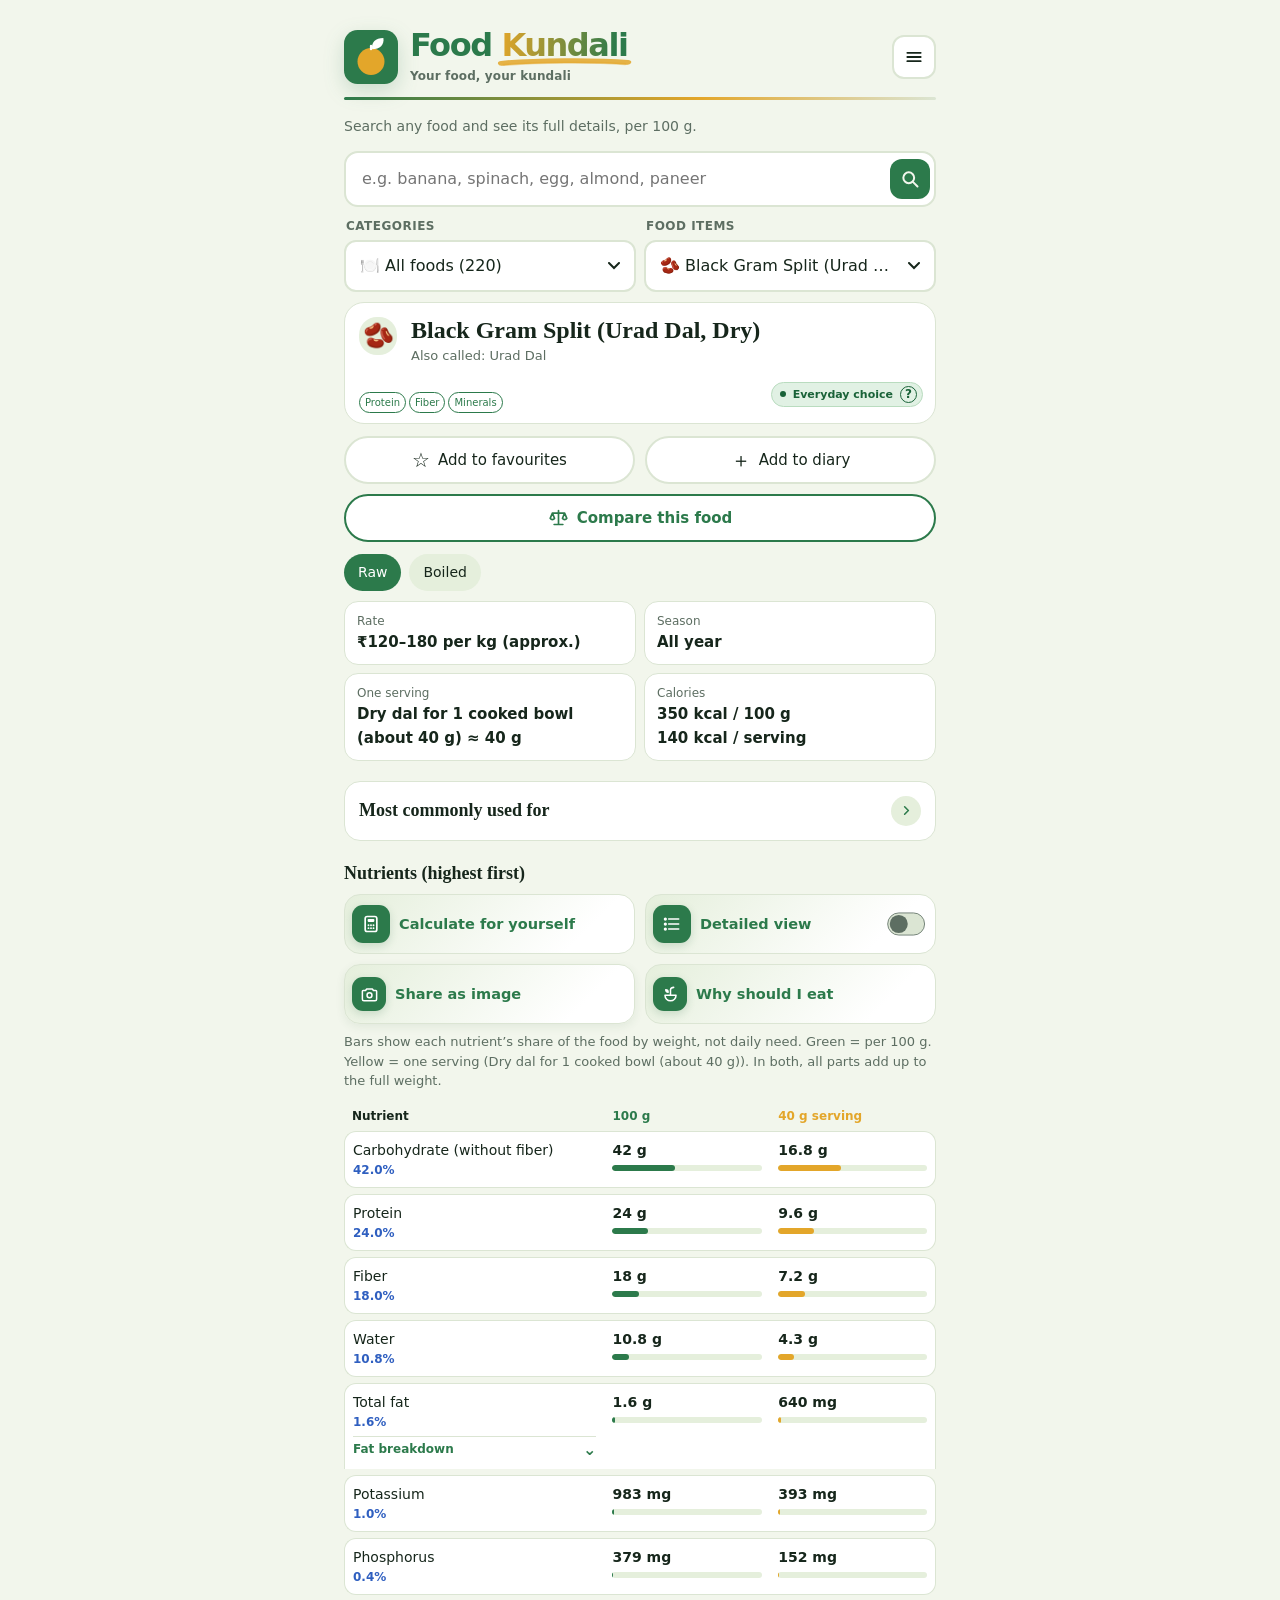
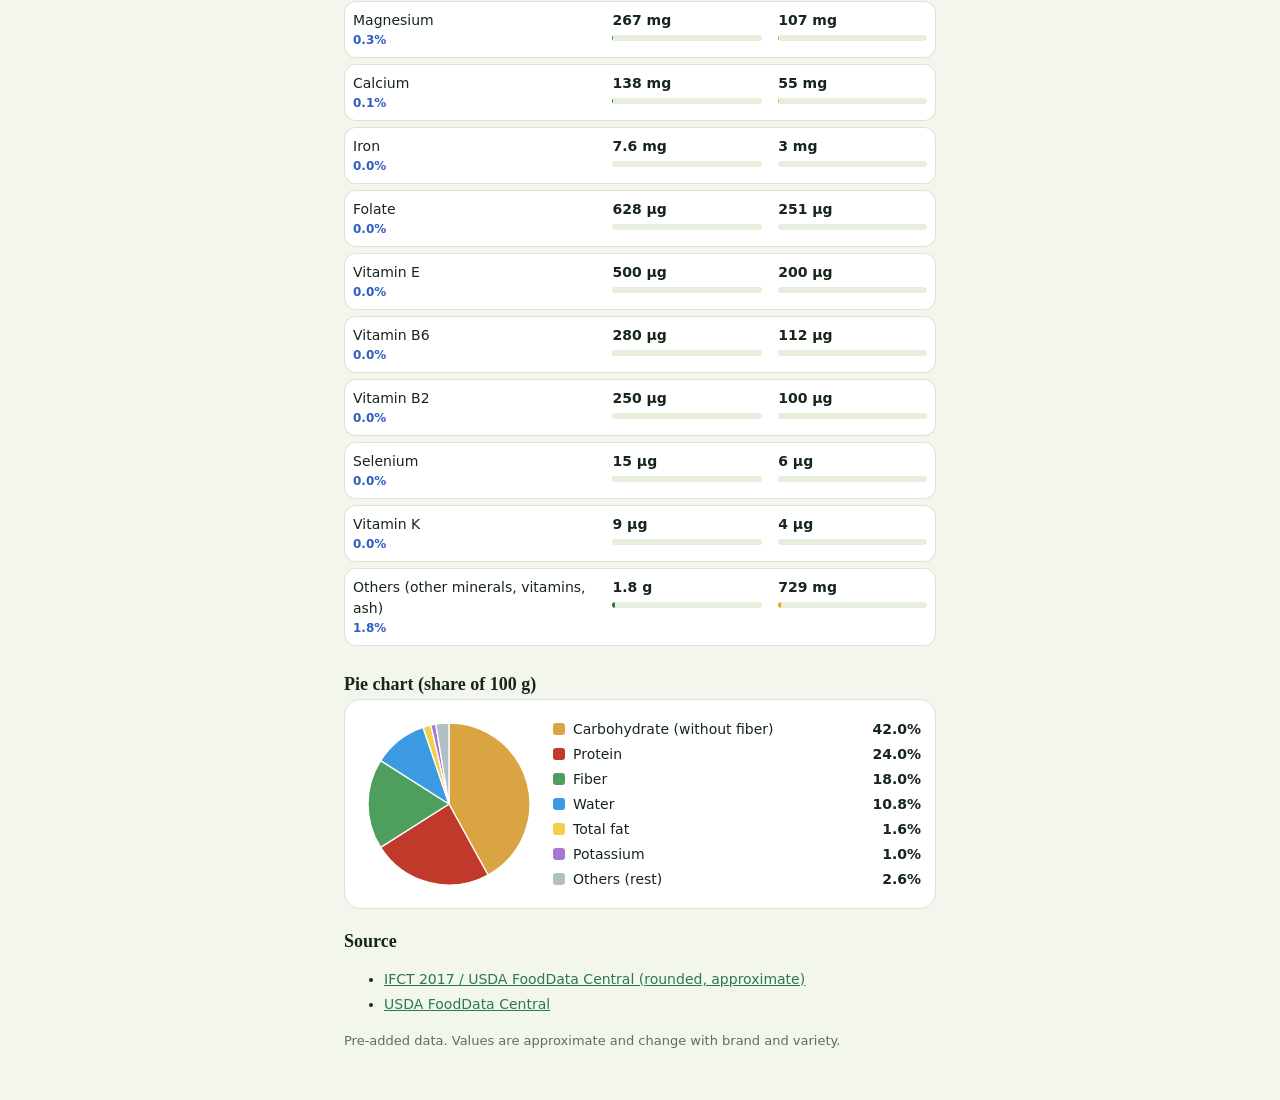
==== index.html @ cb0a80b2 "Add files via upload" ====
<!DOCTYPE html>
<html lang="en">
<head>
<meta charset="utf-8">
<meta name="viewport" content="width=device-width, initial-scale=1, viewport-fit=cover">
<link rel="icon" href="data:image/svg+xml,%3Csvg xmlns='http://www.w3.org/2000/svg' viewBox='0 0 48 48'%3E%3Crect width='48' height='48' rx='12' fill='%232c7a4b'/%3E%3Ccircle cx='24' cy='28' r='12' fill='%23e3a62a'/%3E%3Cpath d='M25 17c-1-6 3-10 10-10 1 6-3 10-10 10z' fill='%23fff'/%3E%3C/svg%3E">
<title>Food Kundali</title>
<link rel="stylesheet" href="style.css">
</head>
<body>
<div class="w">
<header class="hd"><svg class="logo" viewBox="0 0 48 48" aria-hidden="true"><rect width="48" height="48" rx="12" fill="#2c7a4b"/><circle cx="24" cy="28" r="12" fill="#e3a62a"/><path d="M25 17c-1-6 3-10 10-10 1 6-3 10-10 10z" fill="#fff"/><path d="M24 17v-3" stroke="#fff" stroke-width="2" stroke-linecap="round"/></svg><div class="ht"><div class="brandtop"><h1><button type="button" class="brandhome" id="brandHome" aria-label="Food Kundali home" title="Food Kundali home">Food <span class="bk-mark"><span class="bk-grad">Kundali</span><svg class="bk-swash" viewBox="0 0 100 9" preserveAspectRatio="none" aria-hidden="true"><path class="bk-s1" d="M2 6.2C25 2.4 75 2 98 5"/><path class="bk-s2" d="M4 8.1C30 4.9 70 4.6 96 7.2"/></svg></span></button></h1></div><div class="brandtag" id="brandTag">Apna khana, apni kundali</div></div><div class="mn"><button type="button" class="mbtn" id="mbtn" aria-label="Menu" aria-haspopup="true" aria-expanded="false"><svg viewBox="0 0 24 24" aria-hidden="true"><path d="M4 7h16M4 12h16M4 17h16" stroke="currentColor" stroke-width="2.2" stroke-linecap="round" fill="none"/></svg></button><div class="mp" id="mp" role="menu">
<button class="mi navmi" role="menuitem" data-a="kundali"><span aria-hidden="true">🏠</span><span data-m="kundali"></span><em class="nv" aria-hidden="true">✓</em></button>
<button class="mi navmi" role="menuitem" data-a="calculator"><span aria-hidden="true">🧮</span><span data-m="calculator"></span><em class="nv" aria-hidden="true">✓</em></button>
<button class="mi navmi" role="menuitem" data-a="compare"><span aria-hidden="true">⚖️</span><span data-m="compare"></span><em class="nv" aria-hidden="true">✓</em></button>
<button class="mi navmi" role="menuitem" data-a="nutrients"><span aria-hidden="true">🧬</span><span data-m="nutrients"></span><em class="nv" aria-hidden="true">✓</em></button>
<button class="mi navmi" role="menuitem" data-a="diary"><span aria-hidden="true">📔</span><span data-m="diary"></span><em class="nv" aria-hidden="true">✓</em></button>
<button class="mi navmi" role="menuitem" data-a="saved"><span aria-hidden="true">⭐</span><span data-m="saved"></span><em class="nv" aria-hidden="true">✓</em></button>
<button class="mi navmi" role="menuitem" data-a="profile"><span aria-hidden="true">👤</span><span data-m="profile"></span><em class="nv" aria-hidden="true">✓</em></button>
<div class="msep" role="separator"></div>
<div class="mset"><div class="mlab">🌐 <span data-m="language"></span></div><div class="lg" role="group" aria-label="Language"><button type="button" data-l="en" aria-label="English">English</button><button type="button" data-l="hi" aria-label="Hinglish">Hinglish</button></div></div>
<div class="mset"><div class="mlab">🌓 <span data-m="theme"></span></div><div class="tg" role="group" aria-label="Theme"><button type="button" data-th="light" aria-pressed="false">☀️ Light</button><button type="button" data-th="dark" aria-pressed="false">🌙 Dark</button></div></div>
<div class="msep" role="separator"></div>
<button class="mi" role="menuitem" data-a="help">❓ <span data-m="help"></span></button><button class="mi" role="menuitem" data-a="about">ℹ️ <span data-m="about"></span></button><button class="mi" role="menuitem" data-a="soon">🚀 <span data-m="soon"></span></button><button class="mi" role="menuitem" data-a="reset">🔄 <span data-m="reset"></span></button></div></div></header>
<p class="sub" id="sub"></p>
<div class="sbox"><input id="q" type="text" inputmode="search" enterkeyhint="search" role="combobox" aria-expanded="false" aria-controls="sug" aria-autocomplete="list" autocomplete="off" autocapitalize="off" spellcheck="false" placeholder="e.g. banana, spinach, egg, almond, paneer" aria-label="Food search"><button type="button" class="sx" id="qx" aria-label="Clear" hidden><svg viewBox="0 0 24 24" aria-hidden="true"><path d="M6 6l12 12M18 6L6 18" stroke="currentColor" stroke-width="2.4" stroke-linecap="round" fill="none"/></svg></button><button type="button" class="sg" id="qg" aria-label="Search"><svg viewBox="0 0 24 24" aria-hidden="true"><circle cx="10.5" cy="10.5" r="6.5" fill="none" stroke="currentColor" stroke-width="2.4"/><path d="M15.5 15.5L21 21" stroke="currentColor" stroke-width="2.4" stroke-linecap="round"/></svg></button><ul class="sug" id="sug" role="listbox" aria-label="Suggestions"></ul></div>
<div class="pick"><div class="dd" data-for="cats" data-label="Categories"></div><div class="dd" data-for="chips" data-label="Food items"></div></div><div hidden><select id="cats"></select><select id="chips"></select></div>
<button type="button" id="nxReturn" class="nxreturn" hidden><span aria-hidden="true">←</span> <span id="nxReturnText">Foods by nutrient par wapas</span></button>
<button type="button" id="cpReturn" class="nxreturn" hidden>← <span id="cpReturnText"></span></button>
<button type="button" id="personalReturn" class="nxreturn" hidden>← <span id="personalReturnText"></span></button>
<div id="out"></div>
<section id="profilePage" hidden aria-label="My profile"><div id="profileBody"></div></section>
<section id="personal" hidden aria-label="Food diary and saved foods"><div id="personalBody"></div></section>
<section id="cp" hidden aria-label="Compare foods"><div id="cpbody"></div></section>
<section id="fc" hidden aria-label="Food Calculator">
<div class="fcsimplehero"><button type="button" class="fcclose" id="fcClose" aria-label="Close Food Calculator and return to Food Kundali" title="Close calculator"><svg viewBox="0 0 24 24" aria-hidden="true"><path d="M6 6l12 12M18 6L6 18" fill="none" stroke="currentColor" stroke-width="2.2" stroke-linecap="round"/></svg></button><div class="fceyebrow"><span></span> FOOD KUNDALI TOOLKIT</div><h2 class="fctitle" id="fcTitle">Food Calculator</h2><p id="fcIntro">Profile, plate aur daily nutrition details—simple aur organized.</p></div>
<div class="fcsteps" role="tablist" aria-label="Calculator sections">
 <button type="button" class="fcstep" id="fcStepBtn1" role="tab" data-fcstep="1" aria-selected="true" aria-controls="fcProfileCard" tabindex="0"><span class="fcstepnum">1</span><span><b id="fcStep1">Profile & goals</b><small id="fcStep1Sub">Personalize targets</small></span></button>
 <button type="button" class="fcstep" id="fcStepBtn2" role="tab" data-fcstep="2" aria-selected="false" aria-controls="fcPlatePanel" tabindex="-1"><span class="fcstepnum">2</span><span><b id="fcStep2">Plate & Details</b><small id="fcStep2Sub">Food & nutrients</small></span></button>
</div>
<div id="fcGlobalError" aria-live="polite"></div>
<section class="fcb fcprofile fcpanel" id="fcProfileCard" role="tabpanel" data-fcpanel="1" aria-labelledby="fcStepBtn1">
 <div class="fcsectionhead"><span class="fcsecicon">👤</span><div><div class="ct1" id="fcT1">Your profile & goals</div><p id="fcProfileSub">Tell us the basics. Everything stays on this device.</p></div></div>
 <div id="fcp"></div><details id="fct" class="fccustom"></details>
</section>
<div class="fcpanel" id="fcPlatePanel" role="tabpanel" data-fcpanel="2" aria-labelledby="fcStepBtn2" hidden>
<section class="fcb fcplatecard" id="fcPlateCard">
 <div class="fcsectionhead"><span class="fcsecicon">🥗</span><div><div class="ct1" id="fcT2">Your daily plate</div><p id="fcPlateSub">Search a food, set the amount, and build your day.</p></div></div>
 <div class="fcfoodpicker"><div class="sbox fcrow"><input id="fcs" type="text" autocomplete="off" spellcheck="false" aria-label="Search food" placeholder="🔍 Search food..." role="combobox" aria-autocomplete="list" aria-controls="fcsg" aria-expanded="false"><button type="button" class="dbtn" id="fcb" aria-haspopup="listbox" aria-expanded="false">📋 <span id="fcbl">List</span><svg viewBox="0 0 12 8" aria-hidden="true"><path d="M1 1l5 5 5-5" fill="none" stroke="currentColor" stroke-width="2" stroke-linecap="round"/></svg></button><div class="fcpn" id="fcpn" hidden><ul class="sug open" id="fcsg" role="listbox"></ul></div></div><div class="fsel" id="fcsel"></div><div hidden><select id="fcf"></select></div></div>
 <div id="fcpl"></div>
</section>
<div id="fcLiveResults" aria-live="polite"></div>
<div id="fcr" aria-live="polite"></div>
</div>
</section>

<section id="nv" hidden aria-label="Foods by nutrient">
<div class="fcsimplehero"><button type="button" class="fcclose" id="nxClose" aria-label="Close and return to Food Kundali" title="Close"><svg viewBox="0 0 24 24" aria-hidden="true"><path d="M6 6l12 12M18 6L6 18" fill="none" stroke="currentColor" stroke-width="2.2" stroke-linecap="round"/></svg></button><div class="fceyebrow"><span></span> FOOD KUNDALI TOOLKIT</div><h2 class="fctitle" id="nxTitle">Foods by nutrient</h2><p id="nxIntro"></p></div>
<div id="nxbody"></div>
</section>
</div>
<dialog id="dlg"><h3 id="dt"></h3><div id="db"></div><div class="da" id="dab"></div></dialog>
<script src="data.js"></script>
<script src="core.js"></script>
<script src="features.js"></script>
</body>
</html>
---- style.css ----
:root{--bg:#f2f6ec;--card:#fff;--ink:#16261b;--mute:#5d6e62;--line:#dbe5d3;--acc:#2c7a4b;--acc2:#e3a62a;--bar:#2c7a4b;--chip:#e5efdc;--cu:#7a4fc0;--cut:#fff;--cub:rgba(122,79,192,.08);--ok:#17824a;--okb:rgba(23,130,74,.14);--okt:#fff;--err:#b4361f;
box-sizing:border-box;padding-top:env(safe-area-inset-top,0px);padding-bottom:env(safe-area-inset-bottom,0px)}
@media (prefers-color-scheme:dark){:root:not([data-theme="light"]){--bg:#101a14;--card:#182419;--ink:#e7f1e6;--mute:#9bb0a0;--line:#2a3b2e;--acc:#59c07f;--acc2:#e9b84a;--bar:#59c07f;--chip:#22342a;--cu:#b69cf0;--cut:#1d1233;--cub:rgba(182,156,240,.12);--ok:#4ade80;--okb:rgba(74,222,128,.16);--okt:#08210f;--err:#f0866f}}
:root[data-theme="dark"]{--bg:#101a14;--card:#182419;--ink:#e7f1e6;--mute:#9bb0a0;--line:#2a3b2e;--acc:#59c07f;--acc2:#e9b84a;--bar:#59c07f;--chip:#22342a;--cu:#b69cf0;--cut:#1d1233;--cub:rgba(182,156,240,.12);--ok:#4ade80;--okb:rgba(74,222,128,.16);--okt:#08210f;--err:#f0866f}
*{box-sizing:border-box}html{scroll-padding-top:env(safe-area-inset-top,0px)}
body{margin:0;background:var(--bg);color:var(--ink);font:16px/1.5 "Avenir Next",ui-rounded,"Segoe UI",system-ui,sans-serif}
.w{max-width:620px;margin:0 auto;padding:16px 14px 40px}
h1{font:700 26px/1.1 Georgia,"Times New Roman",serif;margin:6px 0 2px}
.sub{color:var(--mute);font-size:14px;margin:0 0 14px}
input{width:100%;padding:14px 16px;font:inherit;color:var(--ink);background:var(--card);border:2px solid var(--line);border-radius:14px;outline:none}
input:focus-visible{border-color:var(--acc)}
.chips{display:flex;gap:8px;overflow-x:auto;padding:12px 0 4px}
.chip{flex:none;border:0;background:var(--chip);color:var(--ink);padding:8px 14px;border-radius:99px;font:inherit;font-size:14px;cursor:pointer}
.chip[aria-pressed="true"]{background:var(--acc);color:#fff}
.chip:focus-visible,.th:focus-visible{outline:3px solid var(--acc2);outline-offset:2px}
.hero{display:flex;gap:14px;align-items:center;background:var(--card);border:1px solid var(--line);border-radius:20px;padding:14px;margin-top:10px}
.pic{flex:none;width:92px;height:92px;border-radius:18px;display:grid;place-items:center;font-size:54px;background:var(--chip)}
.hero h2{font:700 24px/1.1 Georgia,serif;margin:0}
.tags{display:flex;flex-wrap:wrap;gap:6px;margin-top:8px}
.tag{font-size:12px;padding:3px 9px;border-radius:99px;border:1px solid var(--acc);color:var(--acc)}
.facts{display:grid;grid-template-columns:1fr 1fr;gap:8px;margin:10px 0}
.fact{background:var(--card);border:1px solid var(--line);border-radius:14px;padding:10px 12px}
.fact b{display:block;font-size:12px;color:var(--mute);font-weight:500}
.fact span{font-size:15px;font-weight:600}
h3{font:700 18px/1.2 Georgia,serif;margin:22px 0 4px}
.note{color:var(--mute);font-size:13px;margin:0 0 10px}
.row{background:var(--card);border:1px solid var(--line);border-radius:12px;padding:9px 12px;margin-bottom:7px}
.top{display:flex;justify-content:space-between;gap:8px;font-size:14px}
.top span:last-child{color:var(--mute);white-space:nowrap}
.track{height:8px;border-radius:99px;background:var(--chip);margin-top:7px;overflow:hidden}
.fill{height:100%;border-radius:99px;background:var(--bar);transition:width .45s ease}
.ben .fill{background:#5b86d6}.sv .fill{background:var(--acc2)}
.rk{display:inline-block;min-width:22px;font-weight:700;color:var(--acc)}
.src a{color:var(--acc)}
.src li{margin-bottom:4px;font-size:14px}
.empty{text-align:center;color:var(--mute);padding:40px 10px}.seg{display:flex;gap:8px;margin-top:10px}.pick{display:grid;grid-template-columns:1fr 1fr;gap:8px;margin-top:10px}.pick select{width:100%;padding:12px;font:inherit;color:var(--ink);background:var(--card);border:2px solid var(--line);border-radius:12px}.pick select:focus-visible{outline:3px solid var(--acc2);outline-offset:2px}.dd{position:relative;min-width:0}.lb{display:block;font-size:12px;font-weight:700;color:var(--mute);margin:0 2px 5px;letter-spacing:.04em;text-transform:uppercase}.dbtn{width:100%;display:flex;align-items:center;justify-content:space-between;gap:8px;text-align:left;padding:12px 14px;font:inherit;color:var(--ink);background:var(--card);border:2px solid var(--line);border-radius:12px;cursor:pointer;transition:border-color .15s}.dbtn span{overflow:hidden;text-overflow:ellipsis;white-space:nowrap}.dd.open .dbtn,.dbtn:focus-visible{border-color:var(--acc)}.dbtn:focus-visible{outline:3px solid var(--acc2);outline-offset:2px}.dbtn svg{width:12px;height:8px;flex:none;transition:transform .2s}.dd.open .dbtn svg{transform:rotate(180deg)}.dl{position:absolute;left:0;top:calc(100% + 6px);z-index:20;margin:0;padding:6px;list-style:none;background:var(--card);border:1px solid var(--line);border-radius:14px;box-shadow:0 12px 30px rgba(0,0,0,.2);min-width:100%;width:max-content;max-width:min(300px,86vw);max-height:min(300px,50vh);overflow:auto;opacity:0;visibility:hidden;transform:translateY(-8px) scale(.97);transform-origin:top;transition:opacity .18s ease,transform .2s ease,visibility 0s .2s}.dd:last-child .dl{left:auto;right:0}.dd.open .dl{opacity:1;visibility:visible;transform:none;transition:opacity .18s ease,transform .2s ease}.dl li{padding:10px 12px;border-radius:10px;cursor:pointer;font-size:15px}.dl li:hover,.dl li:focus-visible{background:var(--chip);outline:none}.dl li.on{background:var(--acc);color:#fff}.hd{display:flex;align-items:center;gap:12px;margin:2px 0 6px}.hd .ht{flex:1;min-width:0}.hd h1{margin:0}.logo{flex:none;width:44px;height:44px;display:block}.mn{position:relative;flex:none}.mbtn{width:44px;height:44px;display:grid;place-items:center;background:var(--card);border:2px solid var(--line);border-radius:12px;color:var(--ink);cursor:pointer}.mbtn:focus-visible{outline:3px solid var(--acc2);outline-offset:2px}.mbtn svg{width:20px;height:20px}.mp{position:absolute;right:0;top:calc(100% + 6px);z-index:30;min-width:230px;padding:6px;background:var(--card);border:1px solid var(--line);border-radius:14px;box-shadow:0 12px 30px rgba(0,0,0,.2);opacity:0;visibility:hidden;transform:translateY(-8px) scale(.97);transform-origin:top right;transition:opacity .18s ease,transform .2s ease,visibility 0s .2s}.mp.open{opacity:1;visibility:visible;transform:none;transition:opacity .18s ease,transform .2s ease}.mi{display:flex;align-items:center;gap:10px;width:100%;padding:11px 12px;border:0;border-radius:10px;background:none;color:var(--ink);font:inherit;font-size:15px;text-align:left;cursor:pointer}.mi:hover,.mi:focus-visible{background:var(--chip);outline:none}.mi em{margin-left:auto;font-style:normal;color:var(--mute);font-size:13px}dialog{border:1px solid var(--line);border-radius:18px;background:var(--card);color:var(--ink);padding:18px;width:min(420px,90vw)}dialog::backdrop{background:rgba(0,0,0,.45)}dialog h3{margin-top:0}dialog ul{padding-left:18px;margin:8px 0}dialog li{margin-bottom:6px}.da{display:flex;gap:8px;justify-content:flex-end;margin-top:14px}.dbn{padding:10px 16px;border-radius:10px;border:1px solid var(--line);background:var(--chip);color:var(--ink);font:inherit;cursor:pointer}.dbn.warn{background:#c0392b;color:#fff;border-color:#c0392b}.dbn:focus-visible{outline:3px solid var(--acc2);outline-offset:2px}.lg{display:flex;flex:none;border:2px solid var(--line);border-radius:12px;overflow:hidden}.lg button{border:0;padding:10px 11px;font:inherit;font-size:13px;font-weight:700;background:var(--card);color:var(--mute);cursor:pointer}.lg button[aria-pressed="true"]{background:var(--acc);color:#fff}.lg button:focus-visible{outline:3px solid var(--acc2);outline-offset:-3px}@media (prefers-reduced-motion:reduce){.dl,.dbtn svg,.mp{transition:none}}details{margin-top:6px}summary{cursor:pointer;color:var(--acc);font-weight:600;padding:10px 2px}summary:focus-visible{outline:3px solid var(--acc2);outline-offset:2px}.cmp{width:100%;border-collapse:separate;border-spacing:0 6px;font-size:14px}.cmp th{text-align:left;font-size:12px;font-weight:700;padding:0 8px}.cmp th.g{color:var(--acc)}.cmp th.y{color:var(--acc2)}.cmp td{background:var(--card);border-top:1px solid var(--line);border-bottom:1px solid var(--line);padding:8px;vertical-align:top;width:28%}.cmp td:first-child{width:44%;border-left:1px solid var(--line);border-radius:12px 0 0 12px}.cmp td:last-child{border-right:1px solid var(--line);border-radius:0 12px 12px 0}.cmp b{display:block;font-weight:600}.cmp small.pc{display:block;color:#2f5fc0;font-size:12px;font-weight:600}@media (prefers-color-scheme:dark){:root:not([data-theme="light"]) .cmp small.pc{color:#8db0f5}}:root[data-theme="dark"] .cmp small.pc{color:#8db0f5}.bar{display:block;height:6px;border-radius:99px;background:var(--chip);margin-top:4px;overflow:hidden}.bar i{display:block;height:100%;border-radius:99px}.cmp .g i{background:var(--bar)}.cmp .y i{background:var(--acc2)}.pie{display:flex;gap:14px;align-items:center;flex-wrap:wrap;background:var(--card);border:1px solid var(--line);border-radius:16px;padding:14px}.pie svg{width:180px;height:180px;flex:none;margin:0 auto}.pie ul{list-style:none;margin:0;padding:0;font-size:14px;flex:1;min-width:150px}.pie li{display:flex;align-items:center;gap:8px;margin:4px 0}.pie li i{width:12px;height:12px;border-radius:3px;flex:none}.pie li b{margin-left:auto;font-weight:600}
.dl li small{display:block;font-size:12px;color:var(--mute);margin-top:1px}
.dl li.on small{color:rgba(255,255,255,.85)}
.dl li.gh{cursor:default;display:flex;align-items:center;gap:7px;font-size:11px;font-weight:700;letter-spacing:.05em;color:var(--mute);padding:10px 12px 5px}
.dl li.gh:hover{background:none}
.dl li.gh::before{content:"";width:8px;height:8px;border-radius:99px;background:var(--acc);flex:none}
.dl li.gh.m{margin-top:8px;border-top:1px dashed var(--line);padding-top:13px}
.dl li.gh.m::before{background:var(--acc2);border-radius:2px;transform:rotate(45deg)}
.dl li.mx{border-left:3px solid var(--acc2);border-radius:4px 10px 10px 4px}
.aka{font-size:13px;color:var(--mute);margin-top:3px}
.hrow{display:flex;align-items:center;justify-content:space-between;gap:10px;margin-top:22px}.hrow h3{margin:0}
.sw{display:flex;align-items:center;gap:8px;border:0;background:none;color:var(--ink);font:inherit;font-size:15px;cursor:pointer;padding:11px 4px;flex:none}
.sw i{width:46px;height:28px;border-radius:99px;background:var(--line);border:1px solid var(--mute);position:relative;transition:background .2s}
.sw i::after{content:"";position:absolute;top:2px;left:2px;width:22px;height:22px;border-radius:50%;background:var(--mute);transition:transform .2s,background .2s}
.sw[aria-checked="true"] i{background:var(--acc);border-color:var(--acc)}
.sw[aria-checked="true"] i::after{transform:translateX(18px);background:#fff}
.sw:focus-visible{outline:3px solid var(--acc2);outline-offset:2px;border-radius:10px}
.cmp.det{border-spacing:0}
.cmp.det thead th{padding-bottom:6px}
.cmp.det tr.sp td{height:8px;width:auto;padding:0;background:none;border:0;border-radius:0}
.cmp.det tr.nr td{border-bottom:0}
.cmp.det tr.nr td:first-child{border-radius:12px 0 0 0}
.cmp.det tr.nr td:last-child{border-radius:0 12px 0 0}
.cmp.det tr.dtl td{width:auto;background:var(--card);border:1px solid var(--line);border-top:0;border-radius:0 0 12px 12px;padding:0 10px 10px}
.di{border-top:1px dashed var(--line);padding-top:8px}
.dn{display:flex;justify-content:space-between;gap:10px;font-size:13px;margin-bottom:3px}.dn span{color:var(--mute)}.dn b{text-align:right;flex:none;max-width:55%}
.np{display:inline-block;font-size:11px;font-weight:700;letter-spacing:.03em;padding:2px 8px;border-radius:99px;background:#c0392b;color:#fff;margin-right:6px}
.cmp tr.dtl small{display:block;color:var(--mute);font-size:12px;margin-top:2px}.cmp tr.dtl small.wr{color:#a04a12}.npq{position:relative;display:inline-grid;place-items:center;width:17px;height:17px;padding:0;margin:0 0 0 6px;vertical-align:middle;border-radius:50%;border:1.5px solid #c0392b;background:var(--card);color:#c0392b;font:inherit;font-size:11px;font-weight:700;line-height:1;cursor:pointer}.npq::after{content:"";position:absolute;inset:-12px}.npq:focus-visible{outline:3px solid var(--acc2);outline-offset:2px}
@media (prefers-color-scheme:dark){:root:not([data-theme="light"]) .cmp tr.dtl small.wr{color:#f0a56a}}:root[data-theme="dark"] .cmp tr.dtl small.wr{color:#f0a56a}
.sbox{position:relative}.sbox input{padding-right:100px}
.sg,.sx{position:absolute;top:50%;transform:translateY(-50%);width:40px;height:40px;border:0;display:grid;place-items:center;cursor:pointer;border-radius:12px;padding:0}
.sg{right:6px;background:var(--acc);color:var(--bg)}.sx{right:50px;background:none;color:var(--mute)}.sx[hidden]{display:none}
.sg svg,.sx svg{width:20px;height:20px}.sg:focus-visible,.sx:focus-visible{outline:3px solid var(--acc2);outline-offset:2px}
.sug{position:absolute;left:0;right:0;top:calc(100% + 4px);z-index:25;margin:0;padding:6px;list-style:none;background:var(--card);border:1px solid var(--line);border-radius:14px;box-shadow:0 12px 30px rgba(0,0,0,.2);max-height:min(340px,50vh);overflow:auto;display:none}
.sug.open{display:block}
.sug li{display:flex;align-items:center;gap:10px;padding:9px 10px;border-radius:10px;cursor:pointer}
.sug li:hover,.sug li.act{background:var(--chip)}
.sug .e{flex:none;width:30px;text-align:center;font-size:24px}
.sug .t{flex:1;min-width:0}.sug .t b{display:block;font-weight:600;font-size:15px}.sug .t small{display:block;color:var(--mute);font-size:12px}
.sug .c{flex:none;font-size:11px;color:var(--mute);border:1px solid var(--line);border-radius:99px;padding:2px 8px}
.sug mark{background:rgba(227,166,42,.35);color:inherit;border-radius:3px}
.sug li.none{display:block;cursor:default;color:var(--mute);font-size:14px;padding:12px}.sug li.none:hover{background:none}
.ctl{display:flex;flex-wrap:wrap;align-items:center;gap:6px 14px;margin:6px 0 4px}
.cbtn{display:inline-flex;align-items:center;gap:8px;border:2px solid var(--line);background:var(--card);color:var(--ink);border-radius:99px;padding:11px 18px;font:inherit;font-size:15px;cursor:pointer}
.cbtn svg{width:21px;height:21px;flex:none}
.cbtn[aria-expanded="true"]{border-color:var(--cu);color:var(--cu)}
.cbtn:focus-visible{outline:3px solid var(--acc2);outline-offset:2px}
.calc{background:var(--card);border:1px solid var(--line);border-radius:14px;padding:12px;margin:8px 0 10px}
.ct1{font-size:13px;font-weight:700;color:var(--cu);margin-bottom:8px}
.cseg{display:flex;gap:8px}
.calc .chip[aria-pressed="true"]{background:var(--cu);color:var(--cut)}
.calc .dd{margin-top:10px}
.calc .dd .dl{left:0;right:0;width:auto;max-width:none;max-height:min(280px,45vh);overflow:auto}
.crow{display:flex;align-items:center;gap:8px;margin-top:8px}
.crow input{flex:1;width:auto;min-width:0;padding:11px 12px;border-radius:12px}
.cun{font-size:13px;color:var(--mute);flex:none}
.cgo{flex:none;border:0;border-radius:12px;padding:12px 16px;font:inherit;font-weight:700;color:var(--cut);background:var(--cu);cursor:pointer}
.cgo:focus-visible,.ccl:focus-visible{outline:3px solid var(--acc2);outline-offset:2px}
.cmsg{margin:8px 0 0;font-size:13px;display:flex;flex-wrap:wrap;gap:6px 10px;align-items:center}.cmsg:empty{display:none}
.ccl{border:1px solid var(--line);background:none;color:var(--ink);border-radius:99px;padding:3px 12px;font:inherit;font-size:12px;cursor:pointer}
.cerr{margin:6px 0 0;font-size:13px;color:var(--err)}.cerr:empty{display:none}
.cmp th.c{color:var(--cu)}.cmp th small{display:block;font-weight:600;color:var(--mute);font-size:11px}
.cmp .c i{background:var(--cu)}
.cmp small.dv{display:block;color:var(--cu);font-size:11px;font-weight:700;margin-top:2px}
.cmp tr.done td{background:linear-gradient(var(--okb),var(--okb)),var(--card);border-top-color:var(--ok);border-bottom-color:var(--ok)}
.cmp tr.done td:first-child{border-left-color:var(--ok)}.cmp tr.done td:last-child{border-right-color:var(--ok)}
.cmp tr.done .bar i{background:var(--ok)}.cmp tr.done small.dv{color:var(--ok)}
.cmp.det tr.dtl.done td{background:linear-gradient(var(--okb),var(--okb)),var(--card);border-color:var(--ok)}
.cmp tr.done .di{border-top-color:var(--ok)}
.dnb{display:inline-block;margin-left:6px;font-size:11px;font-weight:800;padding:2px 8px;border-radius:99px;background:var(--ok);color:var(--okt);vertical-align:middle}
@media (prefers-reduced-motion:reduce){.sw i,.sw i::after{transition:none}}
@media (prefers-reduced-motion:reduce){.fill{transition:none}}

/* Non practical: animated colourful details panel */
.npq{transition:transform .45s cubic-bezier(.2,.8,.2,1),background .25s,color .25s}.npq.on{background:#c0392b;color:#fff;transform:rotate(360deg) scale(1.1)}
.npx{display:grid;grid-template-rows:0fr;opacity:0;margin-top:0;transition:grid-template-rows .5s cubic-bezier(.2,.8,.2,1),opacity .35s ease,margin-top .5s cubic-bezier(.2,.8,.2,1)}
.npx.open{grid-template-rows:1fr;opacity:1;margin-top:8px}
.npi{overflow:hidden;min-height:0}
.npc{--npa:#fff4e5;--npb:#ffe7e3;--npl:#f2c6a5;--nptip:#e3f5e8;--nptl:#2f9e5b;position:relative;border-radius:14px;padding:12px;background:linear-gradient(135deg,var(--npa),var(--npb));border:1px solid var(--npl);color:#2b1d14;font-size:13px;line-height:1.45;transform:translateY(-6px);transition:transform .5s cubic-bezier(.2,.8,.2,1)}
.npx.open .npc{transform:none}
.npchips{display:flex;flex-wrap:wrap;gap:8px;margin-bottom:10px}
.npchip{flex:1 1 105px;border-radius:12px;padding:8px 10px;color:#fff;box-shadow:0 4px 10px rgba(0,0,0,.14);transform:scale(.9);opacity:0;transition:transform .45s cubic-bezier(.2,.8,.2,1),opacity .4s}
.npchip b{display:block;font-size:17px;line-height:1.2}.npchip span{display:block;font-size:11px;opacity:.92;margin-top:2px}
.npchip.c1{background:linear-gradient(135deg,#f59e0b,#ea580c)}.npchip.c2{background:linear-gradient(135deg,#ef4444,#b4361f)}.npchip.c3{background:linear-gradient(135deg,#6366f1,#4338ca)}
.npx.open .npchip{transform:none;opacity:1}.npx.open .npchip.c2{transition-delay:.08s}.npx.open .npchip.c3{transition-delay:.16s}
.npr{display:flex;gap:9px;align-items:flex-start;padding:8px 10px;margin-top:6px;border-radius:10px;background:rgba(255,255,255,.75);border-left:4px solid #e8741e;opacity:0;transform:translateX(-10px);transition:opacity .4s ease,transform .45s cubic-bezier(.2,.8,.2,1)}
.npr.tip{background:var(--nptip);border-left-color:var(--nptl)}
.npr i{font-style:normal;font-size:16px;line-height:1.3}.npr p{margin:0}
.npx.open .npr{opacity:1;transform:none;transition-delay:calc(.12s + var(--i)*.09s)}
.npn{margin:10px 0 0;font-size:11px;color:#7a5a45}
@media (prefers-color-scheme:dark){:root:not([data-theme="light"]) .npc{--npa:#3a2616;--npb:#3a1c1c;--npl:#6b3f25;--nptip:#183524;--nptl:#59c07f;color:#f1e6dc}:root:not([data-theme="light"]) .npr{background:rgba(0,0,0,.28)}:root:not([data-theme="light"]) .npn{color:#c9aa94}}
:root[data-theme="dark"] .npc{--npa:#3a2616;--npb:#3a1c1c;--npl:#6b3f25;--nptip:#183524;--nptl:#59c07f;color:#f1e6dc}:root[data-theme="dark"] .npr{background:rgba(0,0,0,.28)}:root[data-theme="dark"] .npn{color:#c9aa94}
@media (prefers-reduced-motion:reduce){.npx,.npc,.npchip,.npr,.npq{transition:none!important}}
.npr p b{display:inline!important;font-size:inherit!important;color:inherit!important;font-weight:700}.npr p{display:block!important}
.npsv{display:flex;gap:10px;align-items:center;margin-top:8px;padding:10px 12px;border-radius:12px;color:#fff;background:linear-gradient(135deg,#10b981,#0e7490);box-shadow:0 4px 10px rgba(0,0,0,.14);opacity:0;transform:translateY(8px);transition:opacity .4s ease,transform .45s cubic-bezier(.2,.8,.2,1)}
.npsv i{font-style:normal;font-size:22px}.npsv b{display:block;font-size:18px;line-height:1.2;color:#fff}.npsv span{display:block;font-size:12px;opacity:.95;margin-top:1px}
.npx.open .npsv{opacity:1;transform:none;transition-delay:calc(.12s + var(--i)*.09s)}
@media (prefers-reduced-motion:reduce){.npsv{transition:none!important}}
.npchip .npcalc{margin-top:4px;font-size:12px;font-weight:700;color:#000;opacity:1}
.crow{gap:6px}.crow .stp{flex:none;width:38px;height:38px;border-radius:50%;border:2px solid var(--cu);background:var(--cub);color:var(--cu);font:inherit;font-size:22px;font-weight:700;line-height:1;display:grid;place-items:center;padding:0;cursor:pointer;transition:transform .15s,background .15s,color .15s}.crow .stp:active{transform:scale(.86);background:var(--cu);color:var(--cut)}.crow .stp:focus-visible{outline:3px solid var(--acc2);outline-offset:2px}
.crow input#cin{flex:1 1 120px;min-width:0;max-width:none;text-align:left;font-weight:400;font-size:15px;padding:10px 12px;-moz-appearance:textfield}.crow.cst{margin-top:10px}.crow .cval{flex:none;min-width:68px;text-align:center;font-weight:800;font-size:22px;line-height:1;color:var(--cu);background:var(--cub);border-radius:12px;padding:9px 12px}#cin::-webkit-outer-spin-button,#cin::-webkit-inner-spin-button{-webkit-appearance:none;margin:0}.crow .cgo{padding:10px 12px;margin-left:auto}

.fch{display:none!important}.fcb{background:var(--card);border:1px solid var(--line);border-radius:14px;padding:10px 12px;margin:8px 0}.fcb .note{margin:4px 0 6px}.fcb .lb{margin:6px 2px 3px}.fw{display:flex;flex-wrap:wrap;gap:6px;padding:0 0 2px}.fl{margin-top:6px}.g2,.g3{display:grid;grid-template-columns:1fr 1fr;gap:0 10px}.g3 .lb{text-transform:none;letter-spacing:0}.g3 input,.g2 input{padding:10px 12px}.fcb details{margin-top:2px}.fcrow{display:flex;gap:8px;align-items:stretch}.fcrow #fcs{flex:1;min-width:0}.fcrow .dbtn{width:auto;flex:none;padding:10px 12px}.fsel{margin:10px 2px 0;font-weight:600;font-size:15px}.fcb .crow{margin-top:2px}.fcb summary{padding:6px 2px}.fcb .crow input{text-align:center;font-weight:700;font-size:17px;padding:6px 8px;height:42px}.row.sel{border-color:var(--cu);background:var(--cub)}.row[data-x="pk"]{cursor:pointer}.fsel{display:inline-block;padding:6px 12px;border:1.5px solid var(--cu);background:var(--cub);border-radius:99px;font-size:14px}.fsel:empty{display:none}#fcs{padding:11px 14px}.fcpn{position:absolute;left:0;right:0;top:calc(100% + 4px);z-index:25;padding:8px;background:var(--card);border:1px solid var(--line);border-radius:14px;box-shadow:0 12px 30px rgba(0,0,0,.2)}.fcpn[hidden]{display:none}.fcpn .sug{position:static;display:block;border:0;box-shadow:none;padding:6px 0 0;max-height:min(280px,40vh)}#fcb.open svg{transform:rotate(180deg)}#fcb span{flex:none}
.sgr{display:flex;flex-wrap:wrap;gap:4px 8px;align-items:center;padding:8px 0;border-top:1px dashed var(--line);font-size:14px}.sgr span{color:var(--mute)}.sgr em{font-style:normal;font-size:11px;font-weight:700;padding:2px 8px;border-radius:99px;margin-left:auto}.sgr em.ok{background:var(--okb);color:var(--ok)}.sgr em.no{background:rgba(180,54,31,.14);color:var(--err)}
.fcm{margin-top:8px;padding:10px;border-radius:12px;background:var(--cub);font-size:14px}.fcm .ccl{margin-top:6px}.fcm .mu,.fcm .wn{color:var(--mute);font-size:12px}.fcm .wn{display:block;color:var(--err)}
.fcerr{border:1px solid var(--err);background:var(--card);color:var(--err);border-radius:14px;padding:12px;margin:10px 0}.fcerr ul{margin:6px 0 0;padding-left:20px}.fcwarn{border-left:4px solid var(--acc2);background:var(--card);border-radius:10px;padding:10px 12px;margin:8px 0;font-size:14px}.fcactions{display:flex;flex-wrap:wrap;gap:8px;align-items:center;margin-top:10px}.pk{border:0;background:none;color:var(--ink);font:inherit;font-weight:600;text-align:left;padding:3px 0;cursor:pointer}.pk:focus-visible{outline:3px solid var(--acc2);outline-offset:2px;border-radius:6px}.fchelp ul{margin:6px 0;padding-left:20px}.fchelp li{margin:4px 0}.fcmeta{font-size:12px;color:var(--mute);margin-top:4px}.fcinvalid{border-color:var(--err)!important}.fcm .ccl{display:inline-block}.fcrange{display:block;font-size:11px;color:var(--mute);margin-top:2px}.mp{min-width:min(290px,86vw);max-height:calc(100vh - 80px);max-height:calc(100dvh - 80px);overflow-y:auto}.msep{height:1px;background:var(--line);margin:6px}.mset{padding:8px 10px}.mlab{font-size:13px;font-weight:700;color:var(--mute)}.mp .lg{width:100%;margin-top:7px}.mp .lg button{flex:1}.mi.on{background:var(--chip);color:var(--acc)}.mi .nv{opacity:0;font-weight:800}.mi.on .nv{opacity:1;color:var(--acc)}.tg{display:flex;border:2px solid var(--line);border-radius:12px;overflow:hidden;margin-top:7px}.tg button{flex:1;border:0;padding:10px 8px;font:inherit;font-size:13px;font-weight:700;background:var(--card);color:var(--mute);cursor:pointer}.tg button[aria-pressed="true"]{background:var(--acc);color:#fff}.tg button:focus-visible{outline:3px solid var(--acc2);outline-offset:-3px}.fctitle{font:700 24px/1.2 Georgia,"Times New Roman",serif;margin:10px 0 12px}

/* ===== v28: Food Kundali brand home + Calculator dashboard UI ===== */
.hd{position:relative;gap:12px;margin:4px 0 16px;padding:9px 0 15px}.hd::after{content:"";position:absolute;left:0;right:0;bottom:0;width:100%;height:3px;border-radius:99px;background:linear-gradient(90deg,var(--acc),var(--acc2) 60%,var(--line))}.logo{width:54px;height:54px;filter:drop-shadow(0 7px 10px rgba(44,122,75,.2))}.brandtop{display:flex;align-items:center;gap:8px;flex-wrap:wrap}.hd h1{font:800 32px/1.02 "Avenir Next",ui-rounded,"Segoe UI",system-ui,sans-serif;letter-spacing:-.045em;color:var(--acc)}.homebadge{flex:none;padding:4px 7px;border-radius:7px;background:var(--acc2);color:#16261b;font-size:9px;font-weight:900;letter-spacing:.11em;box-shadow:0 4px 12px rgba(227,166,42,.2)}.brandtag{margin-top:5px;color:var(--mute);font-size:12px;font-weight:650;letter-spacing:.01em}
body.calc-mode{background:radial-gradient(circle at 0 0,var(--cub),transparent 34rem),var(--bg)}body.calc-mode .w{max-width:760px}body.calc-mode .hd{margin-bottom:12px}
#fc:not([hidden]){display:block;animation:fcPageIn .45s ease both}#fc{--fcshadow:0 12px 34px rgba(22,38,27,.07)}
.fchero{position:relative;isolation:isolate;overflow:hidden;display:flex;align-items:center;gap:22px;min-height:218px;margin:4px 0 16px;padding:28px;border:1px solid var(--line);border-radius:28px;background:linear-gradient(135deg,var(--cub),transparent 62%),var(--card);box-shadow:var(--fcshadow)}.fchero::before{content:"";position:absolute;z-index:-1;right:-45px;bottom:-75px;width:220px;height:220px;border-radius:50%;background:var(--acc2);opacity:.09}.fcherocopy{position:relative;z-index:1;flex:1;min-width:0}.fceyebrow{display:flex;align-items:center;gap:7px;color:var(--cu);font-size:10px;font-weight:900;letter-spacing:.14em}.fceyebrow span{width:7px;height:7px;border-radius:50%;background:var(--acc2);box-shadow:0 0 0 5px rgba(227,166,42,.12)}#fc .fctitle{margin:11px 0 9px;color:var(--ink);font:800 40px/1.03 "Avenir Next",ui-rounded,"Segoe UI",system-ui,sans-serif;letter-spacing:-.045em}#fcIntro{max-width:430px;margin:0;color:var(--mute);font-size:15px;line-height:1.55}.fcpills{display:flex;flex-wrap:wrap;gap:7px;margin-top:17px}.fcpills span{padding:6px 10px;border:1px solid var(--line);border-radius:99px;background:var(--card);color:var(--acc);font-size:11px;font-weight:750}.fcheroart{flex:none;width:142px;height:142px;animation:fcFloat 5s ease-in-out infinite}.fcheroart svg{display:block;width:100%;height:100%}.ah1,.ah2{fill:none;stroke:var(--line);stroke-width:2}.ah2{stroke:var(--acc2);stroke-dasharray:8 9;transform-origin:center;animation:fcSpin 20s linear infinite}.abowl{fill:var(--acc);opacity:.94}.arim,.astem{fill:none;stroke:var(--acc);stroke-width:5;stroke-linecap:round}.aleaf{fill:var(--acc2)}.abar{fill:none;stroke:var(--card);stroke-width:5;stroke-linecap:round}
.fcsteps{display:grid;grid-template-columns:repeat(3,minmax(0,1fr));gap:10px;margin:0 0 16px}.fcstep{display:flex;align-items:center;gap:10px;min-width:0;padding:12px;border:1px solid var(--line);border-radius:17px;background:var(--card);color:var(--ink);text-decoration:none;box-shadow:0 5px 18px rgba(22,38,27,.04);transition:transform .2s,border-color .2s,box-shadow .2s}.fcstep:hover{transform:translateY(-2px);border-color:var(--cu);box-shadow:var(--fcshadow)}.fcstep:focus-visible{outline:3px solid var(--acc2);outline-offset:2px}.fcstepnum{display:grid;place-items:center;flex:none;width:31px;height:31px;border-radius:10px;background:var(--cub);color:var(--cu);font-size:13px;font-weight:900}.fcstep>span:last-child{min-width:0}.fcstep b,.fcstep small{display:block;overflow:hidden;text-overflow:ellipsis;white-space:nowrap}.fcstep b{font-size:12px}.fcstep small{margin-top:2px;color:var(--mute);font-size:10px}
#fc .fcb{position:relative;margin:0 0 16px;padding:20px;border:1px solid var(--line);border-radius:22px;background:var(--card);box-shadow:var(--fcshadow)}#fcProfileCard,#fcPlateCard{scroll-margin-top:16px;animation:fcRise .5s .08s ease both}#fcPlateCard{animation-delay:.14s}.fcsectionhead{display:flex;align-items:flex-start;gap:12px;margin-bottom:17px;padding-bottom:16px;border-bottom:1px solid var(--line)}.fcsecicon{display:grid;place-items:center;flex:none;width:43px;height:43px;border-radius:14px;background:var(--cub);font-size:21px}.fcsectionhead>div{min-width:0}.fcsectionhead .ct1{margin:1px 0 0;color:var(--ink);font-size:18px;font-weight:850;letter-spacing:-.02em}.fcsectionhead p{margin:4px 0 0;color:var(--mute);font-size:12px;line-height:1.45}.fcstepbadge{flex:none;margin-left:auto;padding:5px 7px;border-radius:7px;background:var(--chip);color:var(--acc);font-size:9px;font-weight:900;letter-spacing:.1em}
.fcfieldgroup{margin-top:16px}.fcfieldgroup>.lb{margin:0 0 7px;color:var(--ink);font-size:12px;letter-spacing:0;text-transform:none}#fc .g2{gap:12px}#fc .g2>div{padding:12px;border:1px solid var(--line);border-radius:16px;background:var(--bg)}#fc .g2 .lb{margin:0 0 7px;color:var(--mute);font-size:11px}#fc .g2 input,#fc .g3 input{border:1px solid var(--line);border-radius:11px;background:var(--card);transition:border-color .2s,box-shadow .2s}#fc .g2 input:focus,#fc .g3 input:focus{border-color:var(--cu);box-shadow:0 0 0 3px var(--cub)}#fc .note{line-height:1.5}#fcProfileCard>.note{margin-top:10px}#fc .fw{gap:8px}#fc .chip{border:1px solid var(--line);border-radius:12px;background:var(--bg);padding:10px 14px;font-weight:650;transition:transform .18s,background .2s,color .2s,border-color .2s,box-shadow .2s}#fc .chip:hover{border-color:var(--cu)}#fc .chip:active{transform:scale(.96)}#fc .chip[aria-pressed="true"]{border-color:var(--cu);background:var(--cu);color:var(--cut);box-shadow:0 5px 14px var(--cub)}#fc .chip:focus-visible,#fc .cgo:focus-visible,#fc .ccl:focus-visible,#fc .pk:focus-visible{outline:3px solid var(--acc2);outline-offset:2px}#fc .fcactions{padding-top:4px}#fcProfileCard .fcactions{margin-top:16px;padding-top:14px;border-top:1px dashed var(--line)}#fc .ccl{transition:background .2s,transform .15s}#fc .ccl:hover{background:var(--chip)}#fc .ccl:active{transform:scale(.96)}
#fc details.fccustom{margin-top:17px;padding:3px 14px;border:1px dashed var(--line);border-radius:16px;background:var(--bg)}#fc .fccustom summary{margin:0;padding:12px 2px;color:var(--cu)}#fc .fccustom[open] summary{margin-bottom:10px;border-bottom:1px solid var(--line)}#fc .fccustom .g3{gap:10px}#fc .fccustom .g3 .lb{margin:0;padding:10px;border:1px solid var(--line);border-radius:12px;background:var(--card)}#fc .fccustom .g3 input{margin-top:6px}#fc .fccustom .fcactions{padding:4px 0 10px}
.fcfoodpicker{padding:14px;border:1px solid var(--line);border-radius:18px;background:var(--bg)}#fc .fcrow #fcs,#fc .fcrow #fcb{border:1px solid var(--line);background:var(--card);box-shadow:0 3px 10px rgba(22,38,27,.03)}#fc .fcrow #fcs:focus,#fc .fcrow #fcb:focus{border-color:var(--cu)}#fc .fsel{display:inline-flex;align-items:center;margin:12px 0 0;padding:8px 12px;border:1px solid var(--cu);border-radius:12px;background:var(--cub);color:var(--cu);font-weight:750}.fcamountpanel{margin-top:14px;padding:16px;border:1px solid var(--line);border-radius:18px;background:linear-gradient(135deg,var(--cub),transparent 70%),var(--card)}.fcamounttop{display:flex;align-items:center;justify-content:space-between;gap:10px}.fcamounttop>.lb{margin:0;color:var(--ink);font-size:12px;letter-spacing:0;text-transform:none}#fc .fcunit{margin:0}#fc .fcunit .chip{padding:8px 13px;border-radius:99px;font-size:12px}.fcqtyrow{display:grid;grid-template-columns:46px minmax(0,1fr) 46px;gap:10px;margin-top:14px}#fc .fcqtyrow .stp{width:46px;height:50px;border:1px solid var(--cu);border-radius:14px;background:var(--card);color:var(--cu);font:inherit;font-size:25px;font-weight:700;cursor:pointer;transition:transform .15s,background .2s}#fc .fcqtyrow .stp:hover{background:var(--cub)}#fc .fcqtyrow .stp:active{transform:scale(.92)}#fc .fcqtyrow .stp:focus-visible{outline:3px solid var(--acc2);outline-offset:2px}.fcqtyinput{position:relative;min-width:0}#fc .fcqtyinput input{width:100%;height:50px;padding:6px 68px 6px 12px;border:1px solid var(--cu);border-radius:14px;background:var(--card);text-align:center;font-size:20px;font-weight:850}.fcqunit{position:absolute;right:13px;top:50%;transform:translateY(-50%);color:var(--mute);font-size:11px;font-weight:700;pointer-events:none}#fc .fcadd{display:block;width:100%;margin-top:12px;padding:13px 16px;border:0;border-radius:14px;background:var(--cu);color:var(--cut);font-weight:850;box-shadow:0 8px 18px var(--cub);transition:transform .18s,box-shadow .18s}#fc .fcadd:hover{transform:translateY(-1px);box-shadow:0 10px 22px var(--cub)}#fc .fcadd:active{transform:scale(.985)}#fcae{margin:8px 0 0}#fcpv{margin:9px 0 0;text-align:center}.fcplatehead{display:flex;align-items:center;justify-content:space-between;gap:10px;margin:19px 0 9px}.fcplatehead b{font-size:14px}.fcplatecount{padding:5px 9px;border-radius:99px;background:var(--chip);color:var(--acc);font-size:11px;font-weight:750}#fc .fcplateitems{display:grid;gap:8px}#fc .fcplateitem{display:flex;align-items:center;justify-content:space-between;gap:10px;margin:0;padding:11px 12px;border:1px solid var(--line);border-radius:16px;background:var(--bg);animation:fcItemIn .28s ease both}#fc .fcplateitem.sel{border-color:var(--cu);background:var(--cub)}#fc .pk{display:flex;align-items:center;gap:10px;flex:1;min-width:0;padding:0;text-align:left}.fcfoodemoji{display:grid;place-items:center;flex:none;width:40px;height:40px;border-radius:12px;background:var(--card);font-size:25px}.fcfname{display:block;overflow:hidden;text-overflow:ellipsis;white-space:nowrap;font-size:13px}.fcfsub{display:block;overflow:hidden;text-overflow:ellipsis;white-space:nowrap;margin-top:2px;color:var(--mute);font-size:10px;font-weight:400}.fcitemstats{display:flex;align-items:center;gap:8px;flex:none}.fcitemstats>span{display:flex;flex-direction:column;text-align:right}.fcitemstats b{font-size:12px}.fcitemstats small{color:var(--mute);font-size:10px}#fc .fcitemstats .ccl{display:grid;place-items:center;width:31px;height:31px;margin:0;padding:0;border-radius:10px}.fcempty{padding:25px 14px;border:1px dashed var(--line);border-radius:16px;background:var(--bg);color:var(--mute);text-align:center;font-size:13px}.fcempty span{display:block;margin-bottom:6px;font-size:31px}
#fc .fcresultcard{overflow:hidden}#fc .fcresultcard::after{content:"";position:absolute;right:-55px;top:-65px;width:170px;height:170px;border-radius:50%;background:var(--cub);pointer-events:none}.fcsnapshot{position:relative;z-index:1;display:grid;grid-template-columns:180px minmax(0,1fr);gap:20px;align-items:center}.fcdonut{--p:0%;--ring:var(--cu);position:relative;display:grid;place-items:center;width:170px;aspect-ratio:1;margin:auto;border-radius:50%;background:conic-gradient(var(--ring) var(--p),var(--chip) 0);transition:background .4s}.fcdonut::before{content:"";position:absolute;inset:12px;border-radius:50%;background:var(--card);box-shadow:inset 0 0 0 1px var(--line)}.fcdonutin{position:relative;z-index:1;text-align:center}.fcdonutin b{display:block;color:var(--ink);font-size:30px;line-height:1;letter-spacing:-.04em}.fcdonutin span{display:block;margin-top:5px;color:var(--mute);font-size:11px}.fcdonutin small{display:block;margin-top:7px;color:var(--acc);font-size:11px;font-weight:750}.fcmacrogrid{display:grid;grid-template-columns:repeat(2,minmax(0,1fr));gap:10px}.fcmacro{min-width:0;padding:12px;border:1px solid var(--line);border-radius:15px;background:var(--bg)}.fcmacrotop{display:flex;align-items:center;gap:6px;color:var(--mute);font-size:11px}.fcmacroval{margin:6px 0;color:var(--ink);font-size:16px;font-weight:850;white-space:nowrap}.fcmacroval small{color:var(--mute);font-size:10px;font-weight:500}.fcmacro .track{height:6px;margin-top:7px}.fcmacro .fill{transition:width .55s ease}
#fc .fcdetailtargets{padding:0;overflow:hidden}#fc .fcdetailtargets summary{margin:0;padding:17px 19px;color:var(--acc);font-size:14px}#fc .fcdetailtargets[open] summary{border-bottom:1px solid var(--line)}#fc .fcdetailtargets .fcnlist{padding:14px}#fc .fcnutrow{margin-bottom:8px;padding:12px;border:1px solid var(--line);border-radius:14px;background:var(--bg)}#fc .fcnutrow:last-child{margin-bottom:0}#fc .fcnutrow .top{font-size:12px}#fc .fcnutrow .track{height:7px}#fc .fcnutrow.is-done{border-color:var(--ok)}#fc .fcnutrow.is-over{border-color:var(--err)}#fc .fcnutrow .fill{transition:width .55s ease}#fc .fcnutrow .fcrange{font-size:10px}#fc h3{margin:23px 0 10px;color:var(--ink);font:800 21px/1.2 "Avenir Next",ui-rounded,"Segoe UI",system-ui,sans-serif;letter-spacing:-.025em}
#fc .fcsuggestion{overflow:hidden}#fc .fcsuggestion::before{content:"";position:absolute;left:0;top:0;bottom:0;width:4px;background:var(--acc2)}#fc .fcsuggestion>.top{font-size:14px}#fc .sgr{display:grid;grid-template-columns:34px minmax(0,1fr) auto;gap:10px;align-items:center;padding:11px 0}#fc .sgr:last-of-type{border-bottom:0}.fcsugemoji{display:grid;place-items:center;width:34px;height:34px;border-radius:11px;background:var(--chip);font-size:21px}.fcsugfood{min-width:0}.fcsugfood b{display:block;font-size:13px}.fcsugfood span{display:block;margin-top:2px;color:var(--mute);font-size:11px;line-height:1.4}#fc .sgr em{margin:0;white-space:nowrap}#fc .fcm{margin-top:12px;padding:13px;border:1px solid var(--cu);border-radius:15px;background:var(--cub)}#fc .fcm .ccl{margin-top:10px;background:var(--card)}#fc .fcdone{border-color:var(--ok);background:linear-gradient(var(--okb),var(--okb)),var(--card)}#fc .fcmeta{line-height:1.5}#fc .fcwarn,#fc .fcerr{border-radius:16px}#fc .fchelp{margin-top:16px}#fc .fchelp summary{margin:0}#fc .fchelp li{line-height:1.55}
@keyframes fcPageIn{from{opacity:0;transform:translateY(8px)}to{opacity:1;transform:none}}@keyframes fcRise{from{opacity:0;transform:translateY(14px)}to{opacity:1;transform:none}}@keyframes fcItemIn{from{opacity:0;transform:scale(.98)}to{opacity:1;transform:none}}@keyframes fcFloat{0%,100%{transform:translateY(0) rotate(-2deg)}50%{transform:translateY(-8px) rotate(2deg)}}@keyframes fcSpin{to{transform:rotate(360deg)}}
@media(max-width:640px){.fchero{min-height:205px;padding:23px}#fc .fctitle{font-size:34px}.fcheroart{width:115px;height:115px}.fcstep{padding:10px;gap:7px}.fcstep small{display:none}.fcsnapshot{grid-template-columns:1fr}.fcmacrogrid{width:100%}.fcdonut{width:158px}#fc .fcb{padding:17px}}
@media(max-width:470px){.hd h1{font-size:27px}.logo{width:48px;height:48px}.homebadge{font-size:8px;padding:3px 6px}.brandtag{font-size:11px}.fchero{min-height:220px;padding:21px;border-radius:23px}.fcheroart{position:absolute;right:-13px;top:10px;width:125px;height:125px;opacity:.2}.fceyebrow{font-size:9px}#fc .fctitle{font-size:32px}#fcIntro{font-size:14px}.fcsteps{gap:6px}.fcstep{flex-direction:column;justify-content:center;gap:5px;padding:9px 5px;text-align:center}.fcstepnum{width:27px;height:27px}.fcstep b{font-size:10px}.fcstepbadge{display:none}#fc .fcb{padding:15px;border-radius:19px}.fcsectionhead{gap:9px}.fcsecicon{width:38px;height:38px}.fcsectionhead .ct1{font-size:16px}#fc .g2{gap:8px}#fc .g2>div{padding:10px}#fc .chip{padding:9px 11px;font-size:13px}.fcamounttop{align-items:flex-start;flex-direction:column}.fcqtyrow{grid-template-columns:42px minmax(0,1fr) 42px;gap:7px}#fc .fcqtyrow .stp{width:42px}.fcplateitem{flex-wrap:wrap}.fcitemstats{width:100%;justify-content:flex-end}.fcfname{max-width:180px}.fcmacroval{font-size:14px}#fc .sgr{grid-template-columns:30px minmax(0,1fr)}#fc .sgr em{grid-column:2;justify-self:start}.fcsugemoji{width:30px;height:30px}.fcmacrogrid{gap:7px}.fcmacro{padding:10px}}
@media(prefers-reduced-motion:reduce){#fc:not([hidden]),#fcProfileCard,#fcPlateCard,.fcheroart,.ah2,#fc .fcplateitem{animation:none!important}#fc .fill,#fc .chip,#fc .fcadd,.fcstep,.fcstep:hover{transition:none!important;transform:none!important}}


/* ===== v29: in-place animated calculator tabs ===== */
.fcsteps .fcstep{font:inherit;text-align:left;cursor:pointer;appearance:none}.fcsteps .fcstep[aria-selected="true"]{border-color:var(--cu);background:linear-gradient(135deg,var(--cub),var(--card));box-shadow:0 8px 22px var(--cub);transform:translateY(-2px)}.fcsteps .fcstep[aria-selected="true"] .fcstepnum{background:var(--cu);color:var(--cut)}.fcsteps .fcstep[aria-selected="true"] b{color:var(--cu)}.fcpanel[hidden]{display:none!important}#fc .fcpanel{animation:none!important}#fc .fcpanel.fcPanelInNext{animation:fcPanelNext .34s cubic-bezier(.2,.75,.25,1) both!important}#fc .fcpanel.fcPanelInPrev{animation:fcPanelPrev .34s cubic-bezier(.2,.75,.25,1) both!important}#fcGlobalError:empty{display:none}#fcGlobalError .fcerr{margin:0 0 16px}#fc[data-active-step="3"] #fcGlobalError{display:none}@keyframes fcPanelNext{from{opacity:0;transform:translateY(14px) scale(.992)}to{opacity:1;transform:none}}@keyframes fcPanelPrev{from{opacity:0;transform:translateY(-14px) scale(.992)}to{opacity:1;transform:none}}@media(max-width:470px){.fcsteps .fcstep[aria-selected="true"]{transform:translateY(-1px)}}@media(prefers-reduced-motion:reduce){#fc .fcpanel.fcPanelInNext,#fc .fcpanel.fcPanelInPrev{animation:none!important}.fcsteps .fcstep,.fcsteps .fcstep[aria-selected="true"]{transition:none!important;transform:none!important}}

/* ===== v30: compact Calculator + Plate/Live Results layout ===== */
#fc .fchero{min-height:174px;margin-bottom:12px;padding:20px;border-radius:22px}#fc .fctitle{margin:8px 0 7px;font-size:32px}#fcIntro{font-size:13px}.fceyebrow{font-size:9px}.fcpills{margin-top:12px}.fcpills span{padding:5px 8px;font-size:10px}.fcheroart{width:112px;height:112px}.fcsteps{gap:8px;margin-bottom:12px}.fcsteps .fcstep{padding:9px 10px;border-radius:14px}.fcstepnum{width:27px;height:27px;border-radius:9px;font-size:12px}.fcstep b{font-size:11px}.fcstep small{font-size:9px}
#fc .fcb{margin-bottom:12px;padding:16px;border-radius:18px}#fc #fcPlateCard{animation:none!important}.fcsectionhead{gap:10px;margin-bottom:12px;padding-bottom:12px}.fcsecicon{width:36px;height:36px;border-radius:12px;font-size:18px}.fcsectionhead .ct1{font-size:16px}.fcsectionhead p{font-size:11px}.fcstepbadge{padding:4px 6px;font-size:8px}.fcfieldgroup{margin-top:12px}.fcfieldgroup>.lb{margin-bottom:6px;font-size:11px}#fc .g2{gap:10px}#fc .g2>div{padding:10px;border-radius:13px}#fc .g2 input,#fc .g3 input{padding:8px 10px;font-size:14px}#fc .fw{gap:6px}#fc .chip{padding:8px 11px;border-radius:10px;font-size:13px}#fc .note{font-size:12px}#fc details.fccustom{margin-top:12px;padding:2px 11px;border-radius:13px}#fc .fccustom summary{padding:9px 2px;font-size:13px}#fc .fccustom .g3{gap:8px}#fc .fccustom .g3 .lb{padding:8px}#fcProfileCard .fcactions{margin-top:12px;padding-top:10px}
.fcfoodpicker{padding:10px;border-radius:14px}#fc .fcrow #fcs{padding:9px 10px!important;border-radius:11px;font-size:14px}#fc .fcrow #fcb{padding:8px 9px;border-radius:11px;font-size:12px}#fc .fsel{margin-top:8px;padding:5px 9px;border-radius:10px;font-size:12px}.fcamountpanel{margin-top:10px;padding:12px;border-radius:14px}.fcamounttop>.lb{font-size:11px}#fc .fcunit .chip{padding:6px 10px;font-size:11px}.fcqtyrow{grid-template-columns:40px minmax(0,1fr) 40px;gap:8px;margin-top:10px}#fc .fcqtyrow .stp{width:40px;height:44px;border-radius:12px;font-size:21px}#fc .fcqtyinput input{height:44px;padding-right:52px;border-radius:12px;font-size:18px}.fcqunit{right:10px;font-size:10px}#fc .fcadd{margin-top:10px;padding:10px 12px;border-radius:12px;font-size:13px}#fcae{margin-top:6px;font-size:12px}#fcpv{margin-top:7px;font-size:11px}.fcplatehead{margin:14px 0 8px}.fcplatehead b{font-size:13px}.fcplatecount{padding:4px 8px;font-size:10px}#fc .fcplateitems{gap:7px}#fc .fcplateitem{padding:9px 10px;border-radius:13px}.fcfoodemoji{width:34px;height:34px;border-radius:10px;font-size:21px}.fcfname{font-size:12px}.fcfsub{font-size:9px}.fcitemstats b{font-size:11px}.fcitemstats small{font-size:9px}#fc .fcitemstats .ccl{width:28px;height:28px;border-radius:9px}.fcempty{padding:18px 12px;font-size:12px}.fcempty span{font-size:27px}
.fcsnapshot{grid-template-columns:150px minmax(0,1fr);gap:16px}.fcdonut{width:145px}.fcdonut::before{inset:11px}.fcdonutin b{font-size:26px}.fcdonutin span,.fcdonutin small{font-size:10px}.fcmacrogrid{gap:8px}.fcmacro{padding:10px;border-radius:13px}.fcmacrotop{font-size:10px}.fcmacroval{margin:5px 0;font-size:14px}.fcmacroval small{font-size:9px}#fc .fcdetailtargets .fcnlist{padding:11px}#fc .fcdetailtargets summary{padding:13px 15px;font-size:13px}#fc .fcnutrow{padding:10px;margin-bottom:7px}#fc .fcnutrow .top{font-size:11px}#fc h3{margin:18px 0 8px;font-size:18px}#fc .sgr{grid-template-columns:30px minmax(0,1fr) auto;gap:8px;padding:9px 0}.fcsugemoji{width:30px;height:30px;border-radius:10px;font-size:19px}.fcsugfood b{font-size:12px}.fcsugfood span{font-size:10px}#fc .fcm{margin-top:10px;padding:11px;font-size:13px}#fc .fchelp li{font-size:13px}
@media(max-width:640px){#fc .fchero{min-height:170px;padding:18px}#fc .fctitle{font-size:30px}.fcheroart{width:100px;height:100px}#fc .fcb{padding:14px}.fcsnapshot{grid-template-columns:1fr}.fcdonut{width:140px}}
@media(max-width:470px){#fc .fchero{min-height:180px;padding:18px;border-radius:20px}#fc .fctitle{font-size:29px}#fcIntro{font-size:12px}.fcheroart{width:105px;height:105px}.fcsteps{gap:6px}.fcsteps .fcstep{padding:8px 5px}.fcstep b{font-size:10px}.fcstep small{display:none}#fc .fcb{padding:13px}.fcsectionhead .ct1{font-size:15px}#fc .g2{gap:8px}#fc .g2>div{padding:9px}#fc .chip{padding:7px 10px;font-size:12px}.fcqtyrow{grid-template-columns:38px minmax(0,1fr) 38px;gap:7px}#fc .fcqtyrow .stp{width:38px}.fcmacrogrid{gap:7px}.fcmacroval{font-size:13px}#fc .sgr{grid-template-columns:28px minmax(0,1fr)}.fcsugemoji{width:28px;height:28px}#fc .sgr em{grid-column:2}.fcfname{max-width:160px}}

/* ===== v31: two simple Calculator sections, no snapshot extras ===== */
body.calc-mode{overflow-x:hidden;overflow-x:clip}.fcsteps{grid-template-columns:repeat(2,minmax(0,1fr))}#fc[data-active-step="2"] #fcGlobalError{display:none}#fc .fcsimplehero{margin:2px 0 12px;padding:4px 2px 12px;border-bottom:1px solid var(--line)}#fc .fcsimplehero .fctitle{margin:7px 0 5px;font-size:28px;letter-spacing:-.035em}#fc .fcsimplehero #fcIntro{margin:0;color:var(--mute);font-size:12px}.fcresultstitle{display:flex;align-items:center;justify-content:space-between;gap:10px;margin-bottom:11px;padding-bottom:11px;border-bottom:1px solid var(--line)}.fcresultstitle b{font-size:15px}#fc .fcnutrow .top{flex-wrap:wrap;gap:4px 8px}#fc .fcnutrow .top span:last-child{max-width:100%;white-space:normal}.fcsimpleResults .fcnlist{display:grid;gap:7px}.fcsimpleResults .fcnutrow{margin:0}@media(max-width:470px){#fc .fcsimplehero .fctitle{font-size:25px}.fcresultstitle b{font-size:14px}}
/* ===== v32: direct home navigation ===== */
.hd h1{margin:0}.brandhome{appearance:none;border:0;margin:0;padding:0;border-radius:7px;background:transparent;color:inherit;font:inherit;letter-spacing:inherit;text-align:left;cursor:pointer;-webkit-tap-highlight-color:transparent}.brandhome:hover{text-decoration:underline;text-decoration-thickness:2px;text-underline-offset:5px}.brandhome:focus-visible{outline:3px solid var(--acc2);outline-offset:4px}
#fc .fcsimplehero{position:relative;padding-right:48px}.fcclose{position:absolute;top:0;right:0;display:grid;place-items:center;width:38px;height:38px;padding:0;border:1px solid var(--line);border-radius:12px;background:var(--card);color:var(--mute);box-shadow:0 4px 14px rgba(22,38,27,.06);cursor:pointer;transition:color .18s ease,background .18s ease,transform .18s ease}.fcclose svg{width:20px;height:20px}.fcclose:hover{color:var(--ink);background:var(--chip);transform:translateY(-1px)}.fcclose:active{transform:translateY(0)}.fcclose:focus-visible{outline:3px solid var(--acc2);outline-offset:3px}@media(max-width:470px){#fc .fcsimplehero{padding-right:44px}.fcclose{width:36px;height:36px;border-radius:11px}}

/* Calculate for yourself: smooth open/close, staggered content, result pop */
.cwrap{display:grid;grid-template-rows:0fr;opacity:0;visibility:hidden;transition:grid-template-rows .55s cubic-bezier(.2,.8,.2,1),opacity .35s ease,visibility 0s .55s}
.cwrap.open{grid-template-rows:1fr;opacity:1;visibility:visible;transition:grid-template-rows .55s cubic-bezier(.2,.8,.2,1),opacity .4s ease,visibility 0s}
.cwi{overflow:hidden;min-height:0}
.cwrap .calc>*{opacity:0;transform:translateY(10px);transition:opacity .3s ease,transform .4s cubic-bezier(.2,.8,.2,1)}
.cwrap.open .calc>*{opacity:1;transform:none;transition-delay:calc(.12s + var(--i,0)*.07s)}
@keyframes cpop{0%{opacity:0;transform:translateY(6px) scale(.96)}60%{opacity:1;transform:scale(1.03)}100%{opacity:1;transform:none}}
.cwrap.open .calc>.cmsg:not(:empty){animation:cpop .5s cubic-bezier(.2,.8,.2,1)}
@keyframes cflash{0%{box-shadow:inset 0 0 0 2px var(--cu),inset 0 0 18px var(--cub)}100%{box-shadow:inset 0 0 0 0 transparent,inset 0 0 0 transparent}}
@keyframes cgrow{from{transform:scaleX(0)}to{transform:scaleX(1)}}
.cmp td.c{animation:cflash .9s ease-out}.cmp td.c .bar i{transform-origin:left center;animation:cgrow .7s cubic-bezier(.2,.8,.2,1)}
.cbtn{transition:background .25s,border-color .25s,color .25s,transform .15s}.cbtn:active{transform:scale(.96)}.cbtn svg{transition:transform .5s cubic-bezier(.2,.8,.2,1)}.cbtn[aria-expanded="true"]{background:var(--cub)}.cbtn[aria-expanded="true"] svg{transform:rotate(-10deg) scale(1.15)}
.cgo{background:linear-gradient(135deg,#8b5cf6,#d946ef);color:#fff;box-shadow:0 4px 12px rgba(139,92,246,.38);transition:transform .15s,box-shadow .2s,filter .2s}.cgo:hover{filter:brightness(1.07)}.cgo:active{transform:scale(.94);box-shadow:0 2px 6px rgba(139,92,246,.3)}
@media (prefers-reduced-motion:reduce){.cwrap,.cwrap .calc>*,.cwrap .calc>.cmsg,.cmp td.c,.cmp td.c .bar i,.cbtn,.cbtn svg,.cgo{transition:none!important;animation:none!important}}
.sgr em.part{background:rgba(217,119,6,.16);color:#b45309}:root[data-theme="dark"] .sgr em.part{color:#fbbf24}@media (prefers-color-scheme:dark){:root:not([data-theme="light"]) .sgr em.part{color:#fbbf24}}
.fcu{padding:0 0 6px}#fc .g2>input{min-width:0}.calc{padding:10px;margin:6px 0 8px}.chead{display:flex;align-items:center;justify-content:space-between;gap:8px}.chead .crow.cst{margin-top:0;gap:5px}.chead .cval{min-width:38px!important;font-size:17px}.chead .stp{width:34px;height:34px;font-size:20px}.calc .cseg{gap:6px}.calc .cseg .chip{padding:7px 12px;font-size:13px}.calc>.crow{margin-top:8px}.calc .cgo{padding:10px 14px}
.pz{margin-top:10px;padding-top:9px;border-top:1px dashed var(--line)}.pzh{display:flex;justify-content:space-between;align-items:center;gap:8px;margin-bottom:7px;font-size:11px;font-weight:700;letter-spacing:.07em;text-transform:uppercase;color:var(--mute)}.pzh em{font-style:normal;letter-spacing:0;text-transform:none;font-weight:600;color:var(--cu);font-size:12px;text-align:right}.pzr{display:grid;grid-template-columns:minmax(0,1fr) minmax(0,1fr);gap:6px 8px;align-items:center}.pzr>.cseg{grid-column:1/-1}
.pzf{display:flex;align-items:center;gap:6px;height:36px;padding:0 6px 0 10px;border:1.5px solid var(--line);border-radius:12px;background:var(--bg)}.pzf:focus-within{border-color:var(--cu)}.pzf.bad{border-color:var(--err)}.pzf>span{font-size:11px;font-weight:700;color:var(--mute)}.pzf input{width:46px;min-width:0;height:auto;border:0;background:transparent;padding:0;font:inherit;font-size:15px;font-weight:700;color:var(--ink);outline:0;text-align:center;-moz-appearance:textfield;box-shadow:none}.pzf input::-webkit-outer-spin-button,.pzf input::-webkit-inner-spin-button{-webkit-appearance:none;margin:0}.pzf input{flex:1 1 0;width:0!important;min-width:0}.pzf{min-width:0}.pzu{flex:none;border:0;border-radius:8px;padding:5px 8px;background:var(--cub);color:var(--cu);font:inherit;font-size:12px;font-weight:700;cursor:pointer}
#fcp .pzf input{height:auto;width:0;flex:1 1 0;min-width:0;padding:0;border:0;box-shadow:none;background:transparent}#fcp .pzf i{font-style:normal;font-size:11px;color:var(--mute)}#fcp .pzf:has(.fcinvalid){border-color:var(--err)}.fpg{display:grid;grid-template-columns:minmax(0,1fr) minmax(0,1fr);gap:8px}.fph{grid-column:1/-1}.fpb{margin:7px 2px 0;font-size:12px;line-height:1.4;color:var(--mute)}.fpr{display:flex;flex-wrap:wrap;align-items:center;gap:5px 10px;margin-top:11px}.fpr.col{display:block}.fpl{flex:0 0 62px;font-size:11px;letter-spacing:.06em;text-transform:uppercase;color:var(--mute)}.fpr.col .fpl{display:block;margin-bottom:6px}.fpr .fw{flex:1 1 0;min-width:0;padding:0;gap:6px}#fcp .chip{padding:7px 12px;font-size:13px}#fcp .fcactions{margin-top:12px}


/* ===== Nutrient info side popup ===== */
.nxhd{display:flex;flex-wrap:wrap;align-items:center;justify-content:space-between;gap:4px 10px;animation:nxFade .45s ease backwards}.nxhd .nxlt{margin:6px 2px 10px;min-width:0;animation:none}
.nxmore{display:inline-flex;align-items:center;gap:6px;flex-shrink:0;margin:0 0 4px;padding:8px 13px;white-space:nowrap;margin-left:auto;line-height:1.25;border:0;border-radius:999px;font:700 12.5px/1.25 inherit;font-family:inherit;color:#2b2f3a;background:linear-gradient(135deg,#ffe08a,#ffb957);box-shadow:0 4px 14px rgba(245,158,11,.30);cursor:pointer;transition:transform .2s,box-shadow .2s}
.nxmore:hover{transform:translateY(-2px);box-shadow:0 8px 20px rgba(245,158,11,.42)}.nxmore:active{transform:scale(.96)}
html.nxi-lock{overflow:hidden}
.nxi-bd{position:fixed;inset:0;z-index:99990;background:rgba(20,24,35,.38);backdrop-filter:blur(7px);-webkit-backdrop-filter:blur(7px);opacity:0;transition:opacity .35s}
.nxi{position:fixed;top:50%;left:50%;z-index:99991;width:min(460px,92vw);max-height:min(86vh,720px);display:flex;flex-direction:column;background:var(--card,#fff);color:var(--ink,#1c2b22);border-radius:26px;overflow:hidden;box-shadow:0 24px 70px rgba(20,24,35,.35);opacity:0;transform:translate(-50%,-46%) scale(.9);transition:transform .45s cubic-bezier(.22,1.2,.36,1),opacity .3s}
.nxi-bd.on{opacity:1}.nxi.on{opacity:1;transform:translate(-50%,-50%) scale(1)}
.nxi-top{display:flex;align-items:center;gap:12px;padding:18px 16px 14px;background:linear-gradient(135deg,#fdf1b8,#e9defb 60%,#d9e9fb);color:#2b2f3a;}
.nxi-ic{font-size:30px;width:50px;height:50px;display:grid;place-items:center;border-radius:16px;background:rgba(255,255,255,.7)}
.nxi-top h3{margin:0;font-size:20px;font-weight:800}.nxi-top small{display:block;margin-top:2px;font-size:12.5px;opacity:.78}
.nxi-top>div{flex:1;min-width:0}
.nxi-x{width:38px;height:38px;border:0;border-radius:50%;background:rgba(255,255,255,.75);color:#2b2f3a;font-size:17px;cursor:pointer;transition:transform .25s}.nxi-x:hover{transform:rotate(90deg)}
.nxi-sc{flex:1;min-height:0;overflow-y:auto;padding:14px 14px 28px;-webkit-overflow-scrolling:touch}
.nxi-b{margin:0 0 12px;padding:14px 15px;border-radius:18px;color:#2b2f3a;opacity:0;transform:translateY(16px);animation:nxiUp .5s cubic-bezier(.22,1,.36,1) forwards;animation-delay:calc(var(--i)*70ms + 200ms)}
.nxi-b h4{margin:0 0 7px;font-size:15px;font-weight:800}.nxi-b p{margin:0;font-size:14.5px;line-height:1.6}
.nxi-b ul{margin:0;padding-left:19px;font-size:14.5px;line-height:1.65}
.nxi-c1{background:#e9defb}.nxi-c2{background:#d9e9fb}.nxi-c3{background:#d8f1e3}.nxi-c4{background:#fde6d3}.nxi-c5{background:#fdf1b8}.nxi-c6{background:#fbdce6}
.nxi-st{display:flex;gap:10px}.nxi-st div{flex:1;padding:10px 6px;border-radius:14px;background:rgba(255,255,255,.7);text-align:center}
.nxi-st b{display:block;font-size:21px;font-weight:800}.nxi-st span{font-size:12px;opacity:.8}
.nxi-fd{display:flex;flex-wrap:wrap;gap:7px}.nxi-fd span{padding:6px 11px;border-radius:999px;background:rgba(255,255,255,.75);font-size:13px;font-weight:600}
.nxi-b a{color:#3a4fb8;font-weight:700;text-decoration:none;display:block;margin-top:5px;font-size:13.5px}.nxi-b a:hover{text-decoration:underline}
.nxi-n{margin:6px 2px 0;font-size:12px;line-height:1.5;opacity:.7}
@keyframes nxiUp{to{opacity:1;transform:none}}
@media (prefers-reduced-motion:reduce){.nxi,.nxi-bd{transition:none}.nxi-b{animation:none;opacity:1;transform:none}}
@media (max-width:480px){.nxi{width:92vw;max-height:84vh}}

/* ===== Foods by nutrient (page, styled like the Calculator) ===== */
#nv .fcsimplehero{position:relative;margin:2px 0 12px;padding:4px 44px 12px 2px;border-bottom:1px solid var(--line)}
#nv .fctitle{margin:7px 0 5px;color:var(--ink);font:800 25px/1.03 "Avenir Next",ui-rounded,"Segoe UI",system-ui,sans-serif;letter-spacing:-.035em}
#nv .fcsimplehero #nxIntro{margin:0;color:var(--mute);font-size:12px}
.nxs{display:flex;align-items:center;gap:8px;margin:20px 2px 8px;font-size:13px;font-weight:800;letter-spacing:.05em;text-transform:uppercase;color:var(--acc)}.nxview>.nxs:first-child{margin-top:6px}
.nxs2{margin:14px 2px 8px;font-size:12px;font-weight:700;color:var(--mute)}
.nxg{display:grid;grid-template-columns:1fr 1fr;gap:10px}
.nxc{display:flex;flex-direction:column;align-items:flex-start;gap:3px;min-width:0;padding:12px;border:1px solid var(--line);border-radius:14px;background:var(--card);color:var(--ink);font:inherit;text-align:left;cursor:pointer}
.nxc b{font-size:15px}.nxc small{color:var(--mute);font-size:12px;max-width:100%;overflow:hidden;text-overflow:ellipsis;white-space:nowrap}
.nxc:focus-visible,.nxr:focus-visible,.nxback:focus-visible{outline:3px solid var(--acc2);outline-offset:2px}
.nxback{display:inline-flex;align-items:center;gap:6px;margin:0 0 6px;padding:7px 14px;border:1px solid var(--line);border-radius:99px;background:var(--card);color:var(--ink);font:inherit;font-size:14px;cursor:pointer}
.nxlt{margin:6px 2px 10px;font-size:20px}
.nxbs{display:flex;gap:8px;margin:2px 0 10px}.nxbs .chip{flex:1}
.nxr{display:flex;align-items:center;gap:10px;width:100%;margin-bottom:8px;padding:10px 12px;border:1px solid var(--line);border-radius:14px;background:var(--card);color:var(--ink);font:inherit;text-align:left;cursor:pointer}
.nxr.top1{border-color:var(--acc)}
.nxr .rk{flex:none;width:30px;text-align:center;font-size:20px;font-weight:800;color:var(--mute)}.nxr .rk.n{font-size:14px}
.nxr .t{flex:1;min-width:0}.nxr .t b{display:block;font-size:15px}.nxr .t small{display:block;color:var(--mute);font-size:12px}
.nxr .bar2{height:6px;margin-top:7px;border-radius:99px;background:var(--line);overflow:hidden}.nxr .bar2 i{display:block;width:var(--w);height:100%;border-radius:99px;background:var(--acc)}
.nxr .v{flex:none;text-align:right;font-weight:800;font-size:15px}.nxr .v small{display:block;font-weight:600;color:var(--mute);font-size:11px;margin-top:2px}
/* --- smooth animations --- */
@keyframes nxPage{from{opacity:0;transform:translateY(14px)}to{opacity:1;transform:none}}
@keyframes nxOut{to{opacity:0;transform:translateY(10px)}}
@keyframes nxFade{from{opacity:0;transform:translateY(10px)}to{opacity:1;transform:none}}
@keyframes nxSlideR{from{opacity:0;transform:translateX(38px)}to{opacity:1;transform:none}}
@keyframes nxSlideL{from{opacity:0;transform:translateX(-38px)}to{opacity:1;transform:none}}
@keyframes nxIn{from{opacity:0;transform:translateY(18px) scale(.94)}to{opacity:1;transform:none}}
@keyframes nxBar{from{width:0}to{width:var(--w)}}
@keyframes nxPop{from{opacity:0;transform:scale(0) rotate(-35deg)}to{opacity:1;transform:none}}
@keyframes nxPick{0%{transform:scale(1)}45%{transform:scale(.93)}100%{transform:scale(1.03);border-color:var(--acc);box-shadow:0 0 0 5px var(--cub)}}
#nv:not([hidden]){animation:nxPage .45s cubic-bezier(.2,.8,.2,1) backwards}
#nv.out{animation:nxOut .19s ease forwards}
.nxview{animation:nxFade .4s cubic-bezier(.2,.8,.2,1) backwards}
.nxview.go{animation-name:nxSlideR}.nxview.bk{animation-name:nxSlideL}
.nxc,.nxr{animation:nxIn .5s cubic-bezier(.2,.8,.2,1) backwards;animation-delay:calc(var(--i,0)*40ms);transition:transform .2s cubic-bezier(.2,.8,.2,1),box-shadow .2s,border-color .2s}
.nxr .bar2 i{animation:nxBar .9s cubic-bezier(.2,.8,.2,1) backwards;animation-delay:calc(var(--i,0)*40ms + .25s)}
.nxr .rk{animation:nxPop .6s cubic-bezier(.3,1.6,.5,1) backwards;animation-delay:calc(var(--i,0)*40ms + .15s)}
.nxs,.nxs2,.nxlt,.nxback,.nxbs,.nxview>.note{animation:nxFade .45s ease backwards}
.nxc:active,.nxr:active{transform:scale(.97)}
.nxc.pick,.nxr.pick{animation:nxPick .26s ease forwards}
@media (hover:hover){.nxc:hover,.nxr:hover{transform:translateY(-2px);box-shadow:0 8px 18px rgba(0,0,0,.09);border-color:var(--acc)}.nxc.pick:hover,.nxr.pick:hover{transform:none}}
.nxre{animation:nxFade .45s ease backwards}
/* Keep long ranked lists responsive: animate the view, not every row or bar. */
.nxr,.nxr .bar2 i,.nxr .rk{animation:none}
.nxr{content-visibility:auto;contain-intrinsic-size:auto 70px}
.nxc{animation-delay:0ms;animation-duration:.25s}
.nxview{animation-duration:.22s}
.nxreturn{display:inline-flex;align-items:center;gap:7px;margin:8px 0 2px;padding:9px 14px;border:1px solid var(--acc);border-radius:99px;background:var(--card);color:var(--acc);font:inherit;font-weight:600;font-size:14px;line-height:1.3;cursor:pointer}
.nxreturn[hidden],body.calc-mode .nxreturn{display:none}
.nxreturn span:first-child{font-size:20px;line-height:1}
.nxreturn:focus-visible{outline:3px solid var(--acc2);outline-offset:2px}
.nxr.nx-done{border-color:var(--ok);background:linear-gradient(var(--okb),var(--okb)),var(--card)}
.nxr.nx-done .v small,.nxr.nx-done .nx-done-label{color:var(--ok)}
.nxr .nx-done-label{display:block;font-size:11px;font-weight:800;margin-top:3px}
@media (prefers-reduced-motion:reduce){#nv,#nv *,.nxre{animation:none!important;transition:none!important}}

/* Collapsible benefits and featured tools */
.benefit-section{margin-top:20px;border:1px solid var(--line);border-radius:16px;background:var(--card);overflow:hidden}
.benefit-toggle{display:flex;align-items:center;justify-content:space-between;gap:12px;width:100%;padding:14px;background:transparent;border:0;color:var(--ink);font:700 18px/1.2 Georgia,serif;text-align:left;cursor:pointer}
.benefit-toggle:focus-visible{outline:3px solid var(--acc2);outline-offset:-3px}
.benefit-chevron{display:grid;place-items:center;flex:none;width:30px;height:30px;border-radius:50%;background:var(--chip);color:var(--acc);transition:transform .25s ease}
.benefit-chevron svg{width:15px;height:15px}
.benefit-toggle[aria-expanded="false"] .benefit-chevron{transform:rotate(-90deg)}
.benefit-panel{display:grid;grid-template-rows:1fr;transition:grid-template-rows .25s ease,opacity .2s ease;opacity:1}
.benefit-panel.closed{grid-template-rows:0fr;opacity:0}
.benefit-inner{min-height:0;overflow:hidden}.benefit-content{padding:0 14px 10px}
.mp .navmi{margin:5px 0;background:var(--chip);border:1px solid var(--line);font-weight:700}
.mp .navmi:hover,.mp .navmi:focus-visible{border-color:var(--acc);background:var(--chip)}
.mp .navmi.on{border-color:var(--acc);color:var(--acc)}
.mp .navmi>span:first-child{display:grid;place-items:center;width:32px;height:32px;border-radius:10px;background:var(--card);font-size:17px}
.mp .navmi>span[data-m]{flex:1}
.mp .navmi .nv{margin-left:0}
.mp .navmi:not(.on)::after{content:'↗';color:var(--acc);font-size:17px}
@media (prefers-reduced-motion:reduce){.benefit-panel,.benefit-chevron{transition:none}}

/* Each nutrient detail unfolds from its own row. */
.cmp.det tr.dtl td{padding:0 10px 10px;transition:padding .45s cubic-bezier(.22,.7,.2,1)}
.detail-wrap{display:grid;grid-template-rows:1fr;opacity:1;transform:translateY(0);transform-origin:top;transition:grid-template-rows .45s cubic-bezier(.22,.7,.2,1),opacity .3s ease,transform .45s cubic-bezier(.22,.7,.2,1)}
.detail-inner{min-height:0;overflow:hidden}
#ct.details-collapsed .detail-wrap{grid-template-rows:0fr;opacity:0;transform:translateY(-8px)}
#ct.details-collapsed .cmp.det tr.dtl td{padding-top:0;padding-bottom:0}
@media (prefers-reduced-motion:reduce){.detail-wrap,.cmp.det tr.dtl td{transition:none!important}}

/* Highlighted "Food Kundali" brand title */
.hd h1 .bk-mark{position:relative;display:inline-block;white-space:nowrap}
.hd h1 .bk-grad{color:var(--acc2)}
@supports ((-webkit-background-clip:text) or (background-clip:text)){.hd h1 .bk-grad{background:linear-gradient(95deg,var(--acc2) 0%,var(--acc) 90%);-webkit-background-clip:text;background-clip:text;-webkit-text-fill-color:transparent;color:var(--acc)}}
.bk-swash{position:absolute;left:-2%;bottom:-.14em;width:104%;height:.24em;overflow:visible;pointer-events:none}
.bk-s1,.bk-s2{fill:none;stroke:var(--acc2);stroke-linecap:round;stroke-dasharray:120;stroke-dashoffset:120;animation:bkdraw .8s cubic-bezier(.4,0,.2,1) forwards;transition:opacity .2s,stroke-width .2s}
.bk-s1{stroke-width:5.6;opacity:.85;animation-delay:.15s}
.bk-s2{stroke-width:2.6;opacity:.4;animation-delay:.34s}
@keyframes bkdraw{to{stroke-dashoffset:0}}
.brandhome:hover .bk-s1,.brandhome:focus-visible .bk-s1{opacity:1;stroke-width:6.8}
.brandhome:hover{text-decoration:none}
@media (prefers-reduced-motion:reduce){.bk-s1,.bk-s2{animation:none;stroke-dashoffset:0}}

/* Food comparison */
#cp[hidden]{display:none}#cp:not([hidden]){animation:nxPage .25s ease both}
.cp-hero{position:relative;padding:8px 46px 15px 2px;border-bottom:1px solid var(--line)}
.cp-hero h2{margin:5px 0;font:800 25px/1.1 "Avenir Next",system-ui,sans-serif;letter-spacing:-.03em}.cp-hero p{margin:0;color:var(--mute);font-size:13px}
.cp-card{margin:14px 0;background:var(--card);border:1px solid var(--line);border-radius:18px;padding:14px}
.cp-pickers{display:grid;grid-template-columns:minmax(0,1fr) 38px minmax(0,1fr);align-items:start;gap:6px}
.cp-pick{position:relative;min-width:0}.cp-pick label{display:block;margin:0 0 5px;color:var(--mute);font-size:12px;font-weight:700}.cp-pick input{padding:11px 9px;font-size:14px;border-radius:12px}
.cp-options{position:absolute;z-index:22;left:0;right:0;top:100%;max-height:230px;overflow:auto;background:var(--card);border:1px solid var(--line);border-radius:12px;box-shadow:0 12px 24px rgba(0,0,0,.16)}.cp-options[hidden]{display:none}.cp-option{display:block;width:100%;border:0;background:none;color:var(--ink);text-align:left;padding:10px;font:inherit;font-size:13px;cursor:pointer}.cp-option:hover,.cp-option:focus-visible{background:var(--chip)}
.cp-swap{margin-top:23px;width:38px;height:43px;border:1px solid var(--line);border-radius:12px;background:var(--chip);color:var(--acc);font-size:20px;cursor:pointer}
.cp-selected{font-size:12px;color:var(--mute);margin-top:5px;min-height:18px}.cp-controls{display:flex;gap:8px;margin-top:14px}.cp-controls .chip{flex:1}
.cp-table{width:100%;table-layout:fixed;border-collapse:separate;border-spacing:0 6px;font-size:13px}.cp-table th{padding:5px;text-align:left;color:var(--mute);font-size:12px;overflow-wrap:anywhere}.cp-table th:not(:first-child){text-align:center}.cp-table td{padding:9px 6px;background:var(--card);border-top:1px solid var(--line);border-bottom:1px solid var(--line);overflow-wrap:anywhere}.cp-table td:first-child{border-left:1px solid var(--line);border-radius:10px 0 0 10px;font-weight:650}.cp-table td:not(:first-child){text-align:center}.cp-table td:last-child{border-right:1px solid var(--line);border-radius:0 10px 10px 0}.cp-table td.cp-higher{background:linear-gradient(var(--okb),var(--okb)),var(--card);color:var(--ok);font-weight:750}.cp-food-link{border:0;background:none;color:var(--acc);font:inherit;font-weight:700;cursor:pointer;overflow-wrap:anywhere}.cp-food-link:focus-visible,.cp-swap:focus-visible,.cp-from-food:focus-visible{outline:3px solid var(--acc2);outline-offset:2px}.cp-from-food{margin:10px 0 0;padding:9px 14px;border:1px solid var(--acc);border-radius:99px;background:var(--card);color:var(--acc);font:inherit;font-size:14px;font-weight:700;cursor:pointer}.cp-note{color:var(--mute);font-size:12px;line-height:1.5}.cp-empty{text-align:center;color:var(--mute);padding:24px 10px}
@media(prefers-reduced-motion:reduce){#cp:not([hidden]){animation:none}}

/* Comparison: four searchable foods and a distinct nutrient column. */
.cp-pickers{grid-template-columns:repeat(2,minmax(0,1fr));gap:12px}
.cp-input-wrap{position:relative}.cp-input-wrap input{padding-right:32px}.cp-remove{position:absolute;right:5px;top:50%;transform:translateY(-50%);border:0;background:var(--chip);color:var(--ink);border-radius:50%;width:24px;height:24px;font-size:19px;line-height:1;cursor:pointer}
.cp-swap{width:auto;height:auto;margin:8px 0 0;padding:7px 12px;font:inherit;font-size:12px;font-weight:700}
.cp-table-scroll{overflow-x:auto;overscroll-behavior-x:contain;border-radius:12px}.cp-table{width:max-content;min-width:100%;table-layout:fixed}.cp-table th,.cp-table td{min-width:125px;width:125px}.cp-table th:first-child,.cp-table td:first-child{position:sticky;left:0;z-index:2;min-width:112px;width:112px;background:var(--chip);color:var(--ink)}.cp-table th:first-child{z-index:3;border-radius:10px}.cp-table td:not(:first-child){background:var(--card);color:var(--ink)}

/* Compact comparison fits three foods without per-row animation overhead. */
.cp-table-scroll{overflow-x:visible}.cp-table{width:100%;min-width:0;table-layout:fixed}.cp-table th,.cp-table td{min-width:0;width:auto;padding:9px 3px;text-align:center;word-break:normal;overflow-wrap:anywhere}.cp-table th:first-child,.cp-table td:first-child{position:static;min-width:0;width:25%;text-align:left;padding-left:7px}.cp-table td.cp-higher{background:linear-gradient(var(--okb),var(--okb)),var(--card);color:var(--ok);font-weight:800}.cp-best{font-size:9px;margin-left:3px;vertical-align:middle}.cp-card{animation:cpAppear .24s ease both}@keyframes cpAppear{from{opacity:.75;transform:translateY(5px)}to{opacity:1;transform:none}}.cp-swap,.cp-remove,.cp-controls .chip{transition:background .18s ease,transform .18s ease}.cp-swap:active,.cp-remove:active,.cp-controls .chip:active{transform:scale(.97)}.cp-remove:active{transform:translateY(-50%) scale(.94)}
@media(max-width:420px){.cp-table{font-size:11px}.cp-table th{font-size:11px}.cp-table th,.cp-table td{padding:8px 2px}.cp-table th:first-child,.cp-table td:first-child{padding-left:5px}}
@media(prefers-reduced-motion:reduce){.cp-card{animation:none}.cp-swap,.cp-remove,.cp-controls .chip{transition:none}}

/* Keep search results above the comparison table and avoid re-animating the form on every change. */
#cp .cp-hero + .cp-card{position:relative;z-index:10;animation:none}
#cp .cp-pick:focus-within{z-index:25}
#cp .cp-options{z-index:30;max-height:min(220px,35vh);overscroll-behavior:contain;-webkit-overflow-scrolling:touch}
#cp .cp-card{animation:none}

/* Elevated card-style comparison: each nutrient sits in its own soft panel,
   with values as rounded chips that keep edges gentle instead of hard grid lines. */
#cp .cp-table{border-collapse:separate;border-spacing:0 10px}
#cp .cp-table thead th{background:none;border:0;padding:4px 6px 8px}
#cp .cp-table thead th:first-child{color:var(--mute);font-weight:700}
#cp .cp-table thead th:not(:first-child){color:var(--ink)}
#cp .cp-table tbody tr{box-shadow:0 1px 3px rgba(0,0,0,.05)}
#cp .cp-table tbody td{border:0!important;background:var(--card);padding:10px 6px;transition:transform .16s ease,box-shadow .16s ease}
#cp .cp-table tbody td:first-child{border-radius:14px 0 0 14px!important;padding-left:12px;font-weight:750;color:var(--cu);background:linear-gradient(90deg,rgba(122,79,192,.17),rgba(122,79,192,.05)),var(--card);box-shadow:inset 3px 0 0 var(--cu)}
#cp .cp-table tbody td:not(:first-child):not(:last-child){border-radius:0!important}
#cp .cp-table tbody td:last-child{border-radius:0 14px 14px 0!important}
#cp .cp-table tbody td:not(:first-child){background:linear-gradient(rgba(65,133,211,.07),rgba(65,133,211,.07)),var(--card)}
#cp .cp-table tbody td:not(:first-child)>*{display:inline-block}
#cp .cp-table tbody td.cp-higher,#cp .cp-table tbody td.cp-only{background:linear-gradient(135deg,rgba(43,166,106,.22),rgba(43,166,106,.09)),var(--card);color:var(--ok);font-weight:800;box-shadow:inset 0 0 0 1.5px rgba(43,166,106,.35)}
#cp .cp-table tbody td.cp-missing{background:repeating-linear-gradient(135deg,rgba(227,166,42,.16),rgba(227,166,42,.16) 6px,rgba(227,166,42,.07) 6px,rgba(227,166,42,.07) 12px),var(--card);color:var(--mute);font-size:11px;font-style:italic}
#cp .cp-table tbody tr:hover td{transform:translateY(-1px)}
#cp .cp-best{display:inline-flex;align-items:center;justify-content:center;width:15px;height:15px;margin-left:4px;border-radius:50%;background:var(--ok);color:#fff;font-size:9px;vertical-align:middle;box-shadow:0 1px 3px rgba(0,0,0,.2)}
.cp-only-label{display:block;font-size:10px;line-height:1.2;margin-top:2px;font-weight:700;color:var(--ok)}
#cp .cp-food-link{color:var(--ink);font-weight:800;line-height:1.25}
#cp .cp-food-link:focus-visible{border-radius:6px}
@media(max-width:420px){#cp .cp-table{border-spacing:0 7px}#cp .cp-table tbody td{padding:8px 4px}#cp .cp-table tbody td:first-child{padding-left:8px;border-radius:10px 0 0 10px!important}#cp .cp-table tbody td:last-child{border-radius:0 10px 10px 0!important}}

/* Soft, connected comparison bands with a gentler colour transition. */
#cp .cp-table{border-spacing:0 9px}
#cp .cp-table tbody tr{box-shadow:none}
#cp .cp-table tbody td{padding:12px 5px;border:0!important;transform:none!important}
#cp .cp-table tbody td:first-child{background:linear-gradient(105deg,rgba(122,79,192,.20),rgba(122,79,192,.07)),var(--card);box-shadow:inset 3px 0 0 var(--cu);border-radius:16px 0 0 16px!important}
#cp .cp-table tbody td:not(:first-child){background:linear-gradient(105deg,rgba(65,133,211,.04),rgba(65,133,211,.10)),var(--card)}
#cp .cp-table tbody td.cp-higher,#cp .cp-table tbody td.cp-only{background:radial-gradient(ellipse at center,var(--okb),transparent 78%),var(--card);color:var(--ok);box-shadow:none;font-weight:800}
#cp .cp-table tbody td.cp-missing{background:linear-gradient(105deg,rgba(227,166,42,.07),rgba(227,166,42,.17)),var(--card);color:var(--mute);font-style:normal}
#cp .cp-table tbody td:last-child{border-radius:0 16px 16px 0!important}
#cp .cp-best{display:inline-block;margin-left:3px;font-size:9px;color:var(--ok)}
@media(max-width:420px){#cp .cp-table tbody td{padding:10px 3px}#cp .cp-table tbody td:first-child{padding-left:8px}}

/* Clean comparison: simple rows and restrained colour. */
#cp .cp-table{border-spacing:0 6px}
#cp .cp-table thead th{background:transparent!important;color:var(--mute);font-weight:700}
#cp .cp-table tbody tr{box-shadow:none}
#cp .cp-table tbody td{background:var(--card)!important;border:0!important;color:var(--ink);padding:10px 5px;box-shadow:none!important;transform:none!important}
#cp .cp-table tbody td:first-child{background:var(--chip)!important;color:var(--acc);font-weight:700;border-radius:12px 0 0 12px!important;padding-left:10px}
#cp .cp-table tbody td:last-child{border-radius:0 12px 12px 0!important}
#cp .cp-table tbody td.cp-higher,#cp .cp-table tbody td.cp-only{background:linear-gradient(var(--okb),var(--okb)),var(--card)!important;color:var(--ok);font-weight:750}
#cp .cp-table tbody td.cp-missing{background:var(--card)!important;color:var(--mute);font-style:normal;font-weight:500}
#cp .cp-food-link{color:var(--ink);font-weight:700}

/* Nutrient name column: soft yellow (works in light + dark theme). */
#cp .cp-table tbody td:first-child{background:linear-gradient(rgba(250,204,21,.22),rgba(250,204,21,.22)),var(--card)!important;color:var(--ink)!important;box-shadow:inset 3px 0 0 #eab308!important}

/* Header row (Nutrient | food 1 | food 2 | food 3): soft pastel, a different shade per cell. */
#cp .cp-table thead th{color:#2b2f3a!important;font-weight:800;padding:11px 6px;border:0}
#cp .cp-table thead th:nth-child(1){background:#e9defb!important;border-radius:12px 0 0 12px}
#cp .cp-table thead th:nth-child(2){background:#d9e9fb!important}
#cp .cp-table thead th:nth-child(3){background:#d8f1e3!important}
#cp .cp-table thead th:nth-child(4){background:#fde6d3!important}
#cp .cp-table thead th:last-child{border-radius:0 12px 12px 0}
#cp .cp-table thead th .cp-food-link{color:#2b2f3a!important;font-weight:800}
@media(max-width:420px){#cp .cp-table tbody td{padding:9px 3px}#cp .cp-table tbody td:first-child{padding-left:8px}}

/* Personal diary and saved foods */
#personal[hidden]{display:none}#personal:not([hidden]){animation:nxPage .22s ease both}
.p-hero{position:relative;padding:5px 45px 14px 2px;border-bottom:1px solid var(--line)}.p-hero h2{font:800 25px/1.1 system-ui,sans-serif;letter-spacing:-.03em;margin:5px 0}.p-hero p{font-size:13px;color:var(--mute);margin:0}
.p-card{background:var(--card);border:1px solid var(--line);border-radius:18px;padding:15px;margin:12px 0}.p-label{display:block;color:var(--mute);font-size:12px;font-weight:700;margin:0 0 5px}.p-card h3{margin:3px 0 10px}.p-date{max-width:220px}.p-inputs{display:grid;grid-template-columns:minmax(0,1fr) 105px;gap:9px;align-items:start}.p-search{position:relative;min-width:0}.p-options{position:absolute;top:100%;left:0;right:0;z-index:25;max-height:210px;overflow:auto;border:1px solid var(--line);border-radius:12px;background:var(--card);box-shadow:0 10px 24px rgba(0,0,0,.16)}.p-options[hidden]{display:none}.p-option{display:block;text-align:left;width:100%;border:0;background:none;color:var(--ink);font:inherit;padding:10px;cursor:pointer}.p-option:hover,.p-option:focus-visible{background:var(--chip)}.p-add{border:0;background:var(--acc);color:var(--okt);border-radius:12px;font:inherit;font-weight:700;padding:11px 16px;margin-top:10px;cursor:pointer}.p-message{font-size:13px;color:var(--err);min-height:1px;margin-top:6px}.p-note{color:var(--mute);font-size:12px;line-height:1.5}.p-totals{display:grid;grid-template-columns:repeat(3,minmax(0,1fr));gap:7px}.p-stat{background:var(--chip);border-radius:12px;padding:9px}.p-stat b{display:block;font-size:15px}.p-stat span{color:var(--mute);font-size:11px}.p-entry,.p-food{display:flex;align-items:center;gap:8px;padding:10px 0;border-bottom:1px solid var(--line)}.p-entry:last-child,.p-food:last-child{border-bottom:0}.p-name{flex:1;min-width:0}.p-name b,.p-name small{display:block}.p-name small{color:var(--mute);font-size:12px}.p-entry input{width:80px;padding:8px;font-size:14px}.p-icon{flex:none;border:1px solid var(--line);background:var(--card);color:var(--ink);border-radius:10px;padding:7px 9px;font:inherit;cursor:pointer}.p-link{background:none;border:0;padding:0;color:var(--acc);font:inherit;font-weight:700;text-align:left;cursor:pointer}.p-actions{display:flex;gap:8px;flex-wrap:wrap;margin-top:9px}.p-action{border:1px solid var(--line);background:var(--card);border-radius:99px;color:var(--ink);font:inherit;font-size:13px;font-weight:650;padding:8px 12px;cursor:pointer}.p-action[aria-pressed="true"]{background:var(--chip);color:var(--acc);border-color:var(--acc)}.p-empty{color:var(--mute);font-size:14px}.p-searchcard{position:relative;z-index:3}.p-sr-only{position:absolute;width:1px;height:1px;overflow:hidden;clip:rect(0,0,0,0)}
@media(max-width:380px){.p-totals{grid-template-columns:repeat(2,minmax(0,1fr))}.p-entry input{width:65px}}
@media(prefers-reduced-motion:reduce){#personal:not([hidden]){animation:none}}

.p-card select{width:100%;padding:10px;border:1px solid var(--line);border-radius:10px;background:var(--card);color:var(--ink);font:inherit}.p-two,.p-goals{display:grid;grid-template-columns:repeat(2,minmax(0,1fr));gap:9px;margin-top:10px}.p-goals{grid-template-columns:repeat(3,minmax(0,1fr))}.p-goals input{padding:10px}.p-gap{margin-top:8px}.p-track{height:6px;background:var(--line);border-radius:99px;overflow:hidden;margin-top:6px}.p-track i{display:block;height:100%;background:var(--acc);border-radius:99px}.p-stat small{font-size:10px;color:var(--mute)}.p-water{display:flex;gap:8px;align-items:end;flex-wrap:wrap}.p-water label{width:110px}.p-water input{padding:9px}.p-meal{padding-top:8px;margin-top:10px;border-top:1px solid var(--line)}.p-entry-meal{width:auto!important;max-width:140px;font-size:12px!important;padding:4px!important;margin-top:5px}.p-expand summary{padding:5px 0}.p-week-row{display:flex;justify-content:space-between;gap:8px;padding:8px 0;border-bottom:1px solid var(--line);font-size:13px}.p-week-row small{color:var(--mute)}.p-import{display:block;margin-top:12px;font-size:13px}.p-import input{font-size:12px;padding:8px;margin-top:5px}@media(max-width:420px){.p-goals{grid-template-columns:1fr 1fr}}

/* Daily diary: calm, polished and deliberately lightweight. */
#personal[data-page="diary"] .p-hero{isolation:isolate;overflow:hidden;margin:2px 0 14px;padding:22px 52px 23px 20px;border:1px solid var(--line);border-radius:22px;background:linear-gradient(125deg,var(--chip),var(--card) 72%)}
#personal[data-page="diary"] .p-hero::after{content:"";position:absolute;z-index:-1;right:-34px;bottom:-54px;width:150px;height:150px;border:25px solid var(--acc);opacity:.07;border-radius:50%}
#personal[data-page="diary"] .p-hero h2{font-size:26px;line-height:1.12;letter-spacing:-.035em;margin:4px 0 8px}
#personal[data-page="diary"] .p-hero p{max-width:370px;line-height:1.5}
#personal[data-page="diary"] .p-hero .fcclose{top:14px;right:14px}
#personal[data-page="diary"] .p-card{border-radius:20px;padding:17px;margin:11px 0;box-shadow:0 4px 18px rgba(20,56,32,.045)}
#personal[data-page="diary"] .p-card h3{font:750 18px/1.2 system-ui,sans-serif;letter-spacing:-.025em;margin:1px 0 13px}
#personal[data-page="diary"] .p-label{font-size:11px;letter-spacing:.045em;text-transform:uppercase}
#personal[data-page="diary"] input:not([type="file"]),#personal[data-page="diary"] select{border:1.5px solid var(--line);background:var(--bg);border-radius:12px;transition:border-color .18s ease,box-shadow .18s ease}
#personal[data-page="diary"] input:focus-visible,#personal[data-page="diary"] select:focus-visible{outline:none;border-color:var(--acc);box-shadow:0 0 0 3px var(--okb)}
#personal[data-page="diary"] .p-date-card{background:linear-gradient(115deg,var(--card),var(--chip) 160%)}
#personal[data-page="diary"] .p-searchcard{border-top:3px solid var(--acc)}
#personal[data-page="diary"] .p-add{width:100%;min-height:46px;border-radius:13px;color:#fff;background:#2c7a4b;box-shadow:0 5px 14px rgba(44,122,75,.18)}
#personal[data-page="diary"] .p-action,#personal[data-page="diary"] .p-add,#personal[data-page="diary"] .p-icon{transition:transform .16s ease,box-shadow .16s ease,border-color .16s ease}
#personal[data-page="diary"] .p-action:active,#personal[data-page="diary"] .p-add:active,#personal[data-page="diary"] .p-icon:active{transform:scale(.97)}
#personal[data-page="diary"] .p-totals{gap:8px}
#personal[data-page="diary"] .p-stat{min-width:0;background:var(--bg);border:1px solid var(--line);border-radius:14px;padding:11px 9px}
#personal[data-page="diary"] .p-stat:first-child{background:var(--chip);border-color:transparent}
#personal[data-page="diary"] .p-stat b{font-size:16px;line-height:1.2;overflow-wrap:anywhere}
#personal[data-page="diary"] .p-stat span{display:block;margin-top:4px;line-height:1.3}
#personal[data-page="diary"] .p-track{height:5px}
#personal[data-page="diary"] .p-water-card{background:linear-gradient(125deg,var(--card),rgba(70,150,210,.08)),var(--card)}
#personal[data-page="diary"] .p-water-card>p:first-of-type{margin:0 0 14px;color:var(--mute);font-size:13px}
#personal[data-page="diary"] .p-water-card>p:first-of-type b{color:var(--ink);font-size:24px;letter-spacing:-.03em}
#personal[data-page="diary"] .p-meal>b{display:inline-block;color:var(--acc);background:var(--chip);border-radius:99px;padding:4px 9px;font-size:12px}
#personal[data-page="diary"] .p-entry{padding:12px 0}
#personal[data-page="diary"] .p-expand>summary{color:var(--ink);font-weight:750;padding:10px 0}
#personal[data-page="diary"] .p-expand[open]>summary{color:var(--acc)}
#personal[data-page="diary"] .p-week-row{padding:10px 4px}
#personal[data-page="diary"] .p-options{border-radius:14px;overscroll-behavior:contain}
@keyframes pDiaryIn{from{opacity:0;transform:translateY(10px)}to{opacity:1;transform:translateY(0)}}
#personal[data-page="diary"].p-enter .p-hero,#personal[data-page="diary"].p-enter .p-card{animation:pDiaryIn .3s ease both}
#personal[data-page="diary"].p-enter .p-card:nth-child(2){animation-delay:.035s}
#personal[data-page="diary"].p-enter .p-card:nth-child(3){animation-delay:.07s}
#personal[data-page="diary"].p-enter .p-card:nth-child(4){animation-delay:.105s}
@media(max-width:380px){#personal[data-page="diary"] .p-hero{padding:19px 48px 20px 16px}#personal[data-page="diary"] .p-hero h2{font-size:23px}#personal[data-page="diary"] .p-card{padding:14px}}
@media(prefers-reduced-motion:reduce){#personal[data-page="diary"].p-enter .p-hero,#personal[data-page="diary"].p-enter .p-card{animation:none!important}#personal[data-page="diary"] input,#personal[data-page="diary"] select,#personal[data-page="diary"] .p-action,#personal[data-page="diary"] .p-add,#personal[data-page="diary"] .p-icon{transition:none!important}}

/* Food Calculator uses the same green, calm visual language as the diary. */
#fc{--cu:var(--acc);--cub:var(--okb);--cut:var(--okt);--fcshadow:0 4px 18px rgba(20,56,32,.045)}
body.calc-mode:has(#fc:not([hidden])){background:radial-gradient(circle at 0 0,var(--okb),transparent 34rem),var(--bg)}
#fc .fcsimplehero{position:relative;isolation:isolate;overflow:hidden;margin:2px 0 14px;padding:22px 52px 23px 20px;border:1px solid var(--line);border-radius:22px;background:linear-gradient(125deg,var(--chip),var(--card) 72%)}
#fc .fcsimplehero::after{content:"";position:absolute;z-index:-1;right:-34px;bottom:-54px;width:150px;height:150px;border:25px solid var(--acc);opacity:.07;border-radius:50%}
#fc .fcsimplehero .fctitle{margin:7px 0 8px;font:800 26px/1.12 system-ui,sans-serif;letter-spacing:-.035em;color:var(--ink)}
#fc .fcsimplehero #fcIntro{max-width:380px;font-size:13px;line-height:1.5;color:var(--mute)}
#fc .fcsimplehero .fcclose{top:14px;right:14px}
#fc .fceyebrow{color:var(--acc)}
#fc .fcsteps{gap:8px;margin:0 0 12px}
#fc .fcsteps .fcstep{border-radius:15px;border:1px solid var(--line);background:var(--card);box-shadow:0 4px 14px rgba(20,56,32,.04)}
#fc .fcsteps .fcstep[aria-selected="true"]{background:var(--chip);border-color:var(--acc);box-shadow:0 4px 14px rgba(20,56,32,.06);transform:none}
#fc .fcsteps .fcstep[aria-selected="true"] .fcstepnum{background:var(--acc);color:var(--okt)}
#fc .fcsteps .fcstep[aria-selected="true"] b{color:var(--acc)}
#fc .fcstepnum,#fc .fcsecicon{background:var(--chip);color:var(--acc)}
#fc .fcb{border-radius:20px;border-color:var(--line);background:var(--card);box-shadow:0 4px 18px rgba(20,56,32,.045)}
#fc .fcsectionhead{border-color:var(--line)}
#fc .fcsectionhead .ct1{font:750 18px/1.2 system-ui,sans-serif;letter-spacing:-.025em}
#fc .g2>div,#fc .fcfoodpicker,#fc .fcamountpanel,#fc details.fccustom,#fc .fcnutrow{background:var(--bg);border-color:var(--line)}
#fc input:not([type="checkbox"]),#fc select{border-radius:12px;border-color:var(--line)}
#fc input:focus-visible,#fc select:focus-visible{outline:none;border-color:var(--acc);box-shadow:0 0 0 3px var(--okb)}
#fc .chip[aria-pressed="true"]{background:var(--acc);border-color:var(--acc);color:var(--okt)}
#fc .fcadd{background:var(--acc);color:var(--okt);border-color:var(--acc);border-radius:13px}
#fc .fcnutrow.is-done{border-color:var(--ok)}#fc .fcnutrow.is-over{border-color:var(--err)}
@media(max-width:380px){#fc .fcsimplehero{padding:19px 48px 20px 16px}#fc .fcsimplehero .fctitle{font-size:23px}#fc .fcb{padding:14px}}

#profilePage[hidden]{display:none}#profilePage:not([hidden]){animation:nxPage .25s ease both}.profile-hero{position:relative;overflow:hidden;padding:22px 54px 22px 20px;border:1px solid var(--line);border-radius:22px;background:linear-gradient(125deg,var(--chip),var(--card) 72%)}.profile-hero h2{font:800 26px/1.1 system-ui,sans-serif;letter-spacing:-.03em;margin:3px 0 8px}.profile-hero p{color:var(--mute);font-size:13px;margin:0;line-height:1.5}.profile-hero .fcclose{top:14px;right:14px}.profile-card{margin:12px 0;padding:17px;border:1px solid var(--line);border-radius:20px;background:var(--card);box-shadow:0 4px 18px rgba(20,56,32,.045)}.profile-card h3{font:750 18px/1.2 system-ui,sans-serif;margin:0 0 6px}.profile-card p{color:var(--mute);font-size:12px;line-height:1.5}.profile-grid{display:grid;grid-template-columns:1fr 1fr;gap:12px;margin-top:14px}.profile-grid label{min-width:0}.profile-grid span{display:block;font-size:11px;font-weight:700;text-transform:uppercase;letter-spacing:.04em;color:var(--mute);margin-bottom:5px}.profile-grid input,.profile-grid select{width:100%;padding:11px;border:1.5px solid var(--line);border-radius:12px;background:var(--bg);color:var(--ink);font:inherit}.profile-grid input:focus-visible,.profile-grid select:focus-visible{outline:none;border-color:var(--acc);box-shadow:0 0 0 3px var(--okb)}.profile-save{width:100%;border:0;border-radius:13px;background:#2c7a4b;color:white;padding:13px;font:inherit;font-weight:750;cursor:pointer}.profile-save:active{transform:scale(.99)}.profile-message{font-size:13px;margin:8px 0;color:var(--err)}.profile-message.ok{color:var(--acc)}@media(max-width:360px){.profile-grid{gap:8px}.profile-card{padding:14px}}@media(prefers-reduced-motion:reduce){#profilePage:not([hidden]){animation:none}}

.pr-suggest{margin:14px 0 4px;padding:14px;border:1px solid var(--line);border-radius:14px;background:var(--bg)}.pr-suggest>b{font-size:14px;color:var(--ink)}.pr-suggest p{margin:7px 0;color:var(--mute)}.pr-goals{display:flex;gap:7px;flex-wrap:wrap;margin:10px 0}.pr-goals button{border:1px solid var(--line);border-radius:99px;background:var(--card);color:var(--acc);font:inherit;font-size:13px;font-weight:700;padding:8px 12px;cursor:pointer}.pr-goals button:focus-visible{outline:3px solid var(--acc2);outline-offset:2px}.pr-goals button:active{transform:scale(.98)}.pr-suggest .profile-message.ok{color:var(--acc)}

.minor-note{background:var(--chip);border:1px solid var(--line);border-radius:12px;padding:10px 12px;color:var(--ink);font-size:13px}.sw[disabled]{opacity:.55;cursor:not-allowed}
.food-data-note{padding:10px 12px;margin:10px 0 0;border:1px solid var(--line);border-radius:12px;background:var(--chip);color:var(--ink)}
.ctl{flex-wrap:wrap;row-gap:8px}
#sid{width:min(94vw,560px);max-height:92vh;padding:0;border:0;border-radius:18px;background:var(--card);color:var(--ink);overflow:hidden}#sid[open]{display:flex;flex-direction:column}#sid::backdrop{background:rgba(10,20,14,.6)}
.sih{display:flex;align-items:center;justify-content:space-between;padding:12px 14px 4px}.sih h3{margin:0;font-size:17px}.sim{display:flex;gap:6px;padding:6px 14px}.sim .chip{padding:7px 14px;font-size:13px}.sim .chip[aria-pressed="true"]{background:var(--cu);color:var(--cut)}.sist{margin:0;padding:0 14px 4px;font-size:12px;color:var(--mute)}
.sis{display:flex;gap:10px;overflow:auto;scroll-snap-type:x mandatory;padding:6px 14px 10px;min-height:120px;flex:1}.sis figure{flex:0 0 74%;margin:0;scroll-snap-align:center}.sis.one figure{flex-basis:78%;margin:0 auto}.sis img{width:100%;display:block;border-radius:10px;border:1px solid var(--line)}.sis figcaption{text-align:center;font-size:12px;color:var(--mute);margin-top:4px}
.siact{display:flex;gap:8px;padding:6px 14px 8px}.siact button{flex:1}.sihint{margin:0;padding:0 14px 12px;font-size:12px;line-height:1.4;color:var(--mute)}

/* Image sharing: lightweight, responsive motion */
.cp-export-wrap{margin:10px 0 12px}.cp-export-btn{font-family:inherit;cursor:pointer}
#sbtn,.cp-export-btn{gap:9px;padding:7px 15px 7px 7px;border:1.5px solid var(--line);border-radius:16px;background:linear-gradient(135deg,var(--chip),var(--card) 80%);color:var(--acc);font-weight:750;box-shadow:0 3px 10px rgba(35,85,48,.08);transition:transform .16s ease,box-shadow .18s ease,border-color .18s ease,background .18s ease}
#sbtn .si-btn-icon,.cp-export-btn .si-btn-icon{display:grid;place-items:center;width:34px;height:34px;flex:none;border-radius:11px;background:var(--acc);color:var(--okt);box-shadow:0 3px 8px rgba(39,105,63,.18)}
#sbtn .si-btn-icon svg,.cp-export-btn .si-btn-icon svg{width:19px;height:19px;transition:transform .2s ease}#sbtn:hover,.cp-export-btn:hover{border-color:var(--acc);box-shadow:0 6px 16px rgba(35,85,48,.15);transform:translateY(-1px)}#sbtn:active,.cp-export-btn:active{transform:scale(.97)}#sbtn:hover .si-btn-icon svg,.cp-export-btn:hover .si-btn-icon svg{transform:scale(1.08)}#sbtn:focus-visible,.cp-export-btn:focus-visible{outline:3px solid var(--acc2);outline-offset:3px}
#sid{border:1px solid var(--line);border-radius:22px;box-shadow:0 24px 65px rgba(10,30,17,.25)}
#sid[open]:not(.si-closing){animation:si-enter .24s cubic-bezier(.2,.75,.25,1) both}#sid[open]:not(.si-closing)::backdrop{animation:si-back-in .22s ease both}
#sid[open].si-closing{animation:si-leave .17s cubic-bezier(.4,0,1,1) both;pointer-events:none}#sid[open].si-closing::backdrop{animation:si-back-out .17s ease both}
#sid .sih{padding:16px 16px 9px;background:linear-gradient(135deg,var(--chip),var(--card) 85%);border-bottom:1px solid var(--line)}#sid .sih h3{font-size:18px;color:var(--ink)}#sid .sih .ccl{display:grid;place-items:center;width:36px;height:36px;padding:0;border-radius:12px}#sid .sim{padding-top:12px}#sid .sim .chip{transition:background .16s,color .16s,transform .16s,border-color .16s}#sid .sim .chip:active{transform:scale(.97)}#sid .sis figure{animation:si-preview .24s ease both}#sid .siact button{transition:transform .15s ease,box-shadow .15s ease}#sid .siact button:active{transform:scale(.97)}
@keyframes si-enter{from{opacity:0;transform:translateY(12px) scale(.98)}to{opacity:1;transform:translateY(0) scale(1)}}@keyframes si-leave{from{opacity:1;transform:translateY(0) scale(1)}to{opacity:0;transform:translateY(8px) scale(.985)}}@keyframes si-back-in{from{opacity:0}to{opacity:1}}@keyframes si-back-out{from{opacity:1}to{opacity:0}}@keyframes si-preview{from{opacity:0;transform:translateY(6px)}to{opacity:1;transform:translateY(0)}}
@media(prefers-reduced-motion:reduce){#sbtn,.cp-export-btn,#sbtn .si-btn-icon svg,.cp-export-btn .si-btn-icon svg,#sid .sim .chip,#sid .siact button{transition:none!important}#sbtn:hover,#sbtn:active,.cp-export-btn:hover,.cp-export-btn:active{transform:none}#sid[open],#sid[open]::backdrop,#sid .sis figure{animation:none!important}}
.about-credit{text-align:center;margin:18px 0 4px;padding:12px;border-top:1px solid var(--line);font-weight:700;color:var(--acc)}

/* Food classification: short, expandable context on the main food card. */
.hero{position:relative;box-sizing:border-box}.hero>div:last-child{min-width:0}.food-label-details{position:absolute;right:10px;bottom:6px;z-index:3;margin:0;max-width:calc(100% - 20px);text-align:right}.hero.fl-pop-open{z-index:30}.hero.fl-compact .pic{width:60px;height:60px;font-size:38px}.hero.fl-tight .pic{width:38px;height:38px;font-size:25px;align-self:flex-start}.hero.fl-tight>div:last-child{align-self:flex-start}.hero.fl-tight .tags{position:absolute;left:14px;bottom:10px;max-width:calc(100% - var(--fl-reserve,130px) - 36px);gap:3px;margin:0}.hero.fl-tight .tag{font-size:10px;padding:2px 5px}.food-label-details summary{list-style:none;display:inline-flex;align-items:center;gap:4px;max-width:100%;min-height:32px;cursor:pointer;user-select:none}.food-label-details summary::-webkit-details-marker{display:none}.food-label-details summary:focus-visible{outline:3px solid var(--acc2);outline-offset:3px;border-radius:99px}.food-label-pill{display:inline-flex;align-items:center;gap:7px;border:1px solid transparent;border-radius:99px;padding:3px 5px 3px 8px;font-size:11px;font-weight:750;line-height:1.2;max-width:100%}.food-label-pill .fl-dot{width:6px;height:6px;border-radius:50%;background:currentColor;flex:none}.food-label-pill .fl-help{width:17px;height:17px;flex:none;display:grid;place-items:center;border-radius:50%;border:1px solid currentColor;font-size:12px;font-weight:800;line-height:1}.fl-everyday{color:#196238;background:#e1f1e4;border-color:#b9dcbf}.fl-moderate{color:#80530a;background:#fff1d5;border-color:#ebd19a}.fl-occasional{color:#a32e29;background:#ffe9e5;border-color:#edbeb5}.fl-unknown{color:#526259;background:#ecf1ed;border-color:#d2ded5}.food-label-reason{position:absolute;right:0;bottom:calc(100% + 9px);box-sizing:border-box;width:min(360px,calc(100vw - 56px));max-width:none;margin:0;padding:14px 16px;text-align:left;border:1px solid var(--line);border-radius:15px;background:var(--card);color:var(--ink);box-shadow:0 14px 38px rgba(15,37,21,.22);font-size:13px;line-height:1.5;z-index:5;transform-origin:bottom right;animation:flReveal .20s cubic-bezier(.2,.75,.25,1) both}.food-label-details.fl-below .food-label-reason{bottom:auto;top:calc(100% + 9px);transform-origin:top right}.food-label-details.fl-closing .food-label-reason{animation:flDismiss .15s ease both;pointer-events:none}.food-label-reason small{display:block;margin-top:5px;color:var(--mute);font-size:11px}.food-label-details[open] .fl-help{background:currentColor;color:var(--card);border-color:transparent}.food-label-details[open] .fl-everyday .fl-help{background:#196238;color:#fff}.food-label-details[open] .fl-moderate .fl-help{background:#80530a;color:#fff}.food-label-details[open] .fl-occasional .fl-help{background:#a32e29;color:#fff}.food-label-details[open] .fl-unknown .fl-help{background:#526259;color:#fff}@keyframes flReveal{from{opacity:0;transform:translateY(5px) scale(.98)}to{opacity:1;transform:translateY(0) scale(1)}}@keyframes flDismiss{from{opacity:1;transform:translateY(0) scale(1)}to{opacity:0;transform:translateY(4px) scale(.98)}}@media(prefers-reduced-motion:reduce){.food-label-reason,.food-label-details.fl-closing .food-label-reason{animation:none!important}}

/* Fat type breakdown */
.fat-break-row>td{width:auto!important;padding:0!important;background:transparent!important;border:0!important;border-radius:0!important}
.fat-break-toggle{display:flex;align-items:center;justify-content:space-between;gap:10px;width:100%;margin:0;padding:10px 12px;border:1px solid var(--line);border-radius:12px;background:var(--card);color:var(--ink);font:inherit;font-weight:600;font-size:14px;line-height:1.35;text-align:left;cursor:pointer}
.fat-break-toggle:hover{border-color:var(--acc)}.fat-break-toggle:focus-visible,.fat-info:focus-visible{outline:3px solid var(--acc2);outline-offset:2px}
.fat-break-toggle .fb-chevron{color:var(--acc);font-size:17px;transition:transform .18s}.fat-break-toggle[aria-expanded="true"] .fb-chevron{transform:rotate(180deg)}
.fat-break-panel{margin-top:7px;padding:12px;border:1px solid var(--line);border-radius:14px;background:var(--card)}
.fat-stack{display:flex;width:100%;height:14px;overflow:hidden;border-radius:99px;background:var(--line);margin:2px 0 12px}.fat-stack i{display:block;height:100%;min-width:0}.fat-stack .unsat{background:#17824a}.fat-stack .sat{background:#e3a62a}.fat-stack .trans{background:#c0392b}
.fat-type-list{display:grid;gap:7px}.fat-type{display:grid;grid-template-columns:minmax(0,1fr) auto;align-items:center;gap:8px;font-size:14px}.fat-type-label{display:flex;align-items:center;gap:7px;min-width:0}.fat-swatch{width:10px;height:10px;flex:none;border-radius:3px}.fat-swatch.unsat{background:#17824a}.fat-swatch.sat{background:#e3a62a}.fat-swatch.trans{background:#c0392b}.fat-type-label b{font-weight:650}.fat-status{font-size:12px;font-weight:700;color:var(--mute);white-space:nowrap}.fat-type-value{font-variant-numeric:tabular-nums;font-weight:650;white-space:nowrap}.fat-info{display:inline-grid;place-items:center;width:20px;height:20px;padding:0;border:1px solid var(--line);border-radius:50%;background:var(--bg);color:var(--acc);font:700 12px/1 system-ui;cursor:pointer;flex:none}
.fat-who,.fat-data-note{display:block;margin-top:10px;color:var(--mute);font-size:12px;line-height:1.45}.fat-verdict{display:inline-flex;align-items:center;gap:5px;width:max-content;max-width:100%;margin:7px 0 2px;padding:4px 9px;border:1px solid var(--line);border-radius:99px;background:var(--chip);color:var(--ink);font-size:12px;font-weight:700}.fat-verdict.fv-u{border-color:rgba(23,130,74,.35);background:rgba(23,130,74,.1)}.fat-verdict.fv-s{border-color:rgba(227,166,42,.45);background:rgba(227,166,42,.13)}.fat-verdict.fv-t{border-color:rgba(192,57,43,.35);background:rgba(192,57,43,.1)}
.fat-rule-note{display:block;color:var(--mute);font-size:11px;line-height:1.4;margin-top:8px}


/* Keep Fat breakdown attached to Total fat and animate disclosure smoothly. */
.cmp tr.fat-main-row td{border-bottom:0}.cmp tr.fat-main-row td:first-child{border-radius:12px 0 0 0}.cmp tr.fat-main-row td:last-child{border-radius:0 12px 0 0}
.fat-break-toggle{display:flex;align-items:center;justify-content:space-between;gap:8px;width:100%;margin:5px 0 0;padding:3px 0 0;border:0;border-top:1px solid var(--line);border-radius:0;background:transparent;color:var(--acc);font:inherit;font-size:12px;font-weight:700;line-height:1.3;text-align:left;cursor:pointer}
.fat-break-toggle:hover{border-color:var(--acc)}.fat-break-toggle:focus-visible,.fat-info:focus-visible{outline:3px solid var(--acc2);outline-offset:2px}
.fat-break-toggle .fb-chevron{color:var(--acc);font-size:16px;transition:transform .3s ease}.fat-break-toggle[aria-expanded="true"] .fb-chevron{transform:rotate(180deg)}
.fat-break-row>td{width:auto!important;padding:0 8px 8px!important;background:transparent!important;border:0!important;border-radius:0!important}
.fat-break-panel{max-height:0;opacity:0;overflow:hidden;margin-top:-6px;padding:0 12px;border:1px solid var(--line);border-top:0;border-radius:0 0 14px 14px;background:var(--card);transition:max-height .38s cubic-bezier(.2,.7,.2,1),opacity .24s ease}
.fat-break-inner{padding:0 0 12px}.fat-break-panel.fb-open{opacity:1}
@media (prefers-reduced-motion:reduce){.fat-break-panel,.fat-break-toggle .fb-chevron{transition:none}}
.fat-percent-note{display:block;margin:-5px 0 7px;color:var(--mute);font-size:11px}.fat-type-value small{color:var(--mute);font-size:12px;font-weight:600}


#wbtn{gap:9px;padding:7px 15px 7px 7px;border:1.5px solid var(--line);border-radius:16px;background:linear-gradient(135deg,var(--chip),var(--card) 80%);color:var(--acc);font-weight:750}
#wbtn .si-btn-icon{display:grid;place-items:center;width:34px;height:34px;flex:none;border-radius:11px;background:var(--acc);color:var(--okt)}#wbtn .si-btn-icon svg{width:19px;height:19px}
#wbtn:focus-visible{outline:3px solid var(--acc2);outline-offset:3px}
#wd{border:1px solid var(--line);border-radius:22px;background:var(--bg);color:var(--ink);width:min(96vw,620px);max-height:92vh;padding:0;box-shadow:0 24px 65px rgba(10,30,17,.25)}#wd::backdrop{background:rgba(10,30,17,.45)}
.wh{display:flex;justify-content:space-between;align-items:center;padding:14px 16px 4px}.wh h3{margin:0}.wb{padding:6px 14px 16px}
.wtop{background:var(--okb);border:1px solid var(--ok);border-radius:14px;padding:10px 12px;margin:6px 0 10px;font-size:14px}
.wr{border-radius:12px;padding:9px 12px;margin-bottom:7px;border:1px solid var(--line);background:var(--card);border-left:6px solid var(--mute)}
.wr.g{border-left-color:var(--ok);background:var(--okb)}.wr.y{border-left-color:var(--acc2)}.wr.r{border-left-color:var(--err);background:rgba(180,54,31,.09)}
.wr small{display:block;color:var(--mute);font-size:13px;margin-top:3px}.wr .t{display:flex;justify-content:space-between;gap:8px;font-size:14px}
.wr.r .t b{color:var(--err)}.wr.g .t b{color:var(--ok)}
.wsg{display:flex;flex-wrap:wrap;gap:6px;margin-top:6px}.wsg button{border:1px solid var(--line);background:var(--card);color:var(--ink);border-radius:99px;padding:5px 10px;font:inherit;font-size:13px;cursor:pointer}
.wsg button:focus-visible{outline:3px solid var(--acc2)}
.wgroup{margin:12px 0 6px;padding:10px 10px 9px;border:1px solid var(--line);border-radius:16px;background:var(--chip)}.wgroup .wr:last-child{margin-bottom:0}.wgh{display:flex;align-items:center;gap:9px;margin:0 2px 8px}.wgh-i{flex:none;width:30px;height:30px;display:grid;place-items:center;border-radius:9px;background:var(--acc);font-size:16px}.wgh-t{font-weight:700;font-size:14.5px;letter-spacing:.01em}

@keyframes wd-in{from{opacity:0;transform:translateY(22px) scale(.96)}to{opacity:1;transform:none}}
@keyframes wd-bk{from{opacity:0}to{opacity:1}}
@keyframes wr-in{from{opacity:0;transform:translateY(14px)}to{opacity:1;transform:none}}
@keyframes wb-pop{0%{transform:scale(.96)}60%{transform:scale(1.03)}100%{transform:scale(1)}}
#wd[open]{animation:wd-in .32s cubic-bezier(.2,.8,.2,1)}#wd[open]::backdrop{animation:wd-bk .25s ease}
#wd[open] .wtop,#wd[open] .wr{animation:wr-in .38s cubic-bezier(.2,.8,.2,1) both}#wd[open] .wgroup{animation:wr-in .38s cubic-bezier(.2,.8,.2,1) both;animation-delay:.15s}#wd[open] .wtop{animation-delay:.05s}
.wnb{display:flex;align-items:center;justify-content:center;gap:10px;width:100%;margin-top:12px;padding:15px 18px;border:0;border-radius:16px;background:var(--acc);color:var(--okt);font:inherit;font-size:17px;font-weight:800;cursor:pointer;box-shadow:0 6px 16px rgba(35,85,48,.25)}
.wnb .wni{font-size:22px}.wnb span:last-child{font-size:24px;line-height:1}
#wd[open] .wnb{animation:wb-pop .5s ease .7s both}.wnb:active{transform:scale(.97)}.wnb:focus-visible{outline:3px solid var(--acc2);outline-offset:3px}
@media(prefers-reduced-motion:reduce){#wd[open],#wd[open]::backdrop,#wd[open] .wtop,#wd[open] .wr,#wd[open] .wgroup,#wd[open] .wnb{animation:none!important}}

/* Top action buttons: same pill style as "Calculate for yourself"; Share / Why keep their own card look, equal width */
#out .p-actions{display:grid;grid-template-columns:1fr 1fr;gap:10px;margin:12px 0 10px}
#out .p-actions .p-action,#out .cp-from-food{display:flex;align-items:center;justify-content:center;gap:8px;min-height:48px;padding:11px 14px;border:2px solid var(--line);border-radius:99px;background:var(--card);color:var(--ink);font:inherit;font-size:15px;font-weight:400;line-height:1.2;cursor:pointer;transition:transform .16s ease,border-color .18s ease}
#out .p-actions .p-action:active,#out .cp-from-food:active{transform:scale(.97)}
#out .p-actions .p-action:focus-visible,#out .cp-from-food:focus-visible{outline:3px solid var(--acc2);outline-offset:2px}
#out .p-actions .p-action[aria-pressed="true"]{border-color:var(--acc);color:var(--acc)}
.ib{display:grid;place-items:center;flex:none;font-size:20px;line-height:1;color:inherit}.ib svg{width:21px;height:21px}
#out .p-actions .p-action[aria-pressed="true"] .ib{color:var(--acc2)}
#out .cp-from-food{width:100%;margin:12px 0}
#out .ctl{row-gap:10px}#sbtn,#wbtn{flex:1 1 calc(50% - 7px);min-width:0;margin:0}
@media(prefers-reduced-motion:reduce){#out .p-actions .p-action,#out .cp-from-food{transition:none!important}}

/* 2x2 equal action buttons */
.ctl{display:grid!important;grid-template-columns:1fr 1fr;gap:10px;margin:10px 0 8px}
.ctl>#cbtn,.ctl>#dsw,.ctl>#sbtn,.ctl>#wbtn{display:flex;align-items:center;justify-content:flex-start;gap:9px;width:100%;min-width:0;min-height:60px;padding:7px 10px 7px 7px;box-sizing:border-box;border:1.5px solid var(--line);border-radius:16px;background:linear-gradient(135deg,var(--chip),var(--card) 80%);color:var(--acc);font:inherit;font-size:14.5px;font-weight:750;line-height:1.2;text-align:left}
.ctl .si-btn-icon{display:grid;place-items:center;width:38px;height:38px;flex:none;border-radius:11px;background:var(--acc);color:var(--okt);box-shadow:0 3px 8px rgba(39,105,63,.18)}
.ctl .si-btn-icon svg{width:20px;height:20px}
.ctl>#dsw i{margin-left:auto;flex:none;transform:scale(.82);transform-origin:right center}
.ctl>#dsw[aria-checked="true"],.ctl>#cbtn[aria-expanded="true"]{border-color:var(--acc)}
.ctl>#dsw:focus-visible,.ctl>#cbtn:focus-visible{outline:3px solid var(--acc2);outline-offset:3px;border-radius:16px}

/* compare button right under favourites/diary; Raw/Cooked etc. come after it */
#out .cp-from-food{width:100%;margin:0 0 12px;min-height:48px;border:2px solid var(--acc);color:var(--acc);font-weight:700}
#out .cp-from-food+.note,#out .cp-from-food+.seg,#out .note.food-data-note{margin-top:0}
#out .cp-from-food~.seg{margin-top:0;margin-bottom:10px}

.wi{border-radius:12px;padding:10px 12px;margin:8px 0;border:1px solid var(--line);border-left:6px solid var(--ok);background:var(--okb);font-size:14px}
.wi.r{border-left-color:var(--err);background:rgba(180,54,31,.09)}.wi.y{border-left-color:var(--acc2);background:var(--card)}
.wi h4{margin:0 0 8px;font-size:15px;line-height:1.35}.wi ul{margin:4px 0 0;padding-left:20px;line-height:1.5}.wi p{margin:6px 0 0;line-height:1.5}
#wd[open] .wi{animation:wr-in .38s cubic-bezier(.2,.8,.2,1) .1s both}

.cp-fat-toggle{display:flex;align-items:center;justify-content:space-between;gap:4px;width:100%;margin-top:6px;padding:5px 8px;border:1px solid var(--line);border-radius:10px;text-align:left;line-height:1.2;background:var(--chip);color:var(--acc);font:inherit;font-size:12px;font-weight:700;cursor:pointer}
.cp-fat-toggle .fb-chevron{display:inline-block;transition:transform .25s}.cp-fat-toggle[aria-expanded="true"] .fb-chevron{transform:rotate(180deg)}
.cp-fat-toggle:focus-visible{outline:3px solid var(--acc2);outline-offset:2px}
.cp-table tr.cp-fat-sub:not([hidden]){animation:wr-in .3s cubic-bezier(.2,.8,.2,1) both}
.cp-table tr.cp-fat-sub td:first-child{font-weight:600;font-size:12px;color:var(--mute);padding-left:12px}
.cp-fat-pc{display:block;color:var(--mute);font-size:11px}
.cpf-bar{display:flex;width:100%;height:10px;border-radius:99px;overflow:hidden;background:var(--line)}.cpf-bar i{display:block;height:100%;flex:none}.cpf-bar i.unsat{background:var(--ok)}.cpf-bar i.sat{background:var(--acc2)}.cpf-bar i.trans{background:var(--err)}
.cp-fv{font-size:12px;font-weight:700}.cp-fv.u{color:var(--ok)}.cp-fv.s{color:var(--acc2)}.cp-fv.t{color:var(--err)}
.cp-table td.cp-fat-note{grid-column:auto;text-align:left;font-size:12px;color:var(--mute);border-radius:10px;border:1px solid var(--line)}
@media(prefers-reduced-motion:reduce){.cp-table tr.cp-fat-sub:not([hidden]){animation:none}}

.cp-fat-toggle span{overflow-wrap:normal;word-break:normal}.cp-table td .cp-fat-pc{display:inline-block;margin-top:2px;color:var(--mute);font-size:11px;font-weight:600}

/* compare: fat breakdown panel (own palette: teal / amber / rose) */
.cp-table td.cp-fatpanel{--fu:#139a8a;--fs:#e8942c;--ft:#d9455c;padding:12px 10px;border:1px solid var(--line);border-radius:16px;text-align:left;background:linear-gradient(160deg,rgba(19,154,138,.10),rgba(232,148,44,.08) 55%,rgba(217,69,92,.08))}
.cpf-legend{display:flex;flex-wrap:wrap;gap:6px 12px;margin-bottom:10px;font-size:11.5px;font-weight:700;color:var(--ink)}
.cpf-lg{display:inline-flex;align-items:center;gap:5px}.cpf-lg i,.cpf-stat span i{display:inline-block;width:9px;height:9px;border-radius:50%;flex:none}
.cpf-lg.u i,.cpf-stat.u span i{background:var(--fu)}.cpf-lg.s i,.cpf-stat.s span i{background:var(--fs)}.cpf-lg.t i,.cpf-stat.t span i{background:var(--ft)}
.cpf-grid{display:grid;grid-template-columns:repeat(var(--n),minmax(0,1fr));gap:8px}
.cpf-card{display:flex;flex-direction:column;gap:6px;min-width:0;padding:9px 7px;border:1px solid var(--line);border-radius:14px;background:var(--card);text-align:center}
.cpf-name{font-size:12px;font-weight:800;line-height:1.25;color:var(--ink);overflow-wrap:anywhere}
.cpf-bar{display:flex;width:100%;height:12px;border-radius:99px;overflow:hidden;background:var(--line);box-shadow:inset 0 1px 2px rgba(0,0,0,.08)}
.cpf-bar i{display:block;height:100%;flex:none}.cpf-bar i.u{background:var(--fu)}.cpf-bar i.s{background:var(--fs)}.cpf-bar i.t{background:var(--ft)}
.cpf-stat{display:flex;flex-direction:column;align-items:center;padding:6px 4px;border-radius:10px;line-height:1.2}
.cpf-stat.u{background:rgba(19,154,138,.12)}.cpf-stat.s{background:rgba(232,148,44,.14)}.cpf-stat.t{background:rgba(217,69,92,.12)}
.cpf-stat span{display:inline-flex;align-items:center;gap:4px;font-size:10.5px;font-weight:700;color:var(--mute)}
.cpf-stat b{font-size:15px;font-weight:800;color:var(--ink);margin-top:2px}.cpf-stat em{font-style:normal;font-size:11px;font-weight:700;color:var(--mute)}
.cpf-verdict{margin-top:2px;padding:5px 6px;border-radius:99px;font-size:11px;font-weight:800;background:var(--chip);color:var(--mute)}
.cpf-verdict.u{background:var(--fu);color:#fff}.cpf-verdict.s{background:var(--fs);color:#fff}.cpf-verdict.t{background:var(--ft);color:#fff}
.cpf-none{font-size:11.5px;line-height:1.4;color:var(--mute);padding:6px 2px}
.cpf-foot{margin:10px 2px 0;font-size:11.5px;color:var(--mute)}
.cp-fat-toggle{width:auto;margin-top:6px;padding:5px 10px;border-radius:99px;background:var(--acc);color:var(--okt);border:0;font-size:11.5px}
.cp-fat-toggle span{white-space:nowrap}.cp-fat-toggle[aria-expanded="true"]{background:var(--acc2)}

/* compare: fat breakdown reuses the main page look, one block per food */
.cp-table tr.fat-break-row>td{padding:0!important;border:0!important;background:transparent!important;text-align:left!important}
.cp-table .fat-break-inner{background:var(--card);border:1px solid var(--line);border-radius:0 0 14px 14px;padding:12px 14px}
.cpfb-food+.cpfb-food{margin-top:14px;padding-top:14px;border-top:1px dashed var(--line)}
.cpfb-name{display:flex;justify-content:space-between;align-items:baseline;gap:8px;margin-bottom:8px;font-weight:800;font-size:14px;color:var(--ink)}.cpfb-name small{font-weight:600;font-size:11.5px;color:var(--mute)}
.cp-table tr.cp-fat-sub:not([hidden]) .fat-break-panel{animation:wr-in .3s cubic-bezier(.2,.8,.2,1) both}

.cp-table .fat-break-toggle{width:100%;gap:2px;padding-left:0;padding-right:0}.cp-table .fat-break-toggle span:first-child{white-space:nowrap;overflow-wrap:normal;word-break:normal;font-size:11px}
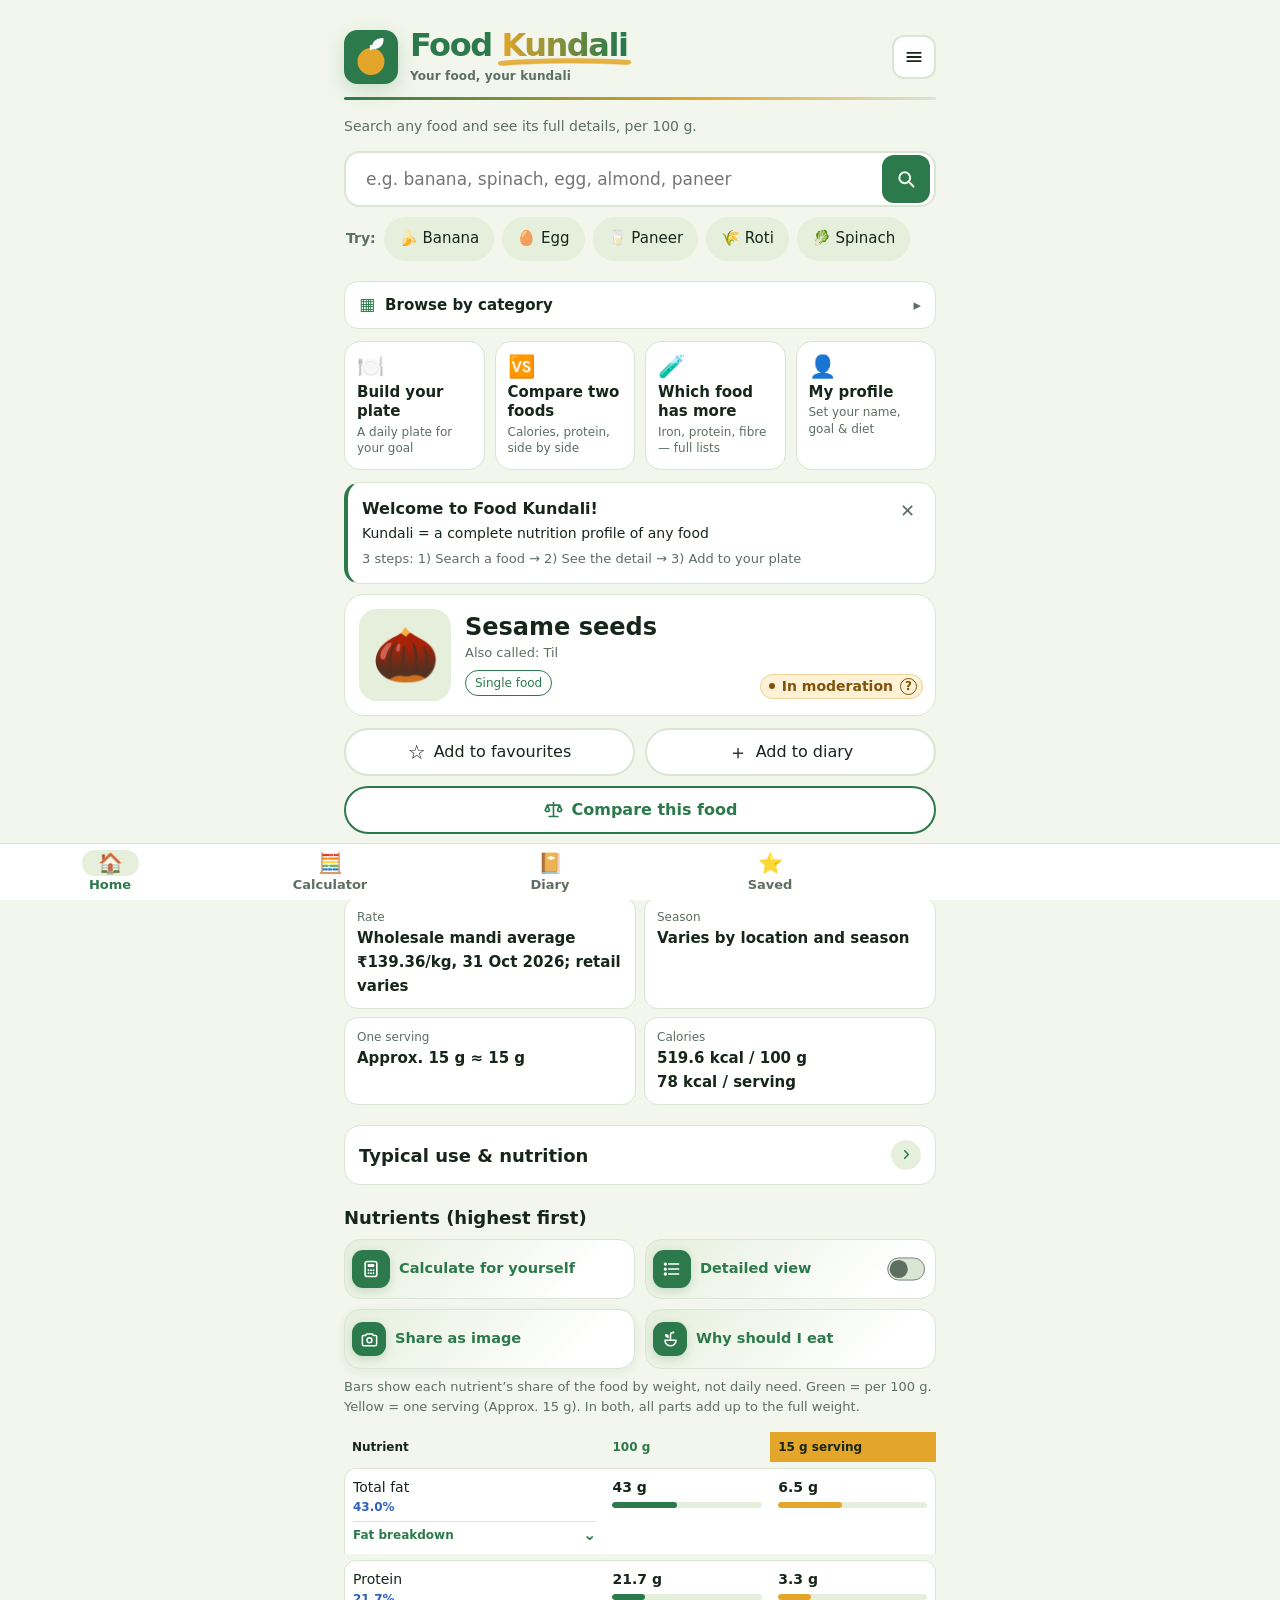
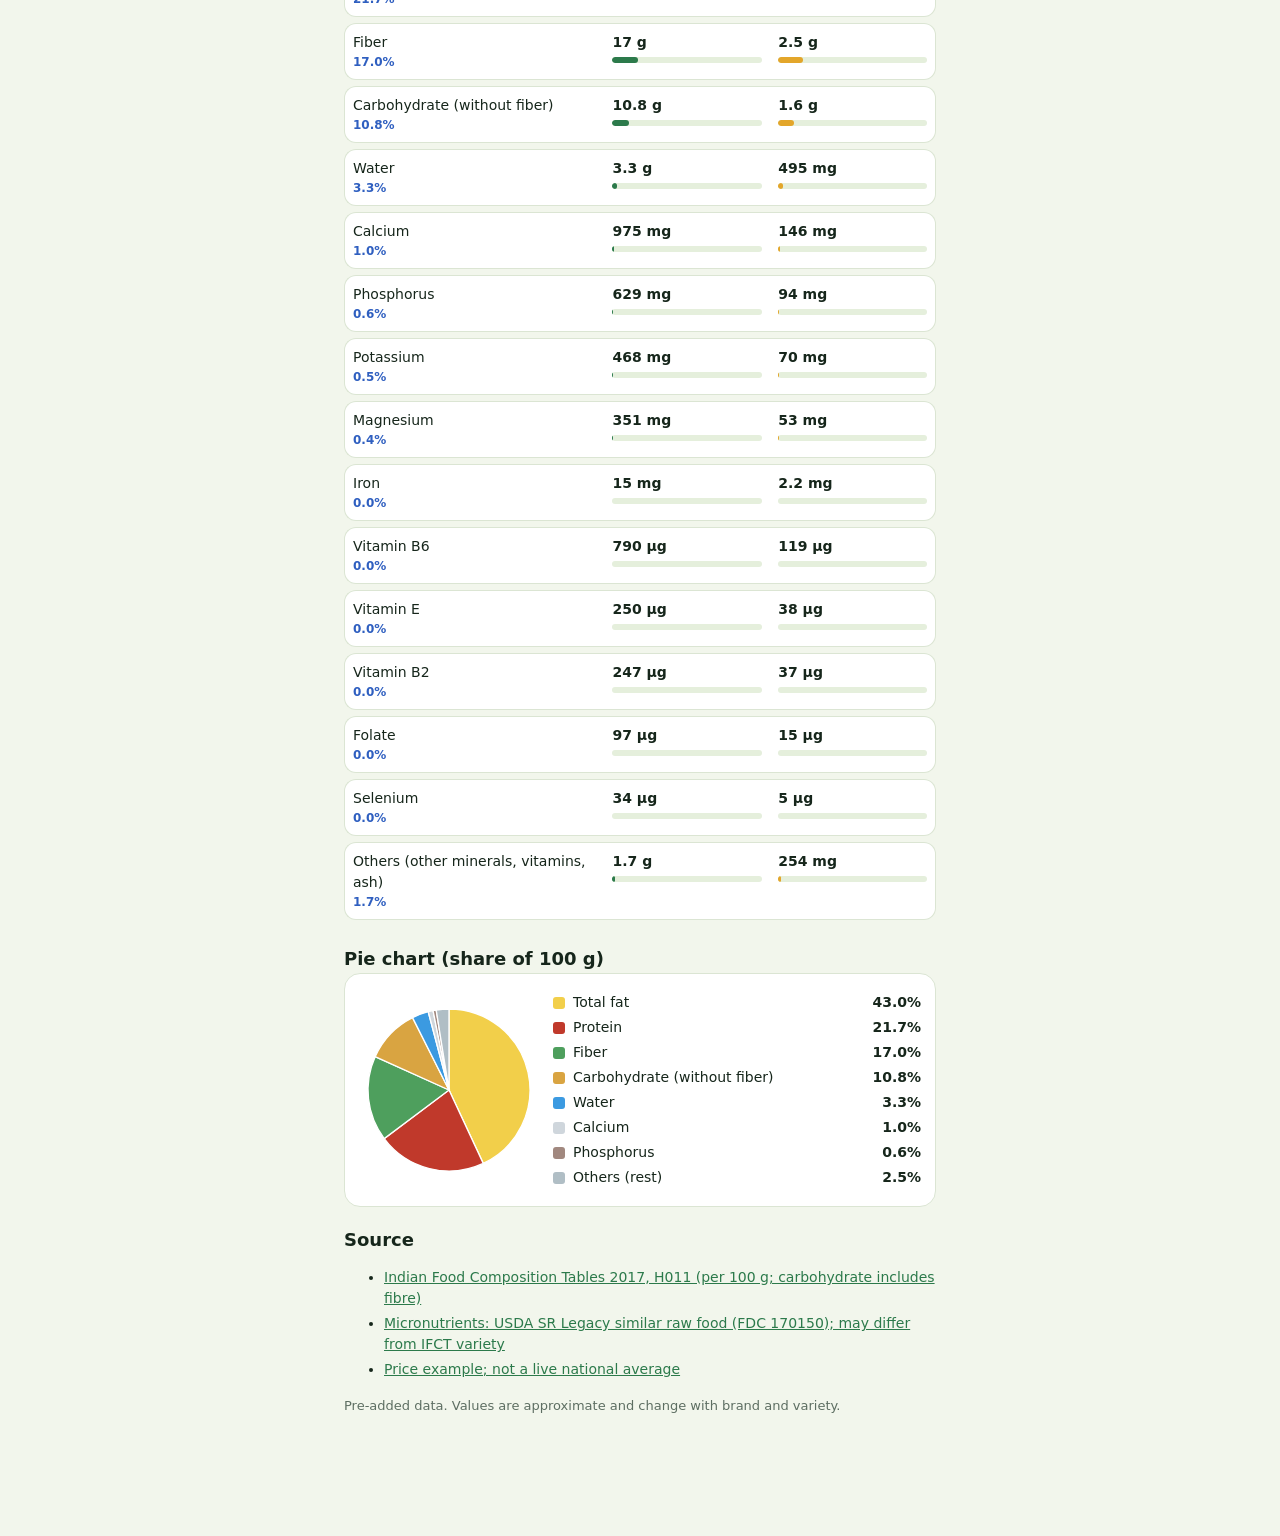
==== commit 34d9aace: "new update phase 3" ====
--- a/index.html
+++ b/index.html
@@ -10,24 +10,16 @@
 <body>
 <div class="w">
 <header class="hd"><svg class="logo" viewBox="0 0 48 48" aria-hidden="true"><rect width="48" height="48" rx="12" fill="#2c7a4b"/><circle cx="24" cy="28" r="12" fill="#e3a62a"/><path d="M25 17c-1-6 3-10 10-10 1 6-3 10-10 10z" fill="#fff"/><path d="M24 17v-3" stroke="#fff" stroke-width="2" stroke-linecap="round"/></svg><div class="ht"><div class="brandtop"><h1><button type="button" class="brandhome" id="brandHome" aria-label="Food Kundali home" title="Food Kundali home">Food <span class="bk-mark"><span class="bk-grad">Kundali</span><svg class="bk-swash" viewBox="0 0 100 9" preserveAspectRatio="none" aria-hidden="true"><path class="bk-s1" d="M2 6.2C25 2.4 75 2 98 5"/><path class="bk-s2" d="M4 8.1C30 4.9 70 4.6 96 7.2"/></svg></span></button></h1></div><div class="brandtag" id="brandTag">Apna khana, apni kundali</div></div><div class="mn"><button type="button" class="mbtn" id="mbtn" aria-label="Menu" aria-haspopup="true" aria-expanded="false"><svg viewBox="0 0 24 24" aria-hidden="true"><path d="M4 7h16M4 12h16M4 17h16" stroke="currentColor" stroke-width="2.2" stroke-linecap="round" fill="none"/></svg></button><div class="mp" id="mp" role="menu">
-<button class="mi navmi" role="menuitem" data-a="kundali"><span aria-hidden="true">🏠</span><span data-m="kundali"></span><em class="nv" aria-hidden="true">✓</em></button>
-<button class="mi navmi" role="menuitem" data-a="calculator"><span aria-hidden="true">🧮</span><span data-m="calculator"></span><em class="nv" aria-hidden="true">✓</em></button>
-<button class="mi navmi" role="menuitem" data-a="compare"><span aria-hidden="true">⚖️</span><span data-m="compare"></span><em class="nv" aria-hidden="true">✓</em></button>
-<button class="mi navmi" role="menuitem" data-a="nutrients"><span aria-hidden="true">🧬</span><span data-m="nutrients"></span><em class="nv" aria-hidden="true">✓</em></button>
-<button class="mi navmi" role="menuitem" data-a="diary"><span aria-hidden="true">📔</span><span data-m="diary"></span><em class="nv" aria-hidden="true">✓</em></button>
-<button class="mi navmi" role="menuitem" data-a="saved"><span aria-hidden="true">⭐</span><span data-m="saved"></span><em class="nv" aria-hidden="true">✓</em></button>
-<button class="mi navmi" role="menuitem" data-a="profile"><span aria-hidden="true">👤</span><span data-m="profile"></span><em class="nv" aria-hidden="true">✓</em></button>
-<div class="msep" role="separator"></div>
 <div class="mset"><div class="mlab">🌐 <span data-m="language"></span></div><div class="lg" role="group" aria-label="Language"><button type="button" data-l="en" aria-label="English">English</button><button type="button" data-l="hi" aria-label="Hinglish">Hinglish</button></div></div>
 <div class="mset"><div class="mlab">🌓 <span data-m="theme"></span></div><div class="tg" role="group" aria-label="Theme"><button type="button" data-th="light" aria-pressed="false">☀️ Light</button><button type="button" data-th="dark" aria-pressed="false">🌙 Dark</button></div></div>
 <div class="msep" role="separator"></div>
-<button class="mi" role="menuitem" data-a="help">❓ <span data-m="help"></span></button><button class="mi" role="menuitem" data-a="about">ℹ️ <span data-m="about"></span></button><button class="mi" role="menuitem" data-a="soon">🚀 <span data-m="soon"></span></button><button class="mi" role="menuitem" data-a="reset">🔄 <span data-m="reset"></span></button></div></div></header>
+<button class="mi" role="menuitem" data-a="help">❓ <span data-m="help"></span></button><button class="mi" role="menuitem" data-a="about">ℹ️ <span data-m="about"></span></button><button class="mi" role="menuitem" data-a="soon">🚀 <span data-m="soon"></span></button><div class="msep" role="separator"></div><button class="mi mreset" role="menuitem" data-a="reset">🔄 <span data-m="reset"></span></button></div></div></header>
 <p class="sub" id="sub"></p>
 <div class="sbox"><input id="q" type="text" inputmode="search" enterkeyhint="search" role="combobox" aria-expanded="false" aria-controls="sug" aria-autocomplete="list" autocomplete="off" autocapitalize="off" spellcheck="false" placeholder="e.g. banana, spinach, egg, almond, paneer" aria-label="Food search"><button type="button" class="sx" id="qx" aria-label="Clear" hidden><svg viewBox="0 0 24 24" aria-hidden="true"><path d="M6 6l12 12M18 6L6 18" stroke="currentColor" stroke-width="2.4" stroke-linecap="round" fill="none"/></svg></button><button type="button" class="sg" id="qg" aria-label="Search"><svg viewBox="0 0 24 24" aria-hidden="true"><circle cx="10.5" cy="10.5" r="6.5" fill="none" stroke="currentColor" stroke-width="2.4"/><path d="M15.5 15.5L21 21" stroke="currentColor" stroke-width="2.4" stroke-linecap="round"/></svg></button><ul class="sug" id="sug" role="listbox" aria-label="Suggestions"></ul></div>
-<div class="pick"><div class="dd" data-for="cats" data-label="Categories"></div><div class="dd" data-for="chips" data-label="Food items"></div></div><div hidden><select id="cats"></select><select id="chips"></select></div>
-<button type="button" id="nxReturn" class="nxreturn" hidden><span aria-hidden="true">←</span> <span id="nxReturnText">Foods by nutrient par wapas</span></button>
-<button type="button" id="cpReturn" class="nxreturn" hidden>← <span id="cpReturnText"></span></button>
-<button type="button" id="personalReturn" class="nxreturn" hidden>← <span id="personalReturnText"></span></button>
+<div class="tryrow" id="tryrow" role="group" aria-label="Try karo"><span class="trylabel" data-hi="tryLabel">Try karo:</span><button type="button" class="chip tchip" data-try="banana">🍌 Banana</button><button type="button" class="chip tchip" data-try="egg">🥚 Egg</button><button type="button" class="chip tchip" data-try="paneer">🥛 Paneer</button><button type="button" class="chip tchip" data-try="roti">🌾 Roti</button><button type="button" class="chip tchip" data-try="palak">🥬 Spinach</button></div><div class="pick"><details class="fold" id="fold"><summary class="fold-sum"><span class="fold-ic" aria-hidden="true">▦</span><span data-hi="foldLabel">Category se browse karo</span></summary><div class="fold-body"><div class="dd" data-for="cats" data-label="Categories"></div><div class="dd" data-for="chips" data-label="Food items"></div></div></details></div><div hidden><select id="cats"></select><select id="chips"></select></div><div class="qtiles" role="group" aria-label="Quick actions"><button type="button" class="qt" id="tileCalc"><span class="qt-e" aria-hidden="true">🍽️</span><span class="qt-t" data-hi="qt1t">Plate banao</span><span class="qt-s" data-hi="qt1s">Apne goal ke hisaab se daily plate</span></button><button type="button" class="qt" id="tileCompare"><span class="qt-e" aria-hidden="true">🆚</span><span class="qt-t" data-hi="qt2t">Do foods compare karo</span><span class="qt-s" data-hi="qt2s">Calories, protein — side by side</span></button><button type="button" class="qt" id="tileNutrients"><span class="qt-e" aria-hidden="true">🧪</span><span class="qt-t" data-hi="qt3t">Kis food me kya zyada hai</span><span class="qt-s" data-hi="qt3s">Iron, protein, fiber — poori list</span></button><button type="button" class="qt" id="tileProfile"><span class="qt-e" aria-hidden="true">👤</span><span class="qt-t" data-hi="qt4t">Meri profile</span><span class="qt-s" data-hi="qt4s">Naam, goal aur diet set karo</span></button></div><div class="welcome" id="intro" role="note"><button type="button" class="wc-close" id="introClose" aria-label="Dismiss welcome card">✕</button><p class="wc-t" data-hi="introT">Food Kundali mein swagat hai!</p><p class="wc-line" data-hi="introK">Kundali = kisi bhi food ki poori nutrition profile</p><p class="wc-steps" data-hi="introS">3 steps: 1) Food search karo → 2) Detail dekho → 3) Plate me jodo</p></div>
+<button type="button" id="nxReturn" class="nxreturn" hidden><span aria-hidden="true">←</span><span id="nxReturnText"></span></button>
+<button type="button" id="cpReturn" class="nxreturn" hidden><span aria-hidden="true">←</span><span id="cpReturnText"></span></button>
+<button type="button" id="personalReturn" class="nxreturn" hidden><span aria-hidden="true">←</span><span id="personalReturnText"></span></button>
 <div id="out"></div>
 <section id="profilePage" hidden aria-label="My profile"><div id="profileBody"></div></section>
 <section id="personal" hidden aria-label="Food diary and saved foods"><div id="personalBody"></div></section>
@@ -59,6 +51,12 @@
 <div id="nxbody"></div>
 </section>
 </div>
+<nav class="bbar" id="bbar" aria-label="Main navigation">
+<button type="button" class="btab navmi" data-a="kundali"><span class="be" aria-hidden="true">🏠</span><span class="bl" data-hi="tabHome">Home</span></button>
+<button type="button" class="btab navmi" data-a="calculator"><span class="be" aria-hidden="true">🧮</span><span class="bl" data-hi="tabCalc">Calculator</span></button>
+<button type="button" class="btab navmi" data-a="diary"><span class="be" aria-hidden="true">📔</span><span class="bl" data-hi="tabDiary">Diary</span></button>
+<button type="button" class="btab navmi" data-a="saved"><span class="be" aria-hidden="true">⭐</span><span class="bl" data-hi="tabSaved">Saved</span></button>
+</nav>
 <dialog id="dlg"><h3 id="dt"></h3><div id="db"></div><div class="da" id="dab"></div></dialog>
 <script src="data.js"></script>
 <script src="core.js"></script>
--- a/style.css
+++ b/style.css
@@ -1,29 +1,29 @@
 
-:root{--bg:#f2f6ec;--card:#fff;--ink:#16261b;--mute:#5d6e62;--line:#dbe5d3;--acc:#2c7a4b;--acc2:#e3a62a;--bar:#2c7a4b;--chip:#e5efdc;--cu:#7a4fc0;--cut:#fff;--cub:rgba(122,79,192,.08);--ok:#17824a;--okb:rgba(23,130,74,.14);--okt:#fff;--err:#b4361f;
+:root{--fs-display:28px;--fs-h1:24px;--fs-h2:18px;--fs-body:16px;--fs-label:14px;--fs-caption:12px;--bg:#f2f6ec;--card:#fff;--ink:#16261b;--mute:#5d6e62;--line:#dbe5d3;--acc:#2c7a4b;--acc2:#e3a62a;--bar:#2c7a4b;--chip:#e5efdc;--cu:#7a4fc0;--cut:#fff;--cub:rgba(122,79,192,.08);--ok:#17824a;--okb:rgba(23,130,74,.14);--okt:#fff;--err:#b4361f;
 box-sizing:border-box;padding-top:env(safe-area-inset-top,0px);padding-bottom:env(safe-area-inset-bottom,0px)}
 @media (prefers-color-scheme:dark){:root:not([data-theme="light"]){--bg:#101a14;--card:#182419;--ink:#e7f1e6;--mute:#9bb0a0;--line:#2a3b2e;--acc:#59c07f;--acc2:#e9b84a;--bar:#59c07f;--chip:#22342a;--cu:#b69cf0;--cut:#1d1233;--cub:rgba(182,156,240,.12);--ok:#4ade80;--okb:rgba(74,222,128,.16);--okt:#08210f;--err:#f0866f}}
 :root[data-theme="dark"]{--bg:#101a14;--card:#182419;--ink:#e7f1e6;--mute:#9bb0a0;--line:#2a3b2e;--acc:#59c07f;--acc2:#e9b84a;--bar:#59c07f;--chip:#22342a;--cu:#b69cf0;--cut:#1d1233;--cub:rgba(182,156,240,.12);--ok:#4ade80;--okb:rgba(74,222,128,.16);--okt:#08210f;--err:#f0866f}
 *{box-sizing:border-box}html{scroll-padding-top:env(safe-area-inset-top,0px)}
-body{margin:0;background:var(--bg);color:var(--ink);font:16px/1.5 "Avenir Next",ui-rounded,"Segoe UI",system-ui,sans-serif}
+body{margin:0;background:var(--bg);color:var(--ink);font:var(--fs-body)/1.5 "Avenir Next",ui-rounded,"Segoe UI",system-ui,sans-serif}
 .w{max-width:620px;margin:0 auto;padding:16px 14px 40px}
-h1{font:700 26px/1.1 Georgia,"Times New Roman",serif;margin:6px 0 2px}
+h1{font:700 var(--fs-h1)/1.1 "Avenir Next",ui-rounded,"Segoe UI",system-ui,sans-serif;margin:6px 0 2px}
 .sub{color:var(--mute);font-size:14px;margin:0 0 14px}
 input{width:100%;padding:14px 16px;font:inherit;color:var(--ink);background:var(--card);border:2px solid var(--line);border-radius:14px;outline:none}
 input:focus-visible{border-color:var(--acc)}
 .chips{display:flex;gap:8px;overflow-x:auto;padding:12px 0 4px}
-.chip{flex:none;border:0;background:var(--chip);color:var(--ink);padding:8px 14px;border-radius:99px;font:inherit;font-size:14px;cursor:pointer}
+.chip{flex:none;border:0;background:var(--chip);color:var(--ink);padding:8px 14px;border-radius:99px;font:inherit;font-size:14px;cursor:pointer;min-height:44px;display:inline-flex;align-items:center;justify-content:center}
 .chip[aria-pressed="true"]{background:var(--acc);color:#fff}
 .chip:focus-visible,.th:focus-visible{outline:3px solid var(--acc2);outline-offset:2px}
 .hero{display:flex;gap:14px;align-items:center;background:var(--card);border:1px solid var(--line);border-radius:20px;padding:14px;margin-top:10px}
 .pic{flex:none;width:92px;height:92px;border-radius:18px;display:grid;place-items:center;font-size:54px;background:var(--chip)}
-.hero h2{font:700 24px/1.1 Georgia,serif;margin:0}
+.hero h2{font:700 24px/1.1 "Avenir Next",ui-rounded,"Segoe UI",system-ui,sans-serif;margin:0}
 .tags{display:flex;flex-wrap:wrap;gap:6px;margin-top:8px}
 .tag{font-size:12px;padding:3px 9px;border-radius:99px;border:1px solid var(--acc);color:var(--acc)}
 .facts{display:grid;grid-template-columns:1fr 1fr;gap:8px;margin:10px 0}
 .fact{background:var(--card);border:1px solid var(--line);border-radius:14px;padding:10px 12px}
 .fact b{display:block;font-size:12px;color:var(--mute);font-weight:500}
 .fact span{font-size:15px;font-weight:600}
-h3{font:700 18px/1.2 Georgia,serif;margin:22px 0 4px}
+h3{font:700 var(--fs-h2)/1.2 "Avenir Next",ui-rounded,"Segoe UI",system-ui,sans-serif;margin:22px 0 4px}
 .note{color:var(--mute);font-size:13px;margin:0 0 10px}
 .row{background:var(--card);border:1px solid var(--line);border-radius:12px;padding:9px 12px;margin-bottom:7px}
 .top{display:flex;justify-content:space-between;gap:8px;font-size:14px}
@@ -34,10 +34,10 @@
 .rk{display:inline-block;min-width:22px;font-weight:700;color:var(--acc)}
 .src a{color:var(--acc)}
 .src li{margin-bottom:4px;font-size:14px}
-.empty{text-align:center;color:var(--mute);padding:40px 10px}.seg{display:flex;gap:8px;margin-top:10px}.pick{display:grid;grid-template-columns:1fr 1fr;gap:8px;margin-top:10px}.pick select{width:100%;padding:12px;font:inherit;color:var(--ink);background:var(--card);border:2px solid var(--line);border-radius:12px}.pick select:focus-visible{outline:3px solid var(--acc2);outline-offset:2px}.dd{position:relative;min-width:0}.lb{display:block;font-size:12px;font-weight:700;color:var(--mute);margin:0 2px 5px;letter-spacing:.04em;text-transform:uppercase}.dbtn{width:100%;display:flex;align-items:center;justify-content:space-between;gap:8px;text-align:left;padding:12px 14px;font:inherit;color:var(--ink);background:var(--card);border:2px solid var(--line);border-radius:12px;cursor:pointer;transition:border-color .15s}.dbtn span{overflow:hidden;text-overflow:ellipsis;white-space:nowrap}.dd.open .dbtn,.dbtn:focus-visible{border-color:var(--acc)}.dbtn:focus-visible{outline:3px solid var(--acc2);outline-offset:2px}.dbtn svg{width:12px;height:8px;flex:none;transition:transform .2s}.dd.open .dbtn svg{transform:rotate(180deg)}.dl{position:absolute;left:0;top:calc(100% + 6px);z-index:20;margin:0;padding:6px;list-style:none;background:var(--card);border:1px solid var(--line);border-radius:14px;box-shadow:0 12px 30px rgba(0,0,0,.2);min-width:100%;width:max-content;max-width:min(300px,86vw);max-height:min(300px,50vh);overflow:auto;opacity:0;visibility:hidden;transform:translateY(-8px) scale(.97);transform-origin:top;transition:opacity .18s ease,transform .2s ease,visibility 0s .2s}.dd:last-child .dl{left:auto;right:0}.dd.open .dl{opacity:1;visibility:visible;transform:none;transition:opacity .18s ease,transform .2s ease}.dl li{padding:10px 12px;border-radius:10px;cursor:pointer;font-size:15px}.dl li:hover,.dl li:focus-visible{background:var(--chip);outline:none}.dl li.on{background:var(--acc);color:#fff}.hd{display:flex;align-items:center;gap:12px;margin:2px 0 6px}.hd .ht{flex:1;min-width:0}.hd h1{margin:0}.logo{flex:none;width:44px;height:44px;display:block}.mn{position:relative;flex:none}.mbtn{width:44px;height:44px;display:grid;place-items:center;background:var(--card);border:2px solid var(--line);border-radius:12px;color:var(--ink);cursor:pointer}.mbtn:focus-visible{outline:3px solid var(--acc2);outline-offset:2px}.mbtn svg{width:20px;height:20px}.mp{position:absolute;right:0;top:calc(100% + 6px);z-index:30;min-width:230px;padding:6px;background:var(--card);border:1px solid var(--line);border-radius:14px;box-shadow:0 12px 30px rgba(0,0,0,.2);opacity:0;visibility:hidden;transform:translateY(-8px) scale(.97);transform-origin:top right;transition:opacity .18s ease,transform .2s ease,visibility 0s .2s}.mp.open{opacity:1;visibility:visible;transform:none;transition:opacity .18s ease,transform .2s ease}.mi{display:flex;align-items:center;gap:10px;width:100%;padding:11px 12px;border:0;border-radius:10px;background:none;color:var(--ink);font:inherit;font-size:15px;text-align:left;cursor:pointer}.mi:hover,.mi:focus-visible{background:var(--chip);outline:none}.mi em{margin-left:auto;font-style:normal;color:var(--mute);font-size:13px}dialog{border:1px solid var(--line);border-radius:18px;background:var(--card);color:var(--ink);padding:18px;width:min(420px,90vw)}dialog::backdrop{background:rgba(0,0,0,.45)}dialog h3{margin-top:0}dialog ul{padding-left:18px;margin:8px 0}dialog li{margin-bottom:6px}.da{display:flex;gap:8px;justify-content:flex-end;margin-top:14px}.dbn{padding:10px 16px;border-radius:10px;border:1px solid var(--line);background:var(--chip);color:var(--ink);font:inherit;cursor:pointer}.dbn.warn{background:#c0392b;color:#fff;border-color:#c0392b}.dbn:focus-visible{outline:3px solid var(--acc2);outline-offset:2px}.lg{display:flex;flex:none;border:2px solid var(--line);border-radius:12px;overflow:hidden}.lg button{border:0;padding:10px 11px;font:inherit;font-size:13px;font-weight:700;background:var(--card);color:var(--mute);cursor:pointer}.lg button[aria-pressed="true"]{background:var(--acc);color:#fff}.lg button:focus-visible{outline:3px solid var(--acc2);outline-offset:-3px}@media (prefers-reduced-motion:reduce){.dl,.dbtn svg,.mp{transition:none}}details{margin-top:6px}summary{cursor:pointer;color:var(--acc);font-weight:600;padding:10px 2px}summary:focus-visible{outline:3px solid var(--acc2);outline-offset:2px}.cmp{width:100%;border-collapse:separate;border-spacing:0 6px;font-size:14px}.cmp th{text-align:left;font-size:12px;font-weight:700;padding:0 8px}.cmp th.g{color:var(--acc)}.cmp th.y{color:var(--acc2)}.cmp td{background:var(--card);border-top:1px solid var(--line);border-bottom:1px solid var(--line);padding:8px;vertical-align:top;width:28%}.cmp td:first-child{width:44%;border-left:1px solid var(--line);border-radius:12px 0 0 12px}.cmp td:last-child{border-right:1px solid var(--line);border-radius:0 12px 12px 0}.cmp b{display:block;font-weight:600}.cmp small.pc{display:block;color:#2f5fc0;font-size:12px;font-weight:600}@media (prefers-color-scheme:dark){:root:not([data-theme="light"]) .cmp small.pc{color:#8db0f5}}:root[data-theme="dark"] .cmp small.pc{color:#8db0f5}.bar{display:block;height:6px;border-radius:99px;background:var(--chip);margin-top:4px;overflow:hidden}.bar i{display:block;height:100%;border-radius:99px}.cmp .g i{background:var(--bar)}.cmp .y i{background:var(--acc2)}.pie{display:flex;gap:14px;align-items:center;flex-wrap:wrap;background:var(--card);border:1px solid var(--line);border-radius:16px;padding:14px}.pie svg{width:180px;height:180px;flex:none;margin:0 auto}.pie ul{list-style:none;margin:0;padding:0;font-size:14px;flex:1;min-width:150px}.pie li{display:flex;align-items:center;gap:8px;margin:4px 0}.pie li i{width:12px;height:12px;border-radius:3px;flex:none}.pie li b{margin-left:auto;font-weight:600}
+.empty{text-align:center;color:var(--mute);padding:40px 10px}.seg{display:flex;gap:8px;margin-top:10px}.pick{display:grid;grid-template-columns:1fr 1fr;gap:8px;margin-top:10px}.pick select{width:100%;padding:12px;font:inherit;color:var(--ink);background:var(--card);border:2px solid var(--line);border-radius:12px}.pick select:focus-visible{outline:3px solid var(--acc2);outline-offset:2px}.dd{position:relative;min-width:0}.lb{display:block;font-size:14px;font-weight:700;color:var(--mute);margin:0 2px 5px;letter-spacing:0;text-transform:none}.dbtn{width:100%;display:flex;align-items:center;justify-content:space-between;gap:8px;text-align:left;padding:12px 14px;font:inherit;color:var(--ink);background:var(--card);border:2px solid var(--line);border-radius:12px;cursor:pointer;transition:border-color .15s}.dbtn span{overflow:hidden;text-overflow:ellipsis;white-space:nowrap}.dd.open .dbtn,.dbtn:focus-visible{border-color:var(--acc)}.dbtn:focus-visible{outline:3px solid var(--acc2);outline-offset:2px}.dbtn svg{width:12px;height:8px;flex:none;transition:transform .2s}.dd.open .dbtn svg{transform:rotate(180deg)}.dl{position:absolute;left:0;top:calc(100% + 6px);z-index:20;margin:0;padding:6px;list-style:none;background:var(--card);border:1px solid var(--line);border-radius:14px;box-shadow:0 12px 30px rgba(0,0,0,.2);min-width:100%;width:max-content;max-width:min(300px,86vw);max-height:min(300px,50vh);overflow:auto;opacity:0;visibility:hidden;transform:translateY(-8px) scale(.97);transform-origin:top;transition:opacity .18s ease,transform .2s ease,visibility 0s .2s}.dd:last-child .dl{left:auto;right:0}.dd.open .dl{opacity:1;visibility:visible;transform:none;transition:opacity .18s ease,transform .2s ease}.dl li{min-height:44px;padding:10px 12px;border-radius:10px;cursor:pointer;font-size:15px}.dl li:hover,.dl li:focus-visible{background:var(--chip);outline:none}.dl li.on{background:var(--acc);color:#fff}.hd{display:flex;align-items:center;gap:12px;margin:2px 0 6px}.hd .ht{flex:1;min-width:0}.hd h1{margin:0}.logo{flex:none;width:44px;height:44px;display:block}.mn{position:relative;flex:none}.mbtn{width:44px;height:44px;display:grid;place-items:center;background:var(--card);border:2px solid var(--line);border-radius:12px;color:var(--ink);cursor:pointer}.mbtn:focus-visible{outline:3px solid var(--acc2);outline-offset:2px}.mbtn svg{width:20px;height:20px}.mp{position:absolute;right:0;top:calc(100% + 6px);z-index:30;min-width:230px;padding:6px;background:var(--card);border:1px solid var(--line);border-radius:14px;box-shadow:0 12px 30px rgba(0,0,0,.2);opacity:0;visibility:hidden;transform:translateY(-8px) scale(.97);transform-origin:top right;transition:opacity .18s ease,transform .2s ease,visibility 0s .2s}.mp.open{opacity:1;visibility:visible;transform:none;transition:opacity .18s ease,transform .2s ease}.mi{display:flex;align-items:center;gap:10px;width:100%;padding:13px 12px;border:0;border-radius:10px;background:none;color:var(--ink);font:inherit;font-size:15px;text-align:left;cursor:pointer}.mi:hover,.mi:focus-visible{background:var(--chip);outline:none}.mi em{margin-left:auto;font-style:normal;color:var(--mute);font-size:13px}dialog{border:1px solid var(--line);border-radius:18px;background:var(--card);color:var(--ink);padding:18px;width:min(420px,90vw)}dialog::backdrop{background:rgba(0,0,0,.45)}dialog h3{margin-top:0}dialog ul{padding-left:18px;margin:8px 0}dialog li{margin-bottom:6px}.da{display:flex;gap:8px;justify-content:flex-end;margin-top:14px}.dbn{padding:14px 20px;min-height:48px;border-radius:12px;border:1px solid var(--line);background:var(--chip);color:var(--ink);font:inherit;font-size:16px;font-weight:600;cursor:pointer}.dbn.warn{background:#c0392b;color:#fff;border-color:#c0392b}.dbn:focus-visible{outline:3px solid var(--acc2);outline-offset:2px}.lg{display:flex;flex:none;border:2px solid var(--line);border-radius:12px;overflow:hidden}.lg button{border:0;min-height:44px;padding:12px 11px;font:inherit;font-size:14px;font-weight:700;background:var(--card);color:var(--mute);cursor:pointer}.lg button[aria-pressed="true"]{background:var(--acc);color:#fff}.lg button:focus-visible{outline:3px solid var(--acc2);outline-offset:-3px}@media (prefers-reduced-motion:reduce){.dl,.dbtn svg,.mp{transition:none}}details{margin-top:6px}summary{cursor:pointer;color:var(--acc);font-weight:600;padding:10px 2px}summary:focus-visible{outline:3px solid var(--acc2);outline-offset:2px}.cmp{width:100%;border-collapse:separate;border-spacing:0 6px;font-size:14px}.cmp th{text-align:left;font-size:12px;font-weight:700;padding:0 8px}.cmp th.g{color:var(--acc)}.cmp th.y{background:var(--acc2);color:#16261b;padding:6px 8px}.cmp td{background:var(--card);border-top:1px solid var(--line);border-bottom:1px solid var(--line);padding:8px;vertical-align:top;width:28%}.cmp td:first-child{width:44%;border-left:1px solid var(--line);border-radius:12px 0 0 12px}.cmp td:last-child{border-right:1px solid var(--line);border-radius:0 12px 12px 0}.cmp b{display:block;font-weight:600}.cmp small.pc{display:block;color:#2f5fc0;font-size:12px;font-weight:600}@media (prefers-color-scheme:dark){:root:not([data-theme="light"]) .cmp small.pc{color:#8db0f5}}:root[data-theme="dark"] .cmp small.pc{color:#8db0f5}.bar{display:block;height:6px;border-radius:99px;background:var(--chip);margin-top:4px;overflow:hidden}.bar i{display:block;height:100%;border-radius:99px}.cmp .g i{background:var(--bar)}.cmp .y i{background:var(--acc2)}.pie{display:flex;gap:14px;align-items:center;flex-wrap:wrap;background:var(--card);border:1px solid var(--line);border-radius:16px;padding:14px}.pie svg{width:180px;height:180px;flex:none;margin:0 auto}.pie ul{list-style:none;margin:0;padding:0;font-size:14px;flex:1;min-width:150px}.pie li{display:flex;align-items:center;gap:8px;margin:4px 0}.pie li i{width:12px;height:12px;border-radius:3px;flex:none}.pie li b{margin-left:auto;font-weight:600}
 .dl li small{display:block;font-size:12px;color:var(--mute);margin-top:1px}
 .dl li.on small{color:rgba(255,255,255,.85)}
-.dl li.gh{cursor:default;display:flex;align-items:center;gap:7px;font-size:11px;font-weight:700;letter-spacing:.05em;color:var(--mute);padding:10px 12px 5px}
+.dl li.gh{cursor:default;display:flex;align-items:center;gap:7px;font-size:14px;font-weight:700;letter-spacing:.05em;color:var(--mute);padding:10px 12px 5px}
 .dl li.gh:hover{background:none}
 .dl li.gh::before{content:"";width:8px;height:8px;border-radius:99px;background:var(--acc);flex:none}
 .dl li.gh.m{margin-top:8px;border-top:1px dashed var(--line);padding-top:13px}
@@ -60,20 +60,20 @@
 .cmp.det tr.dtl td{width:auto;background:var(--card);border:1px solid var(--line);border-top:0;border-radius:0 0 12px 12px;padding:0 10px 10px}
 .di{border-top:1px dashed var(--line);padding-top:8px}
 .dn{display:flex;justify-content:space-between;gap:10px;font-size:13px;margin-bottom:3px}.dn span{color:var(--mute)}.dn b{text-align:right;flex:none;max-width:55%}
-.np{display:inline-block;font-size:11px;font-weight:700;letter-spacing:.03em;padding:2px 8px;border-radius:99px;background:#c0392b;color:#fff;margin-right:6px}
-.cmp tr.dtl small{display:block;color:var(--mute);font-size:12px;margin-top:2px}.cmp tr.dtl small.wr{color:#a04a12}.npq{position:relative;display:inline-grid;place-items:center;width:17px;height:17px;padding:0;margin:0 0 0 6px;vertical-align:middle;border-radius:50%;border:1.5px solid #c0392b;background:var(--card);color:#c0392b;font:inherit;font-size:11px;font-weight:700;line-height:1;cursor:pointer}.npq::after{content:"";position:absolute;inset:-12px}.npq:focus-visible{outline:3px solid var(--acc2);outline-offset:2px}
+.np{display:inline-block;font-size:14px;font-weight:700;letter-spacing:.03em;padding:2px 8px;border-radius:99px;background:#c0392b;color:#fff;margin-right:6px}
+.cmp tr.dtl small{display:block;color:var(--mute);font-size:12px;margin-top:2px}.cmp tr.dtl small.wr{color:#a04a12}.npq{position:relative;display:inline-grid;place-items:center;width:17px;height:17px;padding:0;margin:0 0 0 6px;vertical-align:middle;border-radius:50%;border:1.5px solid #c0392b;background:var(--card);color:#c0392b;font:inherit;font-size:14px;font-weight:700;line-height:1;cursor:pointer}.npq::after{content:"";position:absolute;inset:-14px}.npq:focus-visible{outline:3px solid var(--acc2);outline-offset:2px}
 @media (prefers-color-scheme:dark){:root:not([data-theme="light"]) .cmp tr.dtl small.wr{color:#f0a56a}}:root[data-theme="dark"] .cmp tr.dtl small.wr{color:#f0a56a}
-.sbox{position:relative}.sbox input{padding-right:100px}
-.sg,.sx{position:absolute;top:50%;transform:translateY(-50%);width:40px;height:40px;border:0;display:grid;place-items:center;cursor:pointer;border-radius:12px;padding:0}
-.sg{right:6px;background:var(--acc);color:var(--bg)}.sx{right:50px;background:none;color:var(--mute)}.sx[hidden]{display:none}
+.sbox{position:relative}.sbox input{padding-right:118px}
+.sg,.sx{position:absolute;top:50%;transform:translateY(-50%);width:48px;height:48px;border:0;display:grid;place-items:center;cursor:pointer;border-radius:12px;padding:0}
+.sg{right:6px;background:var(--acc);color:var(--bg)}.sx{right:62px;background:none;color:var(--mute)}.sx[hidden]{display:none}
 .sg svg,.sx svg{width:20px;height:20px}.sg:focus-visible,.sx:focus-visible{outline:3px solid var(--acc2);outline-offset:2px}
 .sug{position:absolute;left:0;right:0;top:calc(100% + 4px);z-index:25;margin:0;padding:6px;list-style:none;background:var(--card);border:1px solid var(--line);border-radius:14px;box-shadow:0 12px 30px rgba(0,0,0,.2);max-height:min(340px,50vh);overflow:auto;display:none}
 .sug.open{display:block}
-.sug li{display:flex;align-items:center;gap:10px;padding:9px 10px;border-radius:10px;cursor:pointer}
+.sug li{display:flex;align-items:center;gap:10px;min-height:44px;padding:9px 10px;border-radius:10px;cursor:pointer}
 .sug li:hover,.sug li.act{background:var(--chip)}
 .sug .e{flex:none;width:30px;text-align:center;font-size:24px}
 .sug .t{flex:1;min-width:0}.sug .t b{display:block;font-weight:600;font-size:15px}.sug .t small{display:block;color:var(--mute);font-size:12px}
-.sug .c{flex:none;font-size:11px;color:var(--mute);border:1px solid var(--line);border-radius:99px;padding:2px 8px}
+.sug .c{flex:none;font-size:14px;color:var(--mute);border:1px solid var(--line);border-radius:99px;padding:2px 8px}
 .sug mark{background:rgba(227,166,42,.35);color:inherit;border-radius:3px}
 .sug li.none{display:block;cursor:default;color:var(--mute);font-size:14px;padding:12px}.sug li.none:hover{background:none}
 .ctl{display:flex;flex-wrap:wrap;align-items:center;gap:6px 14px;margin:6px 0 4px}
@@ -93,17 +93,17 @@
 .cgo{flex:none;border:0;border-radius:12px;padding:12px 16px;font:inherit;font-weight:700;color:var(--cut);background:var(--cu);cursor:pointer}
 .cgo:focus-visible,.ccl:focus-visible{outline:3px solid var(--acc2);outline-offset:2px}
 .cmsg{margin:8px 0 0;font-size:13px;display:flex;flex-wrap:wrap;gap:6px 10px;align-items:center}.cmsg:empty{display:none}
-.ccl{border:1px solid var(--line);background:none;color:var(--ink);border-radius:99px;padding:3px 12px;font:inherit;font-size:12px;cursor:pointer}
+.ccl{border:1px solid var(--line);background:none;color:var(--ink);border-radius:99px;padding:11px 14px;font:inherit;font-size:14px;cursor:pointer}
 .cerr{margin:6px 0 0;font-size:13px;color:var(--err)}.cerr:empty{display:none}
-.cmp th.c{color:var(--cu)}.cmp th small{display:block;font-weight:600;color:var(--mute);font-size:11px}
+.cmp th.c{color:var(--cu)}.cmp th small{display:block;font-weight:600;color:var(--mute);font-size:14px}
 .cmp .c i{background:var(--cu)}
-.cmp small.dv{display:block;color:var(--cu);font-size:11px;font-weight:700;margin-top:2px}
+.cmp small.dv{display:block;color:var(--cu);font-size:14px;font-weight:700;margin-top:2px}
 .cmp tr.done td{background:linear-gradient(var(--okb),var(--okb)),var(--card);border-top-color:var(--ok);border-bottom-color:var(--ok)}
 .cmp tr.done td:first-child{border-left-color:var(--ok)}.cmp tr.done td:last-child{border-right-color:var(--ok)}
 .cmp tr.done .bar i{background:var(--ok)}.cmp tr.done small.dv{color:var(--ok)}
 .cmp.det tr.dtl.done td{background:linear-gradient(var(--okb),var(--okb)),var(--card);border-color:var(--ok)}
 .cmp tr.done .di{border-top-color:var(--ok)}
-.dnb{display:inline-block;margin-left:6px;font-size:11px;font-weight:800;padding:2px 8px;border-radius:99px;background:var(--ok);color:var(--okt);vertical-align:middle}
+.dnb{display:inline-block;margin-left:6px;font-size:14px;font-weight:800;padding:2px 8px;border-radius:99px;background:var(--ok);color:var(--okt);vertical-align:middle}
 @media (prefers-reduced-motion:reduce){.sw i,.sw i::after{transition:none}}
 @media (prefers-reduced-motion:reduce){.fill{transition:none}}
 
@@ -116,14 +116,14 @@
 .npx.open .npc{transform:none}
 .npchips{display:flex;flex-wrap:wrap;gap:8px;margin-bottom:10px}
 .npchip{flex:1 1 105px;border-radius:12px;padding:8px 10px;color:#fff;box-shadow:0 4px 10px rgba(0,0,0,.14);transform:scale(.9);opacity:0;transition:transform .45s cubic-bezier(.2,.8,.2,1),opacity .4s}
-.npchip b{display:block;font-size:17px;line-height:1.2}.npchip span{display:block;font-size:11px;opacity:.92;margin-top:2px}
+.npchip b{display:block;font-size:17px;line-height:1.2}.npchip span{display:block;font-size:14px;opacity:.92;margin-top:2px}
 .npchip.c1{background:linear-gradient(135deg,#f59e0b,#ea580c)}.npchip.c2{background:linear-gradient(135deg,#ef4444,#b4361f)}.npchip.c3{background:linear-gradient(135deg,#6366f1,#4338ca)}
 .npx.open .npchip{transform:none;opacity:1}.npx.open .npchip.c2{transition-delay:.08s}.npx.open .npchip.c3{transition-delay:.16s}
 .npr{display:flex;gap:9px;align-items:flex-start;padding:8px 10px;margin-top:6px;border-radius:10px;background:rgba(255,255,255,.75);border-left:4px solid #e8741e;opacity:0;transform:translateX(-10px);transition:opacity .4s ease,transform .45s cubic-bezier(.2,.8,.2,1)}
 .npr.tip{background:var(--nptip);border-left-color:var(--nptl)}
 .npr i{font-style:normal;font-size:16px;line-height:1.3}.npr p{margin:0}
 .npx.open .npr{opacity:1;transform:none;transition-delay:calc(.12s + var(--i)*.09s)}
-.npn{margin:10px 0 0;font-size:11px;color:#7a5a45}
+.npn{margin:10px 0 0;font-size:14px;color:#7a5a45}
 @media (prefers-color-scheme:dark){:root:not([data-theme="light"]) .npc{--npa:#3a2616;--npb:#3a1c1c;--npl:#6b3f25;--nptip:#183524;--nptl:#59c07f;color:#f1e6dc}:root:not([data-theme="light"]) .npr{background:rgba(0,0,0,.28)}:root:not([data-theme="light"]) .npn{color:#c9aa94}}
 :root[data-theme="dark"] .npc{--npa:#3a2616;--npb:#3a1c1c;--npl:#6b3f25;--nptip:#183524;--nptl:#59c07f;color:#f1e6dc}:root[data-theme="dark"] .npr{background:rgba(0,0,0,.28)}:root[data-theme="dark"] .npn{color:#c9aa94}
 @media (prefers-reduced-motion:reduce){.npx,.npc,.npchip,.npr,.npq{transition:none!important}}
@@ -134,29 +134,29 @@
 @media (prefers-reduced-motion:reduce){.npsv{transition:none!important}}
 .npchip .npcalc{margin-top:4px;font-size:12px;font-weight:700;color:#000;opacity:1}
 .crow{gap:6px}.crow .stp{flex:none;width:38px;height:38px;border-radius:50%;border:2px solid var(--cu);background:var(--cub);color:var(--cu);font:inherit;font-size:22px;font-weight:700;line-height:1;display:grid;place-items:center;padding:0;cursor:pointer;transition:transform .15s,background .15s,color .15s}.crow .stp:active{transform:scale(.86);background:var(--cu);color:var(--cut)}.crow .stp:focus-visible{outline:3px solid var(--acc2);outline-offset:2px}
-.crow input#cin{flex:1 1 120px;min-width:0;max-width:none;text-align:left;font-weight:400;font-size:15px;padding:10px 12px;-moz-appearance:textfield}.crow.cst{margin-top:10px}.crow .cval{flex:none;min-width:68px;text-align:center;font-weight:800;font-size:22px;line-height:1;color:var(--cu);background:var(--cub);border-radius:12px;padding:9px 12px}#cin::-webkit-outer-spin-button,#cin::-webkit-inner-spin-button{-webkit-appearance:none;margin:0}.crow .cgo{padding:10px 12px;margin-left:auto}
-
-.fch{display:none!important}.fcb{background:var(--card);border:1px solid var(--line);border-radius:14px;padding:10px 12px;margin:8px 0}.fcb .note{margin:4px 0 6px}.fcb .lb{margin:6px 2px 3px}.fw{display:flex;flex-wrap:wrap;gap:6px;padding:0 0 2px}.fl{margin-top:6px}.g2,.g3{display:grid;grid-template-columns:1fr 1fr;gap:0 10px}.g3 .lb{text-transform:none;letter-spacing:0}.g3 input,.g2 input{padding:10px 12px}.fcb details{margin-top:2px}.fcrow{display:flex;gap:8px;align-items:stretch}.fcrow #fcs{flex:1;min-width:0}.fcrow .dbtn{width:auto;flex:none;padding:10px 12px}.fsel{margin:10px 2px 0;font-weight:600;font-size:15px}.fcb .crow{margin-top:2px}.fcb summary{padding:6px 2px}.fcb .crow input{text-align:center;font-weight:700;font-size:17px;padding:6px 8px;height:42px}.row.sel{border-color:var(--cu);background:var(--cub)}.row[data-x="pk"]{cursor:pointer}.fsel{display:inline-block;padding:6px 12px;border:1.5px solid var(--cu);background:var(--cub);border-radius:99px;font-size:14px}.fsel:empty{display:none}#fcs{padding:11px 14px}.fcpn{position:absolute;left:0;right:0;top:calc(100% + 4px);z-index:25;padding:8px;background:var(--card);border:1px solid var(--line);border-radius:14px;box-shadow:0 12px 30px rgba(0,0,0,.2)}.fcpn[hidden]{display:none}.fcpn .sug{position:static;display:block;border:0;box-shadow:none;padding:6px 0 0;max-height:min(280px,40vh)}#fcb.open svg{transform:rotate(180deg)}#fcb span{flex:none}
-.sgr{display:flex;flex-wrap:wrap;gap:4px 8px;align-items:center;padding:8px 0;border-top:1px dashed var(--line);font-size:14px}.sgr span{color:var(--mute)}.sgr em{font-style:normal;font-size:11px;font-weight:700;padding:2px 8px;border-radius:99px;margin-left:auto}.sgr em.ok{background:var(--okb);color:var(--ok)}.sgr em.no{background:rgba(180,54,31,.14);color:var(--err)}
+.crow input#cin{flex:1 1 120px;min-width:0;max-width:none;text-align:left;font-weight:400;font-size:16px;padding:10px 12px;-moz-appearance:textfield}.crow.cst{margin-top:10px}.crow .cval{flex:none;min-width:68px;text-align:center;font-weight:800;font-size:22px;line-height:1;color:var(--cu);background:var(--cub);border-radius:12px;padding:9px 12px}#cin::-webkit-outer-spin-button,#cin::-webkit-inner-spin-button{-webkit-appearance:none;margin:0}.crow .cgo{padding:10px 12px;margin-left:auto}
+
+.fch{display:none!important}.fcb{background:var(--card);border:1px solid var(--line);border-radius:14px;padding:10px 12px;margin:8px 0}.fcb .note{margin:4px 0 6px}.fcb .lb{margin:6px 2px 3px}.fw{display:flex;flex-wrap:wrap;gap:6px;padding:0 0 2px}.fl{margin-top:6px}.g2,.g3{display:grid;grid-template-columns:1fr 1fr;gap:0 10px}.g3 .lb{text-transform:none;letter-spacing:0}.g3 input,.g2 input{padding:10px 12px}.fcb details{margin-top:2px}.fcrow{display:flex;gap:8px;align-items:stretch}.fcrow #fcs{flex:1;min-width:0}.fcrow .dbtn{width:auto;flex:none;padding:10px 12px}.fsel{margin:10px 2px 0;font-weight:600;font-size:15px}.fcb .crow{margin-top:2px}.fcb summary{padding:6px 2px}.fcb .crow input{text-align:center;font-weight:700;font-size:17px;padding:6px 8px;height:44px}.row.sel{border-color:var(--cu);background:var(--cub)}.row[data-x="pk"]{cursor:pointer}.fsel{display:inline-block;padding:6px 12px;border:1.5px solid var(--cu);background:var(--cub);border-radius:99px;font-size:14px}.fsel:empty{display:none}#fcs{padding:11px 14px}.fcpn{position:absolute;left:0;right:0;top:calc(100% + 4px);z-index:25;padding:8px;background:var(--card);border:1px solid var(--line);border-radius:14px;box-shadow:0 12px 30px rgba(0,0,0,.2)}.fcpn[hidden]{display:none}.fcpn .sug{position:static;display:block;border:0;box-shadow:none;padding:6px 0 0;max-height:min(280px,40vh)}#fcb.open svg{transform:rotate(180deg)}#fcb span{flex:none}
+.sgr{display:flex;flex-wrap:wrap;gap:4px 8px;align-items:center;padding:8px 0;border-top:1px dashed var(--line);font-size:14px}.sgr span{color:var(--mute)}.sgr em{font-style:normal;font-size:14px;font-weight:700;padding:2px 8px;border-radius:99px;margin-left:auto}.sgr em.ok{background:var(--okb);color:var(--ok)}.sgr em.no{background:rgba(180,54,31,.14);color:var(--err)}
 .fcm{margin-top:8px;padding:10px;border-radius:12px;background:var(--cub);font-size:14px}.fcm .ccl{margin-top:6px}.fcm .mu,.fcm .wn{color:var(--mute);font-size:12px}.fcm .wn{display:block;color:var(--err)}
-.fcerr{border:1px solid var(--err);background:var(--card);color:var(--err);border-radius:14px;padding:12px;margin:10px 0}.fcerr ul{margin:6px 0 0;padding-left:20px}.fcwarn{border-left:4px solid var(--acc2);background:var(--card);border-radius:10px;padding:10px 12px;margin:8px 0;font-size:14px}.fcactions{display:flex;flex-wrap:wrap;gap:8px;align-items:center;margin-top:10px}.pk{border:0;background:none;color:var(--ink);font:inherit;font-weight:600;text-align:left;padding:3px 0;cursor:pointer}.pk:focus-visible{outline:3px solid var(--acc2);outline-offset:2px;border-radius:6px}.fchelp ul{margin:6px 0;padding-left:20px}.fchelp li{margin:4px 0}.fcmeta{font-size:12px;color:var(--mute);margin-top:4px}.fcinvalid{border-color:var(--err)!important}.fcm .ccl{display:inline-block}.fcrange{display:block;font-size:11px;color:var(--mute);margin-top:2px}.mp{min-width:min(290px,86vw);max-height:calc(100vh - 80px);max-height:calc(100dvh - 80px);overflow-y:auto}.msep{height:1px;background:var(--line);margin:6px}.mset{padding:8px 10px}.mlab{font-size:13px;font-weight:700;color:var(--mute)}.mp .lg{width:100%;margin-top:7px}.mp .lg button{flex:1}.mi.on{background:var(--chip);color:var(--acc)}.mi .nv{opacity:0;font-weight:800}.mi.on .nv{opacity:1;color:var(--acc)}.tg{display:flex;border:2px solid var(--line);border-radius:12px;overflow:hidden;margin-top:7px}.tg button{flex:1;border:0;padding:10px 8px;font:inherit;font-size:13px;font-weight:700;background:var(--card);color:var(--mute);cursor:pointer}.tg button[aria-pressed="true"]{background:var(--acc);color:#fff}.tg button:focus-visible{outline:3px solid var(--acc2);outline-offset:-3px}.fctitle{font:700 24px/1.2 Georgia,"Times New Roman",serif;margin:10px 0 12px}
+.fcerr{border:1px solid var(--err);background:var(--card);color:var(--err);border-radius:14px;padding:12px;margin:10px 0}.fcerr ul{margin:6px 0 0;padding-left:20px}.fcwarn{border-left:4px solid var(--acc2);background:var(--card);border-radius:10px;padding:10px 12px;margin:8px 0;font-size:14px}.fcactions{display:flex;flex-wrap:wrap;gap:8px;align-items:center;margin-top:10px}.pk{border:0;background:none;color:var(--ink);font:inherit;font-weight:600;text-align:left;padding:3px 0;cursor:pointer}.pk:focus-visible{outline:3px solid var(--acc2);outline-offset:2px;border-radius:6px}.fchelp ul{margin:6px 0;padding-left:20px}.fchelp li{margin:4px 0}.fcmeta{font-size:12px;color:var(--mute);margin-top:4px}.fcinvalid{border-color:var(--err)!important}.fcm .ccl{display:inline-block}.fcrange{display:block;font-size:14px;color:var(--mute);margin-top:2px}.mp{min-width:min(290px,86vw);max-height:calc(100vh - 80px);max-height:calc(100dvh - 80px);overflow-y:auto}.msep{height:1px;background:var(--line);margin:6px}.mset{padding:8px 10px}.mlab{font-size:13px;font-weight:700;color:var(--mute)}.mp .lg{width:100%;margin-top:7px}.mp .lg button{flex:1}.mi.on{background:var(--chip);color:var(--acc)}.mi .nv{opacity:0;font-weight:800}.mi.on .nv{opacity:1;color:var(--acc)}.tg{display:flex;border:2px solid var(--line);border-radius:12px;overflow:hidden;margin-top:7px}.tg button{flex:1;border:0;min-height:44px;padding:12px 8px;font:inherit;font-size:14px;font-weight:700;background:var(--card);color:var(--mute);cursor:pointer}.tg button[aria-pressed="true"]{background:var(--acc);color:#fff}.tg button:focus-visible{outline:3px solid var(--acc2);outline-offset:-3px}.fctitle{font:700 24px/1.2 "Avenir Next",ui-rounded,"Segoe UI",system-ui,sans-serif;margin:10px 0 12px}
 
 /* ===== v28: Food Kundali brand home + Calculator dashboard UI ===== */
-.hd{position:relative;gap:12px;margin:4px 0 16px;padding:9px 0 15px}.hd::after{content:"";position:absolute;left:0;right:0;bottom:0;width:100%;height:3px;border-radius:99px;background:linear-gradient(90deg,var(--acc),var(--acc2) 60%,var(--line))}.logo{width:54px;height:54px;filter:drop-shadow(0 7px 10px rgba(44,122,75,.2))}.brandtop{display:flex;align-items:center;gap:8px;flex-wrap:wrap}.hd h1{font:800 32px/1.02 "Avenir Next",ui-rounded,"Segoe UI",system-ui,sans-serif;letter-spacing:-.045em;color:var(--acc)}.homebadge{flex:none;padding:4px 7px;border-radius:7px;background:var(--acc2);color:#16261b;font-size:9px;font-weight:900;letter-spacing:.11em;box-shadow:0 4px 12px rgba(227,166,42,.2)}.brandtag{margin-top:5px;color:var(--mute);font-size:12px;font-weight:650;letter-spacing:.01em}
+.hd{position:relative;gap:12px;margin:4px 0 16px;padding:9px 0 15px}.hd::after{content:"";position:absolute;left:0;right:0;bottom:0;width:100%;height:3px;border-radius:99px;background:linear-gradient(90deg,var(--acc),var(--acc2) 60%,var(--line))}.logo{width:54px;height:54px;filter:drop-shadow(0 7px 10px rgba(44,122,75,.2))}.brandtop{display:flex;align-items:center;gap:8px;flex-wrap:wrap}.hd h1{font:800 32px/1.02 "Avenir Next",ui-rounded,"Segoe UI",system-ui,sans-serif;letter-spacing:-.045em;color:var(--acc)}.homebadge{flex:none;padding:4px 7px;border-radius:7px;background:var(--acc2);color:#16261b;font-size:14px;font-weight:900;letter-spacing:.11em;box-shadow:0 4px 12px rgba(227,166,42,.2)}.brandtag{margin-top:5px;color:var(--mute);font-size:12px;font-weight:650;letter-spacing:.01em}
 body.calc-mode{background:radial-gradient(circle at 0 0,var(--cub),transparent 34rem),var(--bg)}body.calc-mode .w{max-width:760px}body.calc-mode .hd{margin-bottom:12px}
 #fc:not([hidden]){display:block;animation:fcPageIn .45s ease both}#fc{--fcshadow:0 12px 34px rgba(22,38,27,.07)}
-.fchero{position:relative;isolation:isolate;overflow:hidden;display:flex;align-items:center;gap:22px;min-height:218px;margin:4px 0 16px;padding:28px;border:1px solid var(--line);border-radius:28px;background:linear-gradient(135deg,var(--cub),transparent 62%),var(--card);box-shadow:var(--fcshadow)}.fchero::before{content:"";position:absolute;z-index:-1;right:-45px;bottom:-75px;width:220px;height:220px;border-radius:50%;background:var(--acc2);opacity:.09}.fcherocopy{position:relative;z-index:1;flex:1;min-width:0}.fceyebrow{display:flex;align-items:center;gap:7px;color:var(--cu);font-size:10px;font-weight:900;letter-spacing:.14em}.fceyebrow span{width:7px;height:7px;border-radius:50%;background:var(--acc2);box-shadow:0 0 0 5px rgba(227,166,42,.12)}#fc .fctitle{margin:11px 0 9px;color:var(--ink);font:800 40px/1.03 "Avenir Next",ui-rounded,"Segoe UI",system-ui,sans-serif;letter-spacing:-.045em}#fcIntro{max-width:430px;margin:0;color:var(--mute);font-size:15px;line-height:1.55}.fcpills{display:flex;flex-wrap:wrap;gap:7px;margin-top:17px}.fcpills span{padding:6px 10px;border:1px solid var(--line);border-radius:99px;background:var(--card);color:var(--acc);font-size:11px;font-weight:750}.fcheroart{flex:none;width:142px;height:142px;animation:fcFloat 5s ease-in-out infinite}.fcheroart svg{display:block;width:100%;height:100%}.ah1,.ah2{fill:none;stroke:var(--line);stroke-width:2}.ah2{stroke:var(--acc2);stroke-dasharray:8 9;transform-origin:center;animation:fcSpin 20s linear infinite}.abowl{fill:var(--acc);opacity:.94}.arim,.astem{fill:none;stroke:var(--acc);stroke-width:5;stroke-linecap:round}.aleaf{fill:var(--acc2)}.abar{fill:none;stroke:var(--card);stroke-width:5;stroke-linecap:round}
-.fcsteps{display:grid;grid-template-columns:repeat(3,minmax(0,1fr));gap:10px;margin:0 0 16px}.fcstep{display:flex;align-items:center;gap:10px;min-width:0;padding:12px;border:1px solid var(--line);border-radius:17px;background:var(--card);color:var(--ink);text-decoration:none;box-shadow:0 5px 18px rgba(22,38,27,.04);transition:transform .2s,border-color .2s,box-shadow .2s}.fcstep:hover{transform:translateY(-2px);border-color:var(--cu);box-shadow:var(--fcshadow)}.fcstep:focus-visible{outline:3px solid var(--acc2);outline-offset:2px}.fcstepnum{display:grid;place-items:center;flex:none;width:31px;height:31px;border-radius:10px;background:var(--cub);color:var(--cu);font-size:13px;font-weight:900}.fcstep>span:last-child{min-width:0}.fcstep b,.fcstep small{display:block;overflow:hidden;text-overflow:ellipsis;white-space:nowrap}.fcstep b{font-size:12px}.fcstep small{margin-top:2px;color:var(--mute);font-size:10px}
-#fc .fcb{position:relative;margin:0 0 16px;padding:20px;border:1px solid var(--line);border-radius:22px;background:var(--card);box-shadow:var(--fcshadow)}#fcProfileCard,#fcPlateCard{scroll-margin-top:16px;animation:fcRise .5s .08s ease both}#fcPlateCard{animation-delay:.14s}.fcsectionhead{display:flex;align-items:flex-start;gap:12px;margin-bottom:17px;padding-bottom:16px;border-bottom:1px solid var(--line)}.fcsecicon{display:grid;place-items:center;flex:none;width:43px;height:43px;border-radius:14px;background:var(--cub);font-size:21px}.fcsectionhead>div{min-width:0}.fcsectionhead .ct1{margin:1px 0 0;color:var(--ink);font-size:18px;font-weight:850;letter-spacing:-.02em}.fcsectionhead p{margin:4px 0 0;color:var(--mute);font-size:12px;line-height:1.45}.fcstepbadge{flex:none;margin-left:auto;padding:5px 7px;border-radius:7px;background:var(--chip);color:var(--acc);font-size:9px;font-weight:900;letter-spacing:.1em}
-.fcfieldgroup{margin-top:16px}.fcfieldgroup>.lb{margin:0 0 7px;color:var(--ink);font-size:12px;letter-spacing:0;text-transform:none}#fc .g2{gap:12px}#fc .g2>div{padding:12px;border:1px solid var(--line);border-radius:16px;background:var(--bg)}#fc .g2 .lb{margin:0 0 7px;color:var(--mute);font-size:11px}#fc .g2 input,#fc .g3 input{border:1px solid var(--line);border-radius:11px;background:var(--card);transition:border-color .2s,box-shadow .2s}#fc .g2 input:focus,#fc .g3 input:focus{border-color:var(--cu);box-shadow:0 0 0 3px var(--cub)}#fc .note{line-height:1.5}#fcProfileCard>.note{margin-top:10px}#fc .fw{gap:8px}#fc .chip{border:1px solid var(--line);border-radius:12px;background:var(--bg);padding:10px 14px;font-weight:650;transition:transform .18s,background .2s,color .2s,border-color .2s,box-shadow .2s}#fc .chip:hover{border-color:var(--cu)}#fc .chip:active{transform:scale(.96)}#fc .chip[aria-pressed="true"]{border-color:var(--cu);background:var(--cu);color:var(--cut);box-shadow:0 5px 14px var(--cub)}#fc .chip:focus-visible,#fc .cgo:focus-visible,#fc .ccl:focus-visible,#fc .pk:focus-visible{outline:3px solid var(--acc2);outline-offset:2px}#fc .fcactions{padding-top:4px}#fcProfileCard .fcactions{margin-top:16px;padding-top:14px;border-top:1px dashed var(--line)}#fc .ccl{transition:background .2s,transform .15s}#fc .ccl:hover{background:var(--chip)}#fc .ccl:active{transform:scale(.96)}
+.fchero{position:relative;isolation:isolate;overflow:hidden;display:flex;align-items:center;gap:22px;min-height:218px;margin:4px 0 16px;padding:28px;border:1px solid var(--line);border-radius:28px;background:linear-gradient(135deg,var(--cub),transparent 62%),var(--card);box-shadow:var(--fcshadow)}.fchero::before{content:"";position:absolute;z-index:-1;right:-45px;bottom:-75px;width:220px;height:220px;border-radius:50%;background:var(--acc2);opacity:.09}.fcherocopy{position:relative;z-index:1;flex:1;min-width:0}.fceyebrow{display:flex;align-items:center;gap:7px;color:var(--cu);font-size:14px;font-weight:900;letter-spacing:0}.fceyebrow span{width:7px;height:7px;border-radius:50%;background:var(--acc2);box-shadow:0 0 0 5px rgba(227,166,42,.12)}#fc .fctitle{margin:11px 0 9px;color:var(--ink);font:800 40px/1.03 "Avenir Next",ui-rounded,"Segoe UI",system-ui,sans-serif;letter-spacing:-.045em}#fcIntro{max-width:430px;margin:0;color:var(--mute);font-size:15px;line-height:1.55}.fcpills{display:flex;flex-wrap:wrap;gap:8px;margin-top:17px}.fcpills span{padding:6px 10px;border:1px solid var(--line);border-radius:99px;background:var(--card);color:var(--acc);font-size:14px;font-weight:750}.fcheroart{flex:none;width:142px;height:142px;animation:fcFloat 5s ease-in-out infinite}.fcheroart svg{display:block;width:100%;height:100%}.ah1,.ah2{fill:none;stroke:var(--line);stroke-width:2}.ah2{stroke:var(--acc2);stroke-dasharray:8 9;transform-origin:center;animation:fcSpin 20s linear infinite}.abowl{fill:var(--acc);opacity:.94}.arim,.astem{fill:none;stroke:var(--acc);stroke-width:5;stroke-linecap:round}.aleaf{fill:var(--acc2)}.abar{fill:none;stroke:var(--card);stroke-width:5;stroke-linecap:round}
+.fcsteps{display:grid;grid-template-columns:repeat(3,minmax(0,1fr));gap:10px;margin:0 0 16px}.fcstep{display:flex;align-items:center;gap:10px;min-width:0;padding:12px;border:1px solid var(--line);border-radius:17px;background:var(--card);color:var(--ink);text-decoration:none;box-shadow:0 5px 18px rgba(22,38,27,.04);transition:transform .2s,border-color .2s,box-shadow .2s}.fcstep:hover{transform:translateY(-2px);border-color:var(--cu);box-shadow:var(--fcshadow)}.fcstep:focus-visible{outline:3px solid var(--acc2);outline-offset:2px}.fcstepnum{display:grid;place-items:center;flex:none;width:31px;height:31px;border-radius:10px;background:var(--cub);color:var(--cu);font-size:13px;font-weight:900}.fcstep>span:last-child{min-width:0}.fcstep b,.fcstep small{display:block;overflow:hidden;text-overflow:ellipsis;white-space:nowrap}.fcstep b{font-size:12px}.fcstep small{margin-top:2px;color:var(--mute);font-size:14px}
+#fc .fcb{position:relative;margin:0 0 16px;padding:20px;border:1px solid var(--line);border-radius:22px;background:var(--card);box-shadow:var(--fcshadow)}#fcProfileCard,#fcPlateCard{scroll-margin-top:16px;animation:fcRise .5s .08s ease both}#fcPlateCard{animation-delay:.14s}.fcsectionhead{display:flex;align-items:flex-start;gap:12px;margin-bottom:17px;padding-bottom:16px;border-bottom:1px solid var(--line)}.fcsecicon{display:grid;place-items:center;flex:none;width:43px;height:43px;border-radius:14px;background:var(--cub);font-size:21px}.fcsectionhead>div{min-width:0}.fcsectionhead .ct1{margin:1px 0 0;color:var(--ink);font-size:18px;font-weight:850;letter-spacing:-.02em}.fcsectionhead p{margin:4px 0 0;color:var(--mute);font-size:12px;line-height:1.45}.fcstepbadge{flex:none;margin-left:auto;padding:5px 7px;border-radius:7px;background:var(--chip);color:var(--acc);font-size:14px;font-weight:900;letter-spacing:.1em}
+.fcfieldgroup{margin-top:16px}.fcfieldgroup>.lb{margin:0 0 7px;color:var(--ink);font-size:12px;letter-spacing:0;text-transform:none}#fc .g2{gap:12px}#fc .g2>div{padding:12px;border:1px solid var(--line);border-radius:16px;background:var(--bg)}#fc .g2 .lb{margin:0 0 7px;color:var(--mute);font-size:14px}#fc .g2 input,#fc .g3 input{border:1px solid var(--line);border-radius:11px;background:var(--card);transition:border-color .2s,box-shadow .2s}#fc .g2 input:focus,#fc .g3 input:focus{border-color:var(--cu);box-shadow:0 0 0 3px var(--cub)}#fc .note{line-height:1.5}#fcProfileCard>.note{margin-top:10px}#fc .fw{gap:8px}#fc .chip{border:1px solid var(--line);border-radius:12px;background:var(--bg);padding:10px 14px;font-weight:650;transition:transform .18s,background .2s,color .2s,border-color .2s,box-shadow .2s}#fc .chip:hover{border-color:var(--cu)}#fc .chip:active{transform:scale(.96)}#fc .chip[aria-pressed="true"]{border-color:var(--cu);background:var(--cu);color:var(--cut);box-shadow:0 5px 14px var(--cub)}#fc .chip:focus-visible,#fc .cgo:focus-visible,#fc .ccl:focus-visible,#fc .pk:focus-visible{outline:3px solid var(--acc2);outline-offset:2px}#fc .fcactions{padding-top:4px}#fcProfileCard .fcactions{margin-top:16px;padding-top:14px;border-top:1px dashed var(--line)}#fc .ccl{transition:background .2s,transform .15s}#fc .ccl:hover{background:var(--chip)}#fc .ccl:active{transform:scale(.96)}
 #fc details.fccustom{margin-top:17px;padding:3px 14px;border:1px dashed var(--line);border-radius:16px;background:var(--bg)}#fc .fccustom summary{margin:0;padding:12px 2px;color:var(--cu)}#fc .fccustom[open] summary{margin-bottom:10px;border-bottom:1px solid var(--line)}#fc .fccustom .g3{gap:10px}#fc .fccustom .g3 .lb{margin:0;padding:10px;border:1px solid var(--line);border-radius:12px;background:var(--card)}#fc .fccustom .g3 input{margin-top:6px}#fc .fccustom .fcactions{padding:4px 0 10px}
-.fcfoodpicker{padding:14px;border:1px solid var(--line);border-radius:18px;background:var(--bg)}#fc .fcrow #fcs,#fc .fcrow #fcb{border:1px solid var(--line);background:var(--card);box-shadow:0 3px 10px rgba(22,38,27,.03)}#fc .fcrow #fcs:focus,#fc .fcrow #fcb:focus{border-color:var(--cu)}#fc .fsel{display:inline-flex;align-items:center;margin:12px 0 0;padding:8px 12px;border:1px solid var(--cu);border-radius:12px;background:var(--cub);color:var(--cu);font-weight:750}.fcamountpanel{margin-top:14px;padding:16px;border:1px solid var(--line);border-radius:18px;background:linear-gradient(135deg,var(--cub),transparent 70%),var(--card)}.fcamounttop{display:flex;align-items:center;justify-content:space-between;gap:10px}.fcamounttop>.lb{margin:0;color:var(--ink);font-size:12px;letter-spacing:0;text-transform:none}#fc .fcunit{margin:0}#fc .fcunit .chip{padding:8px 13px;border-radius:99px;font-size:12px}.fcqtyrow{display:grid;grid-template-columns:46px minmax(0,1fr) 46px;gap:10px;margin-top:14px}#fc .fcqtyrow .stp{width:46px;height:50px;border:1px solid var(--cu);border-radius:14px;background:var(--card);color:var(--cu);font:inherit;font-size:25px;font-weight:700;cursor:pointer;transition:transform .15s,background .2s}#fc .fcqtyrow .stp:hover{background:var(--cub)}#fc .fcqtyrow .stp:active{transform:scale(.92)}#fc .fcqtyrow .stp:focus-visible{outline:3px solid var(--acc2);outline-offset:2px}.fcqtyinput{position:relative;min-width:0}#fc .fcqtyinput input{width:100%;height:50px;padding:6px 68px 6px 12px;border:1px solid var(--cu);border-radius:14px;background:var(--card);text-align:center;font-size:20px;font-weight:850}.fcqunit{position:absolute;right:13px;top:50%;transform:translateY(-50%);color:var(--mute);font-size:11px;font-weight:700;pointer-events:none}#fc .fcadd{display:block;width:100%;margin-top:12px;padding:13px 16px;border:0;border-radius:14px;background:var(--cu);color:var(--cut);font-weight:850;box-shadow:0 8px 18px var(--cub);transition:transform .18s,box-shadow .18s}#fc .fcadd:hover{transform:translateY(-1px);box-shadow:0 10px 22px var(--cub)}#fc .fcadd:active{transform:scale(.985)}#fcae{margin:8px 0 0}#fcpv{margin:9px 0 0;text-align:center}.fcplatehead{display:flex;align-items:center;justify-content:space-between;gap:10px;margin:19px 0 9px}.fcplatehead b{font-size:14px}.fcplatecount{padding:5px 9px;border-radius:99px;background:var(--chip);color:var(--acc);font-size:11px;font-weight:750}#fc .fcplateitems{display:grid;gap:8px}#fc .fcplateitem{display:flex;align-items:center;justify-content:space-between;gap:10px;margin:0;padding:11px 12px;border:1px solid var(--line);border-radius:16px;background:var(--bg);animation:fcItemIn .28s ease both}#fc .fcplateitem.sel{border-color:var(--cu);background:var(--cub)}#fc .pk{display:flex;align-items:center;gap:10px;flex:1;min-width:0;padding:0;text-align:left}.fcfoodemoji{display:grid;place-items:center;flex:none;width:40px;height:40px;border-radius:12px;background:var(--card);font-size:25px}.fcfname{display:block;overflow:hidden;text-overflow:ellipsis;white-space:nowrap;font-size:13px}.fcfsub{display:block;overflow:hidden;text-overflow:ellipsis;white-space:nowrap;margin-top:2px;color:var(--mute);font-size:10px;font-weight:400}.fcitemstats{display:flex;align-items:center;gap:8px;flex:none}.fcitemstats>span{display:flex;flex-direction:column;text-align:right}.fcitemstats b{font-size:12px}.fcitemstats small{color:var(--mute);font-size:10px}#fc .fcitemstats .ccl{display:grid;place-items:center;width:31px;height:31px;margin:0;padding:0;border-radius:10px}.fcempty{padding:25px 14px;border:1px dashed var(--line);border-radius:16px;background:var(--bg);color:var(--mute);text-align:center;font-size:13px}.fcempty span{display:block;margin-bottom:6px;font-size:31px}
-#fc .fcresultcard{overflow:hidden}#fc .fcresultcard::after{content:"";position:absolute;right:-55px;top:-65px;width:170px;height:170px;border-radius:50%;background:var(--cub);pointer-events:none}.fcsnapshot{position:relative;z-index:1;display:grid;grid-template-columns:180px minmax(0,1fr);gap:20px;align-items:center}.fcdonut{--p:0%;--ring:var(--cu);position:relative;display:grid;place-items:center;width:170px;aspect-ratio:1;margin:auto;border-radius:50%;background:conic-gradient(var(--ring) var(--p),var(--chip) 0);transition:background .4s}.fcdonut::before{content:"";position:absolute;inset:12px;border-radius:50%;background:var(--card);box-shadow:inset 0 0 0 1px var(--line)}.fcdonutin{position:relative;z-index:1;text-align:center}.fcdonutin b{display:block;color:var(--ink);font-size:30px;line-height:1;letter-spacing:-.04em}.fcdonutin span{display:block;margin-top:5px;color:var(--mute);font-size:11px}.fcdonutin small{display:block;margin-top:7px;color:var(--acc);font-size:11px;font-weight:750}.fcmacrogrid{display:grid;grid-template-columns:repeat(2,minmax(0,1fr));gap:10px}.fcmacro{min-width:0;padding:12px;border:1px solid var(--line);border-radius:15px;background:var(--bg)}.fcmacrotop{display:flex;align-items:center;gap:6px;color:var(--mute);font-size:11px}.fcmacroval{margin:6px 0;color:var(--ink);font-size:16px;font-weight:850;white-space:nowrap}.fcmacroval small{color:var(--mute);font-size:10px;font-weight:500}.fcmacro .track{height:6px;margin-top:7px}.fcmacro .fill{transition:width .55s ease}
-#fc .fcdetailtargets{padding:0;overflow:hidden}#fc .fcdetailtargets summary{margin:0;padding:17px 19px;color:var(--acc);font-size:14px}#fc .fcdetailtargets[open] summary{border-bottom:1px solid var(--line)}#fc .fcdetailtargets .fcnlist{padding:14px}#fc .fcnutrow{margin-bottom:8px;padding:12px;border:1px solid var(--line);border-radius:14px;background:var(--bg)}#fc .fcnutrow:last-child{margin-bottom:0}#fc .fcnutrow .top{font-size:12px}#fc .fcnutrow .track{height:7px}#fc .fcnutrow.is-done{border-color:var(--ok)}#fc .fcnutrow.is-over{border-color:var(--err)}#fc .fcnutrow .fill{transition:width .55s ease}#fc .fcnutrow .fcrange{font-size:10px}#fc h3{margin:23px 0 10px;color:var(--ink);font:800 21px/1.2 "Avenir Next",ui-rounded,"Segoe UI",system-ui,sans-serif;letter-spacing:-.025em}
-#fc .fcsuggestion{overflow:hidden}#fc .fcsuggestion::before{content:"";position:absolute;left:0;top:0;bottom:0;width:4px;background:var(--acc2)}#fc .fcsuggestion>.top{font-size:14px}#fc .sgr{display:grid;grid-template-columns:34px minmax(0,1fr) auto;gap:10px;align-items:center;padding:11px 0}#fc .sgr:last-of-type{border-bottom:0}.fcsugemoji{display:grid;place-items:center;width:34px;height:34px;border-radius:11px;background:var(--chip);font-size:21px}.fcsugfood{min-width:0}.fcsugfood b{display:block;font-size:13px}.fcsugfood span{display:block;margin-top:2px;color:var(--mute);font-size:11px;line-height:1.4}#fc .sgr em{margin:0;white-space:nowrap}#fc .fcm{margin-top:12px;padding:13px;border:1px solid var(--cu);border-radius:15px;background:var(--cub)}#fc .fcm .ccl{margin-top:10px;background:var(--card)}#fc .fcdone{border-color:var(--ok);background:linear-gradient(var(--okb),var(--okb)),var(--card)}#fc .fcmeta{line-height:1.5}#fc .fcwarn,#fc .fcerr{border-radius:16px}#fc .fchelp{margin-top:16px}#fc .fchelp summary{margin:0}#fc .fchelp li{line-height:1.55}
+.fcfoodpicker{padding:14px;border:1px solid var(--line);border-radius:18px;background:var(--bg)}#fc .fcrow #fcs,#fc .fcrow #fcb{border:1px solid var(--line);background:var(--card);box-shadow:0 3px 10px rgba(22,38,27,.03)}#fc .fcrow #fcs:focus,#fc .fcrow #fcb:focus{border-color:var(--cu)}#fc .fsel{display:inline-flex;align-items:center;margin:12px 0 0;padding:8px 12px;border:1px solid var(--cu);border-radius:12px;background:var(--cub);color:var(--cu);font-weight:750}.fcamountpanel{margin-top:14px;padding:16px;border:1px solid var(--line);border-radius:18px;background:linear-gradient(135deg,var(--cub),transparent 70%),var(--card)}.fcamounttop{display:flex;align-items:center;justify-content:space-between;gap:10px}.fcamounttop>.lb{margin:0;color:var(--ink);font-size:12px;letter-spacing:0;text-transform:none}#fc .fcunit{margin:0}#fc .fcunit .chip{padding:8px 13px;border-radius:99px;font-size:12px}.fcqtyrow{display:grid;grid-template-columns:46px minmax(0,1fr) 46px;gap:10px;margin-top:14px}#fc .fcqtyrow .stp{width:46px;height:50px;border:1px solid var(--cu);border-radius:14px;background:var(--card);color:var(--cu);font:inherit;font-size:25px;font-weight:700;cursor:pointer;transition:transform .15s,background .2s}#fc .fcqtyrow .stp:hover{background:var(--cub)}#fc .fcqtyrow .stp:active{transform:scale(.92)}#fc .fcqtyrow .stp:focus-visible{outline:3px solid var(--acc2);outline-offset:2px}.fcqtyinput{position:relative;min-width:0}#fc .fcqtyinput input{width:100%;height:50px;padding:6px 68px 6px 12px;border:1px solid var(--cu);border-radius:14px;background:var(--card);text-align:center;font-size:20px;font-weight:850}.fcqunit{position:absolute;right:13px;top:50%;transform:translateY(-50%);color:var(--mute);font-size:14px;font-weight:700;pointer-events:none}#fc .fcadd{display:block;width:100%;margin-top:12px;padding:13px 16px;border:0;border-radius:14px;background:var(--cu);color:var(--cut);font-weight:850;box-shadow:0 8px 18px var(--cub);transition:transform .18s,box-shadow .18s}#fc .fcadd:hover{transform:translateY(-1px);box-shadow:0 10px 22px var(--cub)}#fc .fcadd:active{transform:scale(.985)}#fcae{margin:8px 0 0}#fcpv{margin:9px 0 0;text-align:center}.fcplatehead{display:flex;align-items:center;justify-content:space-between;gap:10px;margin:19px 0 9px}.fcplatehead b{font-size:14px}.fcplatecount{padding:5px 9px;border-radius:99px;background:var(--chip);color:var(--acc);font-size:14px;font-weight:750}#fc .fcplateitems{display:grid;gap:8px}#fc .fcplateitem{display:flex;align-items:center;justify-content:space-between;gap:10px;margin:0;padding:11px 12px;border:1px solid var(--line);border-radius:16px;background:var(--bg);animation:fcItemIn .28s ease both}#fc .fcplateitem.sel{border-color:var(--cu);background:var(--cub)}#fc .pk{display:flex;align-items:center;gap:10px;flex:1;min-width:0;padding:0;text-align:left}.fcfoodemoji{display:grid;place-items:center;flex:none;width:40px;height:40px;border-radius:12px;background:var(--card);font-size:25px}.fcfname{display:block;overflow:hidden;text-overflow:ellipsis;white-space:nowrap;font-size:13px}.fcfsub{display:block;overflow:hidden;text-overflow:ellipsis;white-space:nowrap;margin-top:2px;color:var(--mute);font-size:14px;font-weight:400}.fcitemstats{display:flex;align-items:center;gap:8px;flex:none}.fcitemstats>span{display:flex;flex-direction:column;text-align:right}.fcitemstats b{font-size:12px}.fcitemstats small{color:var(--mute);font-size:14px}#fc .fcitemstats .ccl{display:grid;place-items:center;width:31px;height:31px;margin:0;padding:0;border-radius:10px}.fcempty{padding:25px 14px;border:1px dashed var(--line);border-radius:16px;background:var(--bg);color:var(--mute);text-align:center;font-size:13px}.fcempty span{display:block;margin-bottom:6px;font-size:31px}
+#fc .fcresultcard{overflow:hidden}#fc .fcresultcard::after{content:"";position:absolute;right:-55px;top:-65px;width:170px;height:170px;border-radius:50%;background:var(--cub);pointer-events:none}.fcsnapshot{position:relative;z-index:1;display:grid;grid-template-columns:180px minmax(0,1fr);gap:20px;align-items:center}.fcdonut{--p:0%;--ring:var(--cu);position:relative;display:grid;place-items:center;width:170px;aspect-ratio:1;margin:auto;border-radius:50%;background:conic-gradient(var(--ring) var(--p),var(--chip) 0);transition:background .4s}.fcdonut::before{content:"";position:absolute;inset:12px;border-radius:50%;background:var(--card);box-shadow:inset 0 0 0 1px var(--line)}.fcdonutin{position:relative;z-index:1;text-align:center}.fcdonutin b{display:block;color:var(--ink);font-size:30px;line-height:1;letter-spacing:-.04em}.fcdonutin span{display:block;margin-top:5px;color:var(--mute);font-size:14px}.fcdonutin small{display:block;margin-top:7px;color:var(--acc);font-size:14px;font-weight:750}.fcmacrogrid{display:grid;grid-template-columns:repeat(2,minmax(0,1fr));gap:10px}.fcmacro{min-width:0;padding:12px;border:1px solid var(--line);border-radius:15px;background:var(--bg)}.fcmacrotop{display:flex;align-items:center;gap:6px;color:var(--mute);font-size:14px}.fcmacroval{margin:6px 0;color:var(--ink);font-size:16px;font-weight:850;white-space:nowrap}.fcmacroval small{color:var(--mute);font-size:14px;font-weight:500}.fcmacro .track{height:6px;margin-top:7px}.fcmacro .fill{transition:width .55s ease}
+#fc .fcdetailtargets{padding:0;overflow:hidden}#fc .fcdetailtargets summary{margin:0;padding:17px 19px;color:var(--acc);font-size:14px}#fc .fcdetailtargets[open] summary{border-bottom:1px solid var(--line)}#fc .fcdetailtargets .fcnlist{padding:14px}#fc .fcnutrow{margin-bottom:8px;padding:12px;border:1px solid var(--line);border-radius:14px;background:var(--bg)}#fc .fcnutrow:last-child{margin-bottom:0}#fc .fcnutrow .top{font-size:12px}#fc .fcnutrow .track{height:7px}#fc .fcnutrow.is-done{border-color:var(--ok)}#fc .fcnutrow.is-over{border-color:var(--err)}#fc .fcnutrow .fill{transition:width .55s ease}#fc .fcnutrow .fcrange{font-size:14px}#fc h3{margin:23px 0 10px;color:var(--ink);font:800 21px/1.2 "Avenir Next",ui-rounded,"Segoe UI",system-ui,sans-serif;letter-spacing:-.025em}
+#fc .fcsuggestion{overflow:hidden}#fc .fcsuggestion::before{content:"";position:absolute;left:0;top:0;bottom:0;width:4px;background:var(--acc2)}#fc .fcsuggestion>.top{font-size:14px}#fc .sgr{display:grid;grid-template-columns:34px minmax(0,1fr) auto;gap:10px;align-items:center;padding:11px 0}#fc .sgr:last-of-type{border-bottom:0}.fcsugemoji{display:grid;place-items:center;width:34px;height:34px;border-radius:11px;background:var(--chip);font-size:21px}.fcsugfood{min-width:0}.fcsugfood b{display:block;font-size:13px}.fcsugfood span{display:block;margin-top:2px;color:var(--mute);font-size:14px;line-height:1.4}#fc .sgr em{margin:0;white-space:nowrap}#fc .fcm{margin-top:12px;padding:13px;border:1px solid var(--cu);border-radius:15px;background:var(--cub)}#fc .fcm .ccl{margin-top:10px;background:var(--card)}#fc .fcdone{border-color:var(--ok);background:linear-gradient(var(--okb),var(--okb)),var(--card)}#fc .fcmeta{line-height:1.5}#fc .fcwarn,#fc .fcerr{border-radius:16px}#fc .fchelp{margin-top:16px}#fc .fchelp summary{margin:0}#fc .fchelp li{line-height:1.55}
 @keyframes fcPageIn{from{opacity:0;transform:translateY(8px)}to{opacity:1;transform:none}}@keyframes fcRise{from{opacity:0;transform:translateY(14px)}to{opacity:1;transform:none}}@keyframes fcItemIn{from{opacity:0;transform:scale(.98)}to{opacity:1;transform:none}}@keyframes fcFloat{0%,100%{transform:translateY(0) rotate(-2deg)}50%{transform:translateY(-8px) rotate(2deg)}}@keyframes fcSpin{to{transform:rotate(360deg)}}
 @media(max-width:640px){.fchero{min-height:205px;padding:23px}#fc .fctitle{font-size:34px}.fcheroart{width:115px;height:115px}.fcstep{padding:10px;gap:7px}.fcstep small{display:none}.fcsnapshot{grid-template-columns:1fr}.fcmacrogrid{width:100%}.fcdonut{width:158px}#fc .fcb{padding:17px}}
-@media(max-width:470px){.hd h1{font-size:27px}.logo{width:48px;height:48px}.homebadge{font-size:8px;padding:3px 6px}.brandtag{font-size:11px}.fchero{min-height:220px;padding:21px;border-radius:23px}.fcheroart{position:absolute;right:-13px;top:10px;width:125px;height:125px;opacity:.2}.fceyebrow{font-size:9px}#fc .fctitle{font-size:32px}#fcIntro{font-size:14px}.fcsteps{gap:6px}.fcstep{flex-direction:column;justify-content:center;gap:5px;padding:9px 5px;text-align:center}.fcstepnum{width:27px;height:27px}.fcstep b{font-size:10px}.fcstepbadge{display:none}#fc .fcb{padding:15px;border-radius:19px}.fcsectionhead{gap:9px}.fcsecicon{width:38px;height:38px}.fcsectionhead .ct1{font-size:16px}#fc .g2{gap:8px}#fc .g2>div{padding:10px}#fc .chip{padding:9px 11px;font-size:13px}.fcamounttop{align-items:flex-start;flex-direction:column}.fcqtyrow{grid-template-columns:42px minmax(0,1fr) 42px;gap:7px}#fc .fcqtyrow .stp{width:42px}.fcplateitem{flex-wrap:wrap}.fcitemstats{width:100%;justify-content:flex-end}.fcfname{max-width:180px}.fcmacroval{font-size:14px}#fc .sgr{grid-template-columns:30px minmax(0,1fr)}#fc .sgr em{grid-column:2;justify-self:start}.fcsugemoji{width:30px;height:30px}.fcmacrogrid{gap:7px}.fcmacro{padding:10px}}
+@media(max-width:470px){.hd h1{font-size:27px}.logo{width:48px;height:48px}.homebadge{font-size:14px;padding:3px 6px}.brandtag{font-size:14px}.fchero{min-height:220px;padding:21px;border-radius:23px}.fcheroart{position:absolute;right:-13px;top:10px;width:125px;height:125px;opacity:.2}.fceyebrow{font-size:14px}#fc .fctitle{font-size:32px}#fcIntro{font-size:14px}.fcsteps{gap:6px}.fcstep{flex-direction:column;justify-content:center;gap:5px;padding:9px 5px;text-align:center}.fcstepnum{width:27px;height:27px}.fcstep b{font-size:14px}.fcstepbadge{display:none}#fc .fcb{padding:15px;border-radius:19px}.fcsectionhead{gap:9px}.fcsecicon{width:38px;height:38px}.fcsectionhead .ct1{font-size:16px}#fc .g2{gap:8px}#fc .g2>div{padding:10px}#fc .chip{padding:9px 11px;font-size:13px}.fcamounttop{align-items:flex-start;flex-direction:column}.fcqtyrow{grid-template-columns:42px minmax(0,1fr) 42px;gap:7px}#fc .fcqtyrow .stp{width:42px}.fcplateitem{flex-wrap:wrap}.fcitemstats{width:100%;justify-content:flex-end}.fcfname{max-width:180px}.fcmacroval{font-size:14px}#fc .sgr{grid-template-columns:30px minmax(0,1fr)}#fc .sgr em{grid-column:2;justify-self:start}.fcsugemoji{width:30px;height:30px}.fcmacrogrid{gap:7px}.fcmacro{padding:10px}}
 @media(prefers-reduced-motion:reduce){#fc:not([hidden]),#fcProfileCard,#fcPlateCard,.fcheroart,.ah2,#fc .fcplateitem{animation:none!important}#fc .fill,#fc .chip,#fc .fcadd,.fcstep,.fcstep:hover{transition:none!important;transform:none!important}}
 
 
@@ -164,18 +164,18 @@
 .fcsteps .fcstep{font:inherit;text-align:left;cursor:pointer;appearance:none}.fcsteps .fcstep[aria-selected="true"]{border-color:var(--cu);background:linear-gradient(135deg,var(--cub),var(--card));box-shadow:0 8px 22px var(--cub);transform:translateY(-2px)}.fcsteps .fcstep[aria-selected="true"] .fcstepnum{background:var(--cu);color:var(--cut)}.fcsteps .fcstep[aria-selected="true"] b{color:var(--cu)}.fcpanel[hidden]{display:none!important}#fc .fcpanel{animation:none!important}#fc .fcpanel.fcPanelInNext{animation:fcPanelNext .34s cubic-bezier(.2,.75,.25,1) both!important}#fc .fcpanel.fcPanelInPrev{animation:fcPanelPrev .34s cubic-bezier(.2,.75,.25,1) both!important}#fcGlobalError:empty{display:none}#fcGlobalError .fcerr{margin:0 0 16px}#fc[data-active-step="3"] #fcGlobalError{display:none}@keyframes fcPanelNext{from{opacity:0;transform:translateY(14px) scale(.992)}to{opacity:1;transform:none}}@keyframes fcPanelPrev{from{opacity:0;transform:translateY(-14px) scale(.992)}to{opacity:1;transform:none}}@media(max-width:470px){.fcsteps .fcstep[aria-selected="true"]{transform:translateY(-1px)}}@media(prefers-reduced-motion:reduce){#fc .fcpanel.fcPanelInNext,#fc .fcpanel.fcPanelInPrev{animation:none!important}.fcsteps .fcstep,.fcsteps .fcstep[aria-selected="true"]{transition:none!important;transform:none!important}}
 
 /* ===== v30: compact Calculator + Plate/Live Results layout ===== */
-#fc .fchero{min-height:174px;margin-bottom:12px;padding:20px;border-radius:22px}#fc .fctitle{margin:8px 0 7px;font-size:32px}#fcIntro{font-size:13px}.fceyebrow{font-size:9px}.fcpills{margin-top:12px}.fcpills span{padding:5px 8px;font-size:10px}.fcheroart{width:112px;height:112px}.fcsteps{gap:8px;margin-bottom:12px}.fcsteps .fcstep{padding:9px 10px;border-radius:14px}.fcstepnum{width:27px;height:27px;border-radius:9px;font-size:12px}.fcstep b{font-size:11px}.fcstep small{font-size:9px}
-#fc .fcb{margin-bottom:12px;padding:16px;border-radius:18px}#fc #fcPlateCard{animation:none!important}.fcsectionhead{gap:10px;margin-bottom:12px;padding-bottom:12px}.fcsecicon{width:36px;height:36px;border-radius:12px;font-size:18px}.fcsectionhead .ct1{font-size:16px}.fcsectionhead p{font-size:11px}.fcstepbadge{padding:4px 6px;font-size:8px}.fcfieldgroup{margin-top:12px}.fcfieldgroup>.lb{margin-bottom:6px;font-size:11px}#fc .g2{gap:10px}#fc .g2>div{padding:10px;border-radius:13px}#fc .g2 input,#fc .g3 input{padding:8px 10px;font-size:14px}#fc .fw{gap:6px}#fc .chip{padding:8px 11px;border-radius:10px;font-size:13px}#fc .note{font-size:12px}#fc details.fccustom{margin-top:12px;padding:2px 11px;border-radius:13px}#fc .fccustom summary{padding:9px 2px;font-size:13px}#fc .fccustom .g3{gap:8px}#fc .fccustom .g3 .lb{padding:8px}#fcProfileCard .fcactions{margin-top:12px;padding-top:10px}
-.fcfoodpicker{padding:10px;border-radius:14px}#fc .fcrow #fcs{padding:9px 10px!important;border-radius:11px;font-size:14px}#fc .fcrow #fcb{padding:8px 9px;border-radius:11px;font-size:12px}#fc .fsel{margin-top:8px;padding:5px 9px;border-radius:10px;font-size:12px}.fcamountpanel{margin-top:10px;padding:12px;border-radius:14px}.fcamounttop>.lb{font-size:11px}#fc .fcunit .chip{padding:6px 10px;font-size:11px}.fcqtyrow{grid-template-columns:40px minmax(0,1fr) 40px;gap:8px;margin-top:10px}#fc .fcqtyrow .stp{width:40px;height:44px;border-radius:12px;font-size:21px}#fc .fcqtyinput input{height:44px;padding-right:52px;border-radius:12px;font-size:18px}.fcqunit{right:10px;font-size:10px}#fc .fcadd{margin-top:10px;padding:10px 12px;border-radius:12px;font-size:13px}#fcae{margin-top:6px;font-size:12px}#fcpv{margin-top:7px;font-size:11px}.fcplatehead{margin:14px 0 8px}.fcplatehead b{font-size:13px}.fcplatecount{padding:4px 8px;font-size:10px}#fc .fcplateitems{gap:7px}#fc .fcplateitem{padding:9px 10px;border-radius:13px}.fcfoodemoji{width:34px;height:34px;border-radius:10px;font-size:21px}.fcfname{font-size:12px}.fcfsub{font-size:9px}.fcitemstats b{font-size:11px}.fcitemstats small{font-size:9px}#fc .fcitemstats .ccl{width:28px;height:28px;border-radius:9px}.fcempty{padding:18px 12px;font-size:12px}.fcempty span{font-size:27px}
-.fcsnapshot{grid-template-columns:150px minmax(0,1fr);gap:16px}.fcdonut{width:145px}.fcdonut::before{inset:11px}.fcdonutin b{font-size:26px}.fcdonutin span,.fcdonutin small{font-size:10px}.fcmacrogrid{gap:8px}.fcmacro{padding:10px;border-radius:13px}.fcmacrotop{font-size:10px}.fcmacroval{margin:5px 0;font-size:14px}.fcmacroval small{font-size:9px}#fc .fcdetailtargets .fcnlist{padding:11px}#fc .fcdetailtargets summary{padding:13px 15px;font-size:13px}#fc .fcnutrow{padding:10px;margin-bottom:7px}#fc .fcnutrow .top{font-size:11px}#fc h3{margin:18px 0 8px;font-size:18px}#fc .sgr{grid-template-columns:30px minmax(0,1fr) auto;gap:8px;padding:9px 0}.fcsugemoji{width:30px;height:30px;border-radius:10px;font-size:19px}.fcsugfood b{font-size:12px}.fcsugfood span{font-size:10px}#fc .fcm{margin-top:10px;padding:11px;font-size:13px}#fc .fchelp li{font-size:13px}
+#fc .fchero{min-height:174px;margin-bottom:12px;padding:20px;border-radius:22px}#fc .fctitle{margin:8px 0 7px;font-size:32px}#fcIntro{font-size:13px}.fceyebrow{font-size:14px}.fcpills{margin-top:12px}.fcpills span{padding:5px 8px;font-size:14px}.fcheroart{width:112px;height:112px}.fcsteps{gap:8px;margin-bottom:12px}.fcsteps .fcstep{padding:9px 10px;border-radius:14px}.fcstepnum{width:27px;height:27px;border-radius:9px;font-size:12px}.fcstep b{font-size:14px}.fcstep small{font-size:14px}
+#fc .fcb{margin-bottom:12px;padding:16px;border-radius:18px}#fc #fcPlateCard{animation:none!important}.fcsectionhead{gap:10px;margin-bottom:12px;padding-bottom:12px}.fcsecicon{width:36px;height:36px;border-radius:12px;font-size:18px}.fcsectionhead .ct1{font-size:16px}.fcsectionhead p{font-size:14px}.fcstepbadge{padding:4px 6px;font-size:14px}.fcfieldgroup{margin-top:12px}.fcfieldgroup>.lb{margin-bottom:6px;font-size:14px}#fc .g2{gap:10px}#fc .g2>div{padding:10px;border-radius:13px}#fc .g2 input,#fc .g3 input{padding:8px 10px;font-size:16px}#fc .fw{gap:6px}#fc .chip{padding:8px 11px;border-radius:10px;font-size:13px}#fc .note{font-size:12px}#fc details.fccustom{margin-top:12px;padding:2px 11px;border-radius:13px}#fc .fccustom summary{padding:9px 2px;font-size:13px}#fc .fccustom .g3{gap:8px}#fc .fccustom .g3 .lb{padding:8px}#fcProfileCard .fcactions{margin-top:12px;padding-top:10px}
+.fcfoodpicker{padding:10px;border-radius:14px}#fc .fcrow #fcs{padding:9px 10px!important;border-radius:11px;font-size:14px}#fc .fcrow #fcb{padding:14px 18px;border-radius:12px;font-size:16px;font-weight:700;min-height:48px}#fc .fsel{margin-top:8px;padding:5px 9px;border-radius:10px;font-size:12px}.fcamountpanel{margin-top:10px;padding:12px;border-radius:14px}.fcamounttop>.lb{font-size:14px}#fc .fcunit .chip{padding:6px 10px;font-size:14px}.fcqtyrow{grid-template-columns:40px minmax(0,1fr) 40px;gap:8px;margin-top:10px}#fc .fcqtyrow .stp{width:40px;height:44px;border-radius:12px;font-size:21px}#fc .fcqtyinput input{height:44px;padding-right:52px;border-radius:12px;font-size:18px}.fcqunit{right:10px;font-size:14px}#fc .fcadd{margin-top:10px;padding:14px 18px;border-radius:12px;font-size:16px;font-weight:700;min-height:52px}#fcae{margin-top:6px;font-size:12px}#fcpv{margin-top:7px;font-size:14px}.fcplatehead{margin:14px 0 8px}.fcplatehead b{font-size:13px}.fcplatecount{padding:4px 8px;font-size:14px}#fc .fcplateitems{gap:7px}#fc .fcplateitem{padding:9px 10px;border-radius:13px}.fcfoodemoji{width:34px;height:34px;border-radius:10px;font-size:21px}.fcfname{font-size:12px}.fcfsub{font-size:14px}.fcitemstats b{font-size:14px}.fcitemstats small{font-size:14px}#fc .fcitemstats .ccl{width:28px;height:28px;border-radius:9px}.fcempty{padding:18px 12px;font-size:12px}.fcempty span{font-size:27px}
+.fcsnapshot{grid-template-columns:150px minmax(0,1fr);gap:16px}.fcdonut{width:145px}.fcdonut::before{inset:11px}.fcdonutin b{font-size:26px}.fcdonutin span,.fcdonutin small{font-size:14px}.fcmacrogrid{gap:8px}.fcmacro{padding:10px;border-radius:13px}.fcmacrotop{font-size:14px}.fcmacroval{margin:5px 0;font-size:14px}.fcmacroval small{font-size:14px}#fc .fcdetailtargets .fcnlist{padding:11px}#fc .fcdetailtargets summary{padding:13px 15px;font-size:13px}#fc .fcnutrow{padding:10px;margin-bottom:7px}#fc .fcnutrow .top{font-size:14px}#fc h3{margin:18px 0 8px;font-size:18px}#fc .sgr{grid-template-columns:30px minmax(0,1fr) auto;gap:8px;padding:9px 0}.fcsugemoji{width:30px;height:30px;border-radius:10px;font-size:19px}.fcsugfood b{font-size:12px}.fcsugfood span{font-size:14px}#fc .fcm{margin-top:10px;padding:11px;font-size:13px}#fc .fchelp li{font-size:13px}
 @media(max-width:640px){#fc .fchero{min-height:170px;padding:18px}#fc .fctitle{font-size:30px}.fcheroart{width:100px;height:100px}#fc .fcb{padding:14px}.fcsnapshot{grid-template-columns:1fr}.fcdonut{width:140px}}
-@media(max-width:470px){#fc .fchero{min-height:180px;padding:18px;border-radius:20px}#fc .fctitle{font-size:29px}#fcIntro{font-size:12px}.fcheroart{width:105px;height:105px}.fcsteps{gap:6px}.fcsteps .fcstep{padding:8px 5px}.fcstep b{font-size:10px}.fcstep small{display:none}#fc .fcb{padding:13px}.fcsectionhead .ct1{font-size:15px}#fc .g2{gap:8px}#fc .g2>div{padding:9px}#fc .chip{padding:7px 10px;font-size:12px}.fcqtyrow{grid-template-columns:38px minmax(0,1fr) 38px;gap:7px}#fc .fcqtyrow .stp{width:38px}.fcmacrogrid{gap:7px}.fcmacroval{font-size:13px}#fc .sgr{grid-template-columns:28px minmax(0,1fr)}.fcsugemoji{width:28px;height:28px}#fc .sgr em{grid-column:2}.fcfname{max-width:160px}}
+@media(max-width:470px){#fc .fchero{min-height:180px;padding:18px;border-radius:20px}#fc .fctitle{font-size:29px}#fcIntro{font-size:12px}.fcheroart{width:105px;height:105px}.fcsteps{gap:6px}.fcsteps .fcstep{padding:8px 5px}.fcstep b{font-size:14px}.fcstep small{display:none}#fc .fcb{padding:13px}.fcsectionhead .ct1{font-size:15px}#fc .g2{gap:8px}#fc .g2>div{padding:9px}#fc .chip{padding:7px 10px;font-size:12px}.fcqtyrow{grid-template-columns:38px minmax(0,1fr) 38px;gap:7px}#fc .fcqtyrow .stp{width:38px}.fcmacrogrid{gap:7px}.fcmacroval{font-size:13px}#fc .sgr{grid-template-columns:28px minmax(0,1fr)}.fcsugemoji{width:28px;height:28px}#fc .sgr em{grid-column:2}.fcfname{max-width:160px}}
 
 /* ===== v31: two simple Calculator sections, no snapshot extras ===== */
 body.calc-mode{overflow-x:hidden;overflow-x:clip}.fcsteps{grid-template-columns:repeat(2,minmax(0,1fr))}#fc[data-active-step="2"] #fcGlobalError{display:none}#fc .fcsimplehero{margin:2px 0 12px;padding:4px 2px 12px;border-bottom:1px solid var(--line)}#fc .fcsimplehero .fctitle{margin:7px 0 5px;font-size:28px;letter-spacing:-.035em}#fc .fcsimplehero #fcIntro{margin:0;color:var(--mute);font-size:12px}.fcresultstitle{display:flex;align-items:center;justify-content:space-between;gap:10px;margin-bottom:11px;padding-bottom:11px;border-bottom:1px solid var(--line)}.fcresultstitle b{font-size:15px}#fc .fcnutrow .top{flex-wrap:wrap;gap:4px 8px}#fc .fcnutrow .top span:last-child{max-width:100%;white-space:normal}.fcsimpleResults .fcnlist{display:grid;gap:7px}.fcsimpleResults .fcnutrow{margin:0}@media(max-width:470px){#fc .fcsimplehero .fctitle{font-size:25px}.fcresultstitle b{font-size:14px}}
 /* ===== v32: direct home navigation ===== */
 .hd h1{margin:0}.brandhome{appearance:none;border:0;margin:0;padding:0;border-radius:7px;background:transparent;color:inherit;font:inherit;letter-spacing:inherit;text-align:left;cursor:pointer;-webkit-tap-highlight-color:transparent}.brandhome:hover{text-decoration:underline;text-decoration-thickness:2px;text-underline-offset:5px}.brandhome:focus-visible{outline:3px solid var(--acc2);outline-offset:4px}
-#fc .fcsimplehero{position:relative;padding-right:48px}.fcclose{position:absolute;top:0;right:0;display:grid;place-items:center;width:38px;height:38px;padding:0;border:1px solid var(--line);border-radius:12px;background:var(--card);color:var(--mute);box-shadow:0 4px 14px rgba(22,38,27,.06);cursor:pointer;transition:color .18s ease,background .18s ease,transform .18s ease}.fcclose svg{width:20px;height:20px}.fcclose:hover{color:var(--ink);background:var(--chip);transform:translateY(-1px)}.fcclose:active{transform:translateY(0)}.fcclose:focus-visible{outline:3px solid var(--acc2);outline-offset:3px}@media(max-width:470px){#fc .fcsimplehero{padding-right:44px}.fcclose{width:36px;height:36px;border-radius:11px}}
+#fc .fcsimplehero{position:relative;padding-right:48px}.fcclose{position:absolute;top:0;right:0;display:grid;place-items:center;width:44px;height:44px;padding:0;border:1px solid var(--line);border-radius:12px;background:var(--card);color:var(--mute);box-shadow:0 4px 14px rgba(22,38,27,.06);cursor:pointer;transition:color .18s ease,background .18s ease,transform .18s ease}.fcclose svg{width:20px;height:20px}.fcclose:hover{color:var(--ink);background:var(--chip);transform:translateY(-1px)}.fcclose:active{transform:translateY(0)}.fcclose:focus-visible{outline:3px solid var(--acc2);outline-offset:3px}@media(max-width:470px){#fc .fcsimplehero{padding-right:44px}.fcclose{width:44px;height:44px;border-radius:12px}}
 
 /* Calculate for yourself: smooth open/close, staggered content, result pop */
 .cwrap{display:grid;grid-template-rows:0fr;opacity:0;visibility:hidden;transition:grid-template-rows .55s cubic-bezier(.2,.8,.2,1),opacity .35s ease,visibility 0s .55s}
@@ -193,14 +193,14 @@
 @media (prefers-reduced-motion:reduce){.cwrap,.cwrap .calc>*,.cwrap .calc>.cmsg,.cmp td.c,.cmp td.c .bar i,.cbtn,.cbtn svg,.cgo{transition:none!important;animation:none!important}}
 .sgr em.part{background:rgba(217,119,6,.16);color:#b45309}:root[data-theme="dark"] .sgr em.part{color:#fbbf24}@media (prefers-color-scheme:dark){:root:not([data-theme="light"]) .sgr em.part{color:#fbbf24}}
 .fcu{padding:0 0 6px}#fc .g2>input{min-width:0}.calc{padding:10px;margin:6px 0 8px}.chead{display:flex;align-items:center;justify-content:space-between;gap:8px}.chead .crow.cst{margin-top:0;gap:5px}.chead .cval{min-width:38px!important;font-size:17px}.chead .stp{width:34px;height:34px;font-size:20px}.calc .cseg{gap:6px}.calc .cseg .chip{padding:7px 12px;font-size:13px}.calc>.crow{margin-top:8px}.calc .cgo{padding:10px 14px}
-.pz{margin-top:10px;padding-top:9px;border-top:1px dashed var(--line)}.pzh{display:flex;justify-content:space-between;align-items:center;gap:8px;margin-bottom:7px;font-size:11px;font-weight:700;letter-spacing:.07em;text-transform:uppercase;color:var(--mute)}.pzh em{font-style:normal;letter-spacing:0;text-transform:none;font-weight:600;color:var(--cu);font-size:12px;text-align:right}.pzr{display:grid;grid-template-columns:minmax(0,1fr) minmax(0,1fr);gap:6px 8px;align-items:center}.pzr>.cseg{grid-column:1/-1}
-.pzf{display:flex;align-items:center;gap:6px;height:36px;padding:0 6px 0 10px;border:1.5px solid var(--line);border-radius:12px;background:var(--bg)}.pzf:focus-within{border-color:var(--cu)}.pzf.bad{border-color:var(--err)}.pzf>span{font-size:11px;font-weight:700;color:var(--mute)}.pzf input{width:46px;min-width:0;height:auto;border:0;background:transparent;padding:0;font:inherit;font-size:15px;font-weight:700;color:var(--ink);outline:0;text-align:center;-moz-appearance:textfield;box-shadow:none}.pzf input::-webkit-outer-spin-button,.pzf input::-webkit-inner-spin-button{-webkit-appearance:none;margin:0}.pzf input{flex:1 1 0;width:0!important;min-width:0}.pzf{min-width:0}.pzu{flex:none;border:0;border-radius:8px;padding:5px 8px;background:var(--cub);color:var(--cu);font:inherit;font-size:12px;font-weight:700;cursor:pointer}
-#fcp .pzf input{height:auto;width:0;flex:1 1 0;min-width:0;padding:0;border:0;box-shadow:none;background:transparent}#fcp .pzf i{font-style:normal;font-size:11px;color:var(--mute)}#fcp .pzf:has(.fcinvalid){border-color:var(--err)}.fpg{display:grid;grid-template-columns:minmax(0,1fr) minmax(0,1fr);gap:8px}.fph{grid-column:1/-1}.fpb{margin:7px 2px 0;font-size:12px;line-height:1.4;color:var(--mute)}.fpr{display:flex;flex-wrap:wrap;align-items:center;gap:5px 10px;margin-top:11px}.fpr.col{display:block}.fpl{flex:0 0 62px;font-size:11px;letter-spacing:.06em;text-transform:uppercase;color:var(--mute)}.fpr.col .fpl{display:block;margin-bottom:6px}.fpr .fw{flex:1 1 0;min-width:0;padding:0;gap:6px}#fcp .chip{padding:7px 12px;font-size:13px}#fcp .fcactions{margin-top:12px}
+.pz{margin-top:10px;padding-top:9px;border-top:1px dashed var(--line)}.pzh{display:flex;justify-content:space-between;align-items:center;gap:8px;margin-bottom:7px;font-size:14px;font-weight:700;letter-spacing:0;text-transform:none;color:var(--mute)}.pzh em{font-style:normal;letter-spacing:0;text-transform:none;font-weight:600;color:var(--cu);font-size:12px;text-align:right}.pzr{display:grid;grid-template-columns:minmax(0,1fr) minmax(0,1fr);gap:6px 8px;align-items:center}.pzr>.cseg{grid-column:1/-1}
+.pzf{display:flex;align-items:center;gap:6px;height:36px;padding:0 6px 0 10px;border:1.5px solid var(--line);border-radius:12px;background:var(--bg)}.pzf:focus-within{border-color:var(--cu)}.pzf.bad{border-color:var(--err)}.pzf>span{font-size:14px;font-weight:700;color:var(--mute)}.pzf input{width:46px;min-width:0;height:auto;border:0;background:transparent;padding:0;font:inherit;font-size:16px;font-weight:700;color:var(--ink);outline:0;text-align:center;-moz-appearance:textfield;box-shadow:none}.pzf input::-webkit-outer-spin-button,.pzf input::-webkit-inner-spin-button{-webkit-appearance:none;margin:0}.pzf input{flex:1 1 0;width:0!important;min-width:0}.pzf{min-width:0}.pzu{flex:none;border:0;border-radius:10px;min-width:44px;min-height:44px;padding:10px 12px;background:var(--cub);color:var(--cu);font:inherit;font-size:14px;font-weight:700;cursor:pointer}
+#fcp .pzf input{height:auto;width:0;flex:1 1 0;min-width:0;padding:0;border:0;box-shadow:none;background:transparent}#fcp .pzf i{font-style:normal;font-size:14px;color:var(--mute)}#fcp .pzf:has(.fcinvalid){border-color:var(--err)}.fpg{display:grid;grid-template-columns:minmax(0,1fr) minmax(0,1fr);gap:8px}.fph{grid-column:1/-1}.fpb{margin:7px 2px 0;font-size:12px;line-height:1.4;color:var(--mute)}.fpr{display:flex;flex-wrap:wrap;align-items:center;gap:5px 10px;margin-top:11px}.fpr.col{display:block}.fpl{flex:0 0 auto;font-size:14px;letter-spacing:0;text-transform:none;color:var(--mute)}.fpr.col .fpl{display:block;margin-bottom:6px}.fpr .fw{flex:1 1 0;min-width:0;padding:0;gap:6px}#fcp .chip{padding:7px 12px;font-size:13px}#fcp .fcactions{margin-top:12px}
 
 
 /* ===== Nutrient info side popup ===== */
 .nxhd{display:flex;flex-wrap:wrap;align-items:center;justify-content:space-between;gap:4px 10px;animation:nxFade .45s ease backwards}.nxhd .nxlt{margin:6px 2px 10px;min-width:0;animation:none}
-.nxmore{display:inline-flex;align-items:center;gap:6px;flex-shrink:0;margin:0 0 4px;padding:8px 13px;white-space:nowrap;margin-left:auto;line-height:1.25;border:0;border-radius:999px;font:700 12.5px/1.25 inherit;font-family:inherit;color:#2b2f3a;background:linear-gradient(135deg,#ffe08a,#ffb957);box-shadow:0 4px 14px rgba(245,158,11,.30);cursor:pointer;transition:transform .2s,box-shadow .2s}
+.nxmore{display:inline-flex;align-items:center;gap:6px;flex-shrink:0;margin:0 0 4px;padding:8px 13px;white-space:nowrap;margin-left:auto;line-height:1.25;border:0;border-radius:999px;font:700 14px/1.25 inherit;font-family:inherit;color:#2b2f3a;background:linear-gradient(135deg,#ffe08a,#ffb957);box-shadow:0 4px 14px rgba(245,158,11,.30);cursor:pointer;transition:transform .2s,box-shadow .2s}
 .nxmore:hover{transform:translateY(-2px);box-shadow:0 8px 20px rgba(245,158,11,.42)}.nxmore:active{transform:scale(.96)}
 html.nxi-lock{overflow:hidden}
 .nxi-bd{position:fixed;inset:0;z-index:99990;background:rgba(20,24,35,.38);backdrop-filter:blur(7px);-webkit-backdrop-filter:blur(7px);opacity:0;transition:opacity .35s}
@@ -208,7 +208,7 @@
 .nxi-bd.on{opacity:1}.nxi.on{opacity:1;transform:translate(-50%,-50%) scale(1)}
 .nxi-top{display:flex;align-items:center;gap:12px;padding:18px 16px 14px;background:linear-gradient(135deg,#fdf1b8,#e9defb 60%,#d9e9fb);color:#2b2f3a;}
 .nxi-ic{font-size:30px;width:50px;height:50px;display:grid;place-items:center;border-radius:16px;background:rgba(255,255,255,.7)}
-.nxi-top h3{margin:0;font-size:20px;font-weight:800}.nxi-top small{display:block;margin-top:2px;font-size:12.5px;opacity:.78}
+.nxi-top h3{margin:0;font-size:20px;font-weight:800}.nxi-top small{display:block;margin-top:2px;font-size:14px;opacity:.78}
 .nxi-top>div{flex:1;min-width:0}
 .nxi-x{width:38px;height:38px;border:0;border-radius:50%;background:rgba(255,255,255,.75);color:#2b2f3a;font-size:17px;cursor:pointer;transition:transform .25s}.nxi-x:hover{transform:rotate(90deg)}
 .nxi-sc{flex:1;min-height:0;overflow-y:auto;padding:14px 14px 28px;-webkit-overflow-scrolling:touch}
@@ -219,7 +219,7 @@
 .nxi-st{display:flex;gap:10px}.nxi-st div{flex:1;padding:10px 6px;border-radius:14px;background:rgba(255,255,255,.7);text-align:center}
 .nxi-st b{display:block;font-size:21px;font-weight:800}.nxi-st span{font-size:12px;opacity:.8}
 .nxi-fd{display:flex;flex-wrap:wrap;gap:7px}.nxi-fd span{padding:6px 11px;border-radius:999px;background:rgba(255,255,255,.75);font-size:13px;font-weight:600}
-.nxi-b a{color:#3a4fb8;font-weight:700;text-decoration:none;display:block;margin-top:5px;font-size:13.5px}.nxi-b a:hover{text-decoration:underline}
+.nxi-b a{color:#3a4fb8;font-weight:700;text-decoration:none;display:block;margin-top:5px;font-size:14px}.nxi-b a:hover{text-decoration:underline}
 .nxi-n{margin:6px 2px 0;font-size:12px;line-height:1.5;opacity:.7}
 @keyframes nxiUp{to{opacity:1;transform:none}}
 @media (prefers-reduced-motion:reduce){.nxi,.nxi-bd{transition:none}.nxi-b{animation:none;opacity:1;transform:none}}
@@ -229,7 +229,7 @@
 #nv .fcsimplehero{position:relative;margin:2px 0 12px;padding:4px 44px 12px 2px;border-bottom:1px solid var(--line)}
 #nv .fctitle{margin:7px 0 5px;color:var(--ink);font:800 25px/1.03 "Avenir Next",ui-rounded,"Segoe UI",system-ui,sans-serif;letter-spacing:-.035em}
 #nv .fcsimplehero #nxIntro{margin:0;color:var(--mute);font-size:12px}
-.nxs{display:flex;align-items:center;gap:8px;margin:20px 2px 8px;font-size:13px;font-weight:800;letter-spacing:.05em;text-transform:uppercase;color:var(--acc)}.nxview>.nxs:first-child{margin-top:6px}
+.nxs{display:flex;align-items:center;gap:8px;margin:20px 2px 8px;font-size:14px;font-weight:800;letter-spacing:0;text-transform:none;color:var(--acc)}.nxview>.nxs:first-child{margin-top:6px}
 .nxs2{margin:14px 2px 8px;font-size:12px;font-weight:700;color:var(--mute)}
 .nxg{display:grid;grid-template-columns:1fr 1fr;gap:10px}
 .nxc{display:flex;flex-direction:column;align-items:flex-start;gap:3px;min-width:0;padding:12px;border:1px solid var(--line);border-radius:14px;background:var(--card);color:var(--ink);font:inherit;text-align:left;cursor:pointer}
@@ -243,7 +243,7 @@
 .nxr .rk{flex:none;width:30px;text-align:center;font-size:20px;font-weight:800;color:var(--mute)}.nxr .rk.n{font-size:14px}
 .nxr .t{flex:1;min-width:0}.nxr .t b{display:block;font-size:15px}.nxr .t small{display:block;color:var(--mute);font-size:12px}
 .nxr .bar2{height:6px;margin-top:7px;border-radius:99px;background:var(--line);overflow:hidden}.nxr .bar2 i{display:block;width:var(--w);height:100%;border-radius:99px;background:var(--acc)}
-.nxr .v{flex:none;text-align:right;font-weight:800;font-size:15px}.nxr .v small{display:block;font-weight:600;color:var(--mute);font-size:11px;margin-top:2px}
+.nxr .v{flex:none;text-align:right;font-weight:800;font-size:15px}.nxr .v small{display:block;font-weight:600;color:var(--mute);font-size:14px;margin-top:2px}
 /* --- smooth animations --- */
 @keyframes nxPage{from{opacity:0;transform:translateY(14px)}to{opacity:1;transform:none}}
 @keyframes nxOut{to{opacity:0;transform:translateY(10px)}}
@@ -277,12 +277,12 @@
 .nxreturn:focus-visible{outline:3px solid var(--acc2);outline-offset:2px}
 .nxr.nx-done{border-color:var(--ok);background:linear-gradient(var(--okb),var(--okb)),var(--card)}
 .nxr.nx-done .v small,.nxr.nx-done .nx-done-label{color:var(--ok)}
-.nxr .nx-done-label{display:block;font-size:11px;font-weight:800;margin-top:3px}
+.nxr .nx-done-label{display:block;font-size:14px;font-weight:800;margin-top:3px}
 @media (prefers-reduced-motion:reduce){#nv,#nv *,.nxre{animation:none!important;transition:none!important}}
 
 /* Collapsible benefits and featured tools */
 .benefit-section{margin-top:20px;border:1px solid var(--line);border-radius:16px;background:var(--card);overflow:hidden}
-.benefit-toggle{display:flex;align-items:center;justify-content:space-between;gap:12px;width:100%;padding:14px;background:transparent;border:0;color:var(--ink);font:700 18px/1.2 Georgia,serif;text-align:left;cursor:pointer}
+.benefit-toggle{display:flex;align-items:center;justify-content:space-between;gap:12px;width:100%;padding:14px;background:transparent;border:0;color:var(--ink);font:700 18px/1.2 "Avenir Next",ui-rounded,"Segoe UI",system-ui,sans-serif;text-align:left;cursor:pointer}
 .benefit-toggle:focus-visible{outline:3px solid var(--acc2);outline-offset:-3px}
 .benefit-chevron{display:grid;place-items:center;flex:none;width:30px;height:30px;border-radius:50%;background:var(--chip);color:var(--acc);transition:transform .25s ease}
 .benefit-chevron svg{width:15px;height:15px}
@@ -326,8 +326,8 @@
 .cp-hero h2{margin:5px 0;font:800 25px/1.1 "Avenir Next",system-ui,sans-serif;letter-spacing:-.03em}.cp-hero p{margin:0;color:var(--mute);font-size:13px}
 .cp-card{margin:14px 0;background:var(--card);border:1px solid var(--line);border-radius:18px;padding:14px}
 .cp-pickers{display:grid;grid-template-columns:minmax(0,1fr) 38px minmax(0,1fr);align-items:start;gap:6px}
-.cp-pick{position:relative;min-width:0}.cp-pick label{display:block;margin:0 0 5px;color:var(--mute);font-size:12px;font-weight:700}.cp-pick input{padding:11px 9px;font-size:14px;border-radius:12px}
-.cp-options{position:absolute;z-index:22;left:0;right:0;top:100%;max-height:230px;overflow:auto;background:var(--card);border:1px solid var(--line);border-radius:12px;box-shadow:0 12px 24px rgba(0,0,0,.16)}.cp-options[hidden]{display:none}.cp-option{display:block;width:100%;border:0;background:none;color:var(--ink);text-align:left;padding:10px;font:inherit;font-size:13px;cursor:pointer}.cp-option:hover,.cp-option:focus-visible{background:var(--chip)}
+.cp-pick{position:relative;min-width:0}.cp-pick label{display:block;margin:0 0 5px;color:var(--mute);font-size:12px;font-weight:700}.cp-pick input{padding:11px 9px;font-size:16px;border-radius:12px}
+.cp-options{position:absolute;z-index:22;left:0;right:0;top:100%;max-height:230px;overflow:auto;background:var(--card);border:1px solid var(--line);border-radius:12px;box-shadow:0 12px 24px rgba(0,0,0,.16)}.cp-options[hidden]{display:none}.cp-option{display:block;width:100%;border:0;background:none;color:var(--ink);text-align:left;min-height:44px;padding:10px;font:inherit;font-size:14px;cursor:pointer}.cp-option:hover,.cp-option:focus-visible{background:var(--chip)}
 .cp-swap{margin-top:23px;width:38px;height:43px;border:1px solid var(--line);border-radius:12px;background:var(--chip);color:var(--acc);font-size:20px;cursor:pointer}
 .cp-selected{font-size:12px;color:var(--mute);margin-top:5px;min-height:18px}.cp-controls{display:flex;gap:8px;margin-top:14px}.cp-controls .chip{flex:1}
 .cp-table{width:100%;table-layout:fixed;border-collapse:separate;border-spacing:0 6px;font-size:13px}.cp-table th{padding:5px;text-align:left;color:var(--mute);font-size:12px;overflow-wrap:anywhere}.cp-table th:not(:first-child){text-align:center}.cp-table td{padding:9px 6px;background:var(--card);border-top:1px solid var(--line);border-bottom:1px solid var(--line);overflow-wrap:anywhere}.cp-table td:first-child{border-left:1px solid var(--line);border-radius:10px 0 0 10px;font-weight:650}.cp-table td:not(:first-child){text-align:center}.cp-table td:last-child{border-right:1px solid var(--line);border-radius:0 10px 10px 0}.cp-table td.cp-higher{background:linear-gradient(var(--okb),var(--okb)),var(--card);color:var(--ok);font-weight:750}.cp-food-link{border:0;background:none;color:var(--acc);font:inherit;font-weight:700;cursor:pointer;overflow-wrap:anywhere}.cp-food-link:focus-visible,.cp-swap:focus-visible,.cp-from-food:focus-visible{outline:3px solid var(--acc2);outline-offset:2px}.cp-from-food{margin:10px 0 0;padding:9px 14px;border:1px solid var(--acc);border-radius:99px;background:var(--card);color:var(--acc);font:inherit;font-size:14px;font-weight:700;cursor:pointer}.cp-note{color:var(--mute);font-size:12px;line-height:1.5}.cp-empty{text-align:center;color:var(--mute);padding:24px 10px}
@@ -340,8 +340,8 @@
 .cp-table-scroll{overflow-x:auto;overscroll-behavior-x:contain;border-radius:12px}.cp-table{width:max-content;min-width:100%;table-layout:fixed}.cp-table th,.cp-table td{min-width:125px;width:125px}.cp-table th:first-child,.cp-table td:first-child{position:sticky;left:0;z-index:2;min-width:112px;width:112px;background:var(--chip);color:var(--ink)}.cp-table th:first-child{z-index:3;border-radius:10px}.cp-table td:not(:first-child){background:var(--card);color:var(--ink)}
 
 /* Compact comparison fits three foods without per-row animation overhead. */
-.cp-table-scroll{overflow-x:visible}.cp-table{width:100%;min-width:0;table-layout:fixed}.cp-table th,.cp-table td{min-width:0;width:auto;padding:9px 3px;text-align:center;word-break:normal;overflow-wrap:anywhere}.cp-table th:first-child,.cp-table td:first-child{position:static;min-width:0;width:25%;text-align:left;padding-left:7px}.cp-table td.cp-higher{background:linear-gradient(var(--okb),var(--okb)),var(--card);color:var(--ok);font-weight:800}.cp-best{font-size:9px;margin-left:3px;vertical-align:middle}.cp-card{animation:cpAppear .24s ease both}@keyframes cpAppear{from{opacity:.75;transform:translateY(5px)}to{opacity:1;transform:none}}.cp-swap,.cp-remove,.cp-controls .chip{transition:background .18s ease,transform .18s ease}.cp-swap:active,.cp-remove:active,.cp-controls .chip:active{transform:scale(.97)}.cp-remove:active{transform:translateY(-50%) scale(.94)}
-@media(max-width:420px){.cp-table{font-size:11px}.cp-table th{font-size:11px}.cp-table th,.cp-table td{padding:8px 2px}.cp-table th:first-child,.cp-table td:first-child{padding-left:5px}}
+.cp-table-scroll{overflow-x:visible}.cp-table{width:100%;min-width:0;table-layout:fixed}.cp-table th,.cp-table td{min-width:0;width:auto;padding:9px 3px;text-align:center;word-break:normal;overflow-wrap:anywhere}.cp-table th:first-child,.cp-table td:first-child{position:static;min-width:0;width:25%;text-align:left;padding-left:7px}.cp-table td.cp-higher{background:linear-gradient(var(--okb),var(--okb)),var(--card);color:var(--ok);font-weight:800}.cp-best{font-size:14px;margin-left:3px;vertical-align:middle}.cp-card{animation:cpAppear .24s ease both}@keyframes cpAppear{from{opacity:.75;transform:translateY(5px)}to{opacity:1;transform:none}}.cp-swap,.cp-remove,.cp-controls .chip{transition:background .18s ease,transform .18s ease}.cp-swap:active,.cp-remove:active,.cp-controls .chip:active{transform:scale(.97)}.cp-remove:active{transform:translateY(-50%) scale(.94)}
+@media(max-width:420px){.cp-table{font-size:14px}.cp-table th{font-size:14px}.cp-table th,.cp-table td{padding:8px 2px}.cp-table th:first-child,.cp-table td:first-child{padding-left:5px}}
 @media(prefers-reduced-motion:reduce){.cp-card{animation:none}.cp-swap,.cp-remove,.cp-controls .chip{transition:none}}
 
 /* Keep search results above the comparison table and avoid re-animating the form on every change. */
@@ -364,10 +364,10 @@
 #cp .cp-table tbody td:not(:first-child){background:linear-gradient(rgba(65,133,211,.07),rgba(65,133,211,.07)),var(--card)}
 #cp .cp-table tbody td:not(:first-child)>*{display:inline-block}
 #cp .cp-table tbody td.cp-higher,#cp .cp-table tbody td.cp-only{background:linear-gradient(135deg,rgba(43,166,106,.22),rgba(43,166,106,.09)),var(--card);color:var(--ok);font-weight:800;box-shadow:inset 0 0 0 1.5px rgba(43,166,106,.35)}
-#cp .cp-table tbody td.cp-missing{background:repeating-linear-gradient(135deg,rgba(227,166,42,.16),rgba(227,166,42,.16) 6px,rgba(227,166,42,.07) 6px,rgba(227,166,42,.07) 12px),var(--card);color:var(--mute);font-size:11px;font-style:italic}
+#cp .cp-table tbody td.cp-missing{background:repeating-linear-gradient(135deg,rgba(227,166,42,.16),rgba(227,166,42,.16) 6px,rgba(227,166,42,.07) 6px,rgba(227,166,42,.07) 12px),var(--card);color:var(--mute);font-size:14px;font-style:italic}
 #cp .cp-table tbody tr:hover td{transform:translateY(-1px)}
-#cp .cp-best{display:inline-flex;align-items:center;justify-content:center;width:15px;height:15px;margin-left:4px;border-radius:50%;background:var(--ok);color:#fff;font-size:9px;vertical-align:middle;box-shadow:0 1px 3px rgba(0,0,0,.2)}
-.cp-only-label{display:block;font-size:10px;line-height:1.2;margin-top:2px;font-weight:700;color:var(--ok)}
+#cp .cp-best{display:inline-flex;align-items:center;justify-content:center;width:15px;height:15px;margin-left:4px;border-radius:50%;background:var(--ok);color:#fff;font-size:14px;vertical-align:middle;box-shadow:0 1px 3px rgba(0,0,0,.2)}
+.cp-only-label{display:block;font-size:14px;line-height:1.2;margin-top:2px;font-weight:700;color:var(--ok)}
 #cp .cp-food-link{color:var(--ink);font-weight:800;line-height:1.25}
 #cp .cp-food-link:focus-visible{border-radius:6px}
 @media(max-width:420px){#cp .cp-table{border-spacing:0 7px}#cp .cp-table tbody td{padding:8px 4px}#cp .cp-table tbody td:first-child{padding-left:8px;border-radius:10px 0 0 10px!important}#cp .cp-table tbody td:last-child{border-radius:0 10px 10px 0!important}}
@@ -381,7 +381,7 @@
 #cp .cp-table tbody td.cp-higher,#cp .cp-table tbody td.cp-only{background:radial-gradient(ellipse at center,var(--okb),transparent 78%),var(--card);color:var(--ok);box-shadow:none;font-weight:800}
 #cp .cp-table tbody td.cp-missing{background:linear-gradient(105deg,rgba(227,166,42,.07),rgba(227,166,42,.17)),var(--card);color:var(--mute);font-style:normal}
 #cp .cp-table tbody td:last-child{border-radius:0 16px 16px 0!important}
-#cp .cp-best{display:inline-block;margin-left:3px;font-size:9px;color:var(--ok)}
+#cp .cp-best{display:inline-block;margin-left:3px;font-size:14px;color:var(--ok)}
 @media(max-width:420px){#cp .cp-table tbody td{padding:10px 3px}#cp .cp-table tbody td:first-child{padding-left:8px}}
 
 /* Clean comparison: simple rows and restrained colour. */
@@ -411,11 +411,11 @@
 /* Personal diary and saved foods */
 #personal[hidden]{display:none}#personal:not([hidden]){animation:nxPage .22s ease both}
 .p-hero{position:relative;padding:5px 45px 14px 2px;border-bottom:1px solid var(--line)}.p-hero h2{font:800 25px/1.1 system-ui,sans-serif;letter-spacing:-.03em;margin:5px 0}.p-hero p{font-size:13px;color:var(--mute);margin:0}
-.p-card{background:var(--card);border:1px solid var(--line);border-radius:18px;padding:15px;margin:12px 0}.p-label{display:block;color:var(--mute);font-size:12px;font-weight:700;margin:0 0 5px}.p-card h3{margin:3px 0 10px}.p-date{max-width:220px}.p-inputs{display:grid;grid-template-columns:minmax(0,1fr) 105px;gap:9px;align-items:start}.p-search{position:relative;min-width:0}.p-options{position:absolute;top:100%;left:0;right:0;z-index:25;max-height:210px;overflow:auto;border:1px solid var(--line);border-radius:12px;background:var(--card);box-shadow:0 10px 24px rgba(0,0,0,.16)}.p-options[hidden]{display:none}.p-option{display:block;text-align:left;width:100%;border:0;background:none;color:var(--ink);font:inherit;padding:10px;cursor:pointer}.p-option:hover,.p-option:focus-visible{background:var(--chip)}.p-add{border:0;background:var(--acc);color:var(--okt);border-radius:12px;font:inherit;font-weight:700;padding:11px 16px;margin-top:10px;cursor:pointer}.p-message{font-size:13px;color:var(--err);min-height:1px;margin-top:6px}.p-note{color:var(--mute);font-size:12px;line-height:1.5}.p-totals{display:grid;grid-template-columns:repeat(3,minmax(0,1fr));gap:7px}.p-stat{background:var(--chip);border-radius:12px;padding:9px}.p-stat b{display:block;font-size:15px}.p-stat span{color:var(--mute);font-size:11px}.p-entry,.p-food{display:flex;align-items:center;gap:8px;padding:10px 0;border-bottom:1px solid var(--line)}.p-entry:last-child,.p-food:last-child{border-bottom:0}.p-name{flex:1;min-width:0}.p-name b,.p-name small{display:block}.p-name small{color:var(--mute);font-size:12px}.p-entry input{width:80px;padding:8px;font-size:14px}.p-icon{flex:none;border:1px solid var(--line);background:var(--card);color:var(--ink);border-radius:10px;padding:7px 9px;font:inherit;cursor:pointer}.p-link{background:none;border:0;padding:0;color:var(--acc);font:inherit;font-weight:700;text-align:left;cursor:pointer}.p-actions{display:flex;gap:8px;flex-wrap:wrap;margin-top:9px}.p-action{border:1px solid var(--line);background:var(--card);border-radius:99px;color:var(--ink);font:inherit;font-size:13px;font-weight:650;padding:8px 12px;cursor:pointer}.p-action[aria-pressed="true"]{background:var(--chip);color:var(--acc);border-color:var(--acc)}.p-empty{color:var(--mute);font-size:14px}.p-searchcard{position:relative;z-index:3}.p-sr-only{position:absolute;width:1px;height:1px;overflow:hidden;clip:rect(0,0,0,0)}
+.p-card{background:var(--card);border:1px solid var(--line);border-radius:18px;padding:15px;margin:12px 0}.p-label{display:block;color:var(--mute);font-size:12px;font-weight:700;margin:0 0 5px}.p-card h3{margin:3px 0 10px}.p-date{max-width:220px}.p-inputs{display:grid;grid-template-columns:minmax(0,1fr) 105px;gap:9px;align-items:start}.p-search{position:relative;min-width:0}.p-options{position:absolute;top:100%;left:0;right:0;z-index:25;max-height:210px;overflow:auto;border:1px solid var(--line);border-radius:12px;background:var(--card);box-shadow:0 10px 24px rgba(0,0,0,.16)}.p-options[hidden]{display:none}.p-option{display:block;text-align:left;width:100%;border:0;background:none;color:var(--ink);font:inherit;padding:10px;cursor:pointer}.p-option:hover,.p-option:focus-visible{background:var(--chip)}.p-add{border:0;background:var(--acc);color:var(--okt);border-radius:12px;font:inherit;font-weight:700;padding:11px 16px;min-height:48px;margin-top:10px;cursor:pointer}.p-message{font-size:13px;color:var(--err);min-height:1px;margin-top:6px}.p-note{color:var(--mute);font-size:12px;line-height:1.5}.p-totals{display:grid;grid-template-columns:repeat(3,minmax(0,1fr));gap:7px}.p-stat{background:var(--chip);border-radius:12px;padding:9px}.p-stat b{display:block;font-size:15px}.p-stat span{color:var(--mute);font-size:14px}.p-entry,.p-food{display:flex;align-items:center;gap:8px;padding:10px 0;border-bottom:1px solid var(--line)}.p-entry:last-child,.p-food:last-child{border-bottom:0}.p-name{flex:1;min-width:0}.p-name b,.p-name small{display:block}.p-name small{color:var(--mute);font-size:12px}.p-entry input{width:80px;padding:8px;font-size:16px}.p-icon{flex:none;border:1px solid var(--line);background:var(--card);color:var(--ink);border-radius:10px;padding:7px 9px;font:inherit;cursor:pointer}.p-link{background:none;border:0;padding:0;color:var(--acc);font:inherit;font-weight:700;text-align:left;cursor:pointer}.p-actions{display:flex;gap:8px;flex-wrap:wrap;margin-top:9px}.p-action{border:1px solid var(--line);background:var(--card);border-radius:99px;color:var(--ink);font:inherit;font-size:14px;font-weight:650;min-height:44px;padding:10px 14px;cursor:pointer}.p-action[aria-pressed="true"]{background:var(--chip);color:var(--acc);border-color:var(--acc)}.p-empty{color:var(--mute);font-size:14px}.p-searchcard{position:relative;z-index:3}.p-sr-only{position:absolute;width:1px;height:1px;overflow:hidden;clip:rect(0,0,0,0)}
 @media(max-width:380px){.p-totals{grid-template-columns:repeat(2,minmax(0,1fr))}.p-entry input{width:65px}}
 @media(prefers-reduced-motion:reduce){#personal:not([hidden]){animation:none}}
 
-.p-card select{width:100%;padding:10px;border:1px solid var(--line);border-radius:10px;background:var(--card);color:var(--ink);font:inherit}.p-two,.p-goals{display:grid;grid-template-columns:repeat(2,minmax(0,1fr));gap:9px;margin-top:10px}.p-goals{grid-template-columns:repeat(3,minmax(0,1fr))}.p-goals input{padding:10px}.p-gap{margin-top:8px}.p-track{height:6px;background:var(--line);border-radius:99px;overflow:hidden;margin-top:6px}.p-track i{display:block;height:100%;background:var(--acc);border-radius:99px}.p-stat small{font-size:10px;color:var(--mute)}.p-water{display:flex;gap:8px;align-items:end;flex-wrap:wrap}.p-water label{width:110px}.p-water input{padding:9px}.p-meal{padding-top:8px;margin-top:10px;border-top:1px solid var(--line)}.p-entry-meal{width:auto!important;max-width:140px;font-size:12px!important;padding:4px!important;margin-top:5px}.p-expand summary{padding:5px 0}.p-week-row{display:flex;justify-content:space-between;gap:8px;padding:8px 0;border-bottom:1px solid var(--line);font-size:13px}.p-week-row small{color:var(--mute)}.p-import{display:block;margin-top:12px;font-size:13px}.p-import input{font-size:12px;padding:8px;margin-top:5px}@media(max-width:420px){.p-goals{grid-template-columns:1fr 1fr}}
+.p-card select{width:100%;padding:10px;border:1px solid var(--line);border-radius:10px;background:var(--card);color:var(--ink);font:inherit}.p-two,.p-goals{display:grid;grid-template-columns:repeat(2,minmax(0,1fr));gap:9px;margin-top:10px}.p-goals{grid-template-columns:repeat(3,minmax(0,1fr))}.p-goals input{padding:10px}.p-gap{margin-top:8px}.p-track{height:6px;background:var(--line);border-radius:99px;overflow:hidden;margin-top:6px}.p-track i{display:block;height:100%;background:var(--acc);border-radius:99px}.p-stat small{font-size:14px;color:var(--mute)}.p-water{display:flex;gap:8px;align-items:end;flex-wrap:wrap}.p-water label{width:110px}.p-water input{padding:9px}.p-meal{padding-top:8px;margin-top:10px;border-top:1px solid var(--line)}.p-entry-meal{width:auto!important;max-width:140px;font-size:12px!important;padding:4px!important;margin-top:5px}.p-expand summary{padding:5px 0}.p-week-row{display:flex;justify-content:space-between;gap:8px;padding:8px 0;border-bottom:1px solid var(--line);font-size:13px}.p-week-row small{color:var(--mute)}.p-import{display:block;margin-top:12px;font-size:13px}.p-import input{font-size:16px;padding:8px;margin-top:5px}@media(max-width:420px){.p-goals{grid-template-columns:1fr 1fr}}
 
 /* Daily diary: calm, polished and deliberately lightweight. */
 #personal[data-page="diary"] .p-hero{isolation:isolate;overflow:hidden;margin:2px 0 14px;padding:22px 52px 23px 20px;border:1px solid var(--line);border-radius:22px;background:linear-gradient(125deg,var(--chip),var(--card) 72%)}
@@ -425,12 +425,12 @@
 #personal[data-page="diary"] .p-hero .fcclose{top:14px;right:14px}
 #personal[data-page="diary"] .p-card{border-radius:20px;padding:17px;margin:11px 0;box-shadow:0 4px 18px rgba(20,56,32,.045)}
 #personal[data-page="diary"] .p-card h3{font:750 18px/1.2 system-ui,sans-serif;letter-spacing:-.025em;margin:1px 0 13px}
-#personal[data-page="diary"] .p-label{font-size:11px;letter-spacing:.045em;text-transform:uppercase}
+#personal[data-page="diary"] .p-label{font-size:14px;letter-spacing:0;text-transform:none}
 #personal[data-page="diary"] input:not([type="file"]),#personal[data-page="diary"] select{border:1.5px solid var(--line);background:var(--bg);border-radius:12px;transition:border-color .18s ease,box-shadow .18s ease}
 #personal[data-page="diary"] input:focus-visible,#personal[data-page="diary"] select:focus-visible{outline:none;border-color:var(--acc);box-shadow:0 0 0 3px var(--okb)}
 #personal[data-page="diary"] .p-date-card{background:linear-gradient(115deg,var(--card),var(--chip) 160%)}
 #personal[data-page="diary"] .p-searchcard{border-top:3px solid var(--acc)}
-#personal[data-page="diary"] .p-add{width:100%;min-height:46px;border-radius:13px;color:#fff;background:#2c7a4b;box-shadow:0 5px 14px rgba(44,122,75,.18)}
+#personal[data-page="diary"] .p-add{width:100%;min-height:48px;border-radius:13px;color:#fff;background:#2c7a4b;box-shadow:0 5px 14px rgba(44,122,75,.18)}
 #personal[data-page="diary"] .p-action,#personal[data-page="diary"] .p-add,#personal[data-page="diary"] .p-icon{transition:transform .16s ease,box-shadow .16s ease,border-color .16s ease}
 #personal[data-page="diary"] .p-action:active,#personal[data-page="diary"] .p-add:active,#personal[data-page="diary"] .p-icon:active{transform:scale(.97)}
 #personal[data-page="diary"] .p-totals{gap:8px}
@@ -482,9 +482,9 @@
 #fc .fcnutrow.is-done{border-color:var(--ok)}#fc .fcnutrow.is-over{border-color:var(--err)}
 @media(max-width:380px){#fc .fcsimplehero{padding:19px 48px 20px 16px}#fc .fcsimplehero .fctitle{font-size:23px}#fc .fcb{padding:14px}}
 
-#profilePage[hidden]{display:none}#profilePage:not([hidden]){animation:nxPage .25s ease both}.profile-hero{position:relative;overflow:hidden;padding:22px 54px 22px 20px;border:1px solid var(--line);border-radius:22px;background:linear-gradient(125deg,var(--chip),var(--card) 72%)}.profile-hero h2{font:800 26px/1.1 system-ui,sans-serif;letter-spacing:-.03em;margin:3px 0 8px}.profile-hero p{color:var(--mute);font-size:13px;margin:0;line-height:1.5}.profile-hero .fcclose{top:14px;right:14px}.profile-card{margin:12px 0;padding:17px;border:1px solid var(--line);border-radius:20px;background:var(--card);box-shadow:0 4px 18px rgba(20,56,32,.045)}.profile-card h3{font:750 18px/1.2 system-ui,sans-serif;margin:0 0 6px}.profile-card p{color:var(--mute);font-size:12px;line-height:1.5}.profile-grid{display:grid;grid-template-columns:1fr 1fr;gap:12px;margin-top:14px}.profile-grid label{min-width:0}.profile-grid span{display:block;font-size:11px;font-weight:700;text-transform:uppercase;letter-spacing:.04em;color:var(--mute);margin-bottom:5px}.profile-grid input,.profile-grid select{width:100%;padding:11px;border:1.5px solid var(--line);border-radius:12px;background:var(--bg);color:var(--ink);font:inherit}.profile-grid input:focus-visible,.profile-grid select:focus-visible{outline:none;border-color:var(--acc);box-shadow:0 0 0 3px var(--okb)}.profile-save{width:100%;border:0;border-radius:13px;background:#2c7a4b;color:white;padding:13px;font:inherit;font-weight:750;cursor:pointer}.profile-save:active{transform:scale(.99)}.profile-message{font-size:13px;margin:8px 0;color:var(--err)}.profile-message.ok{color:var(--acc)}@media(max-width:360px){.profile-grid{gap:8px}.profile-card{padding:14px}}@media(prefers-reduced-motion:reduce){#profilePage:not([hidden]){animation:none}}
-
-.pr-suggest{margin:14px 0 4px;padding:14px;border:1px solid var(--line);border-radius:14px;background:var(--bg)}.pr-suggest>b{font-size:14px;color:var(--ink)}.pr-suggest p{margin:7px 0;color:var(--mute)}.pr-goals{display:flex;gap:7px;flex-wrap:wrap;margin:10px 0}.pr-goals button{border:1px solid var(--line);border-radius:99px;background:var(--card);color:var(--acc);font:inherit;font-size:13px;font-weight:700;padding:8px 12px;cursor:pointer}.pr-goals button:focus-visible{outline:3px solid var(--acc2);outline-offset:2px}.pr-goals button:active{transform:scale(.98)}.pr-suggest .profile-message.ok{color:var(--acc)}
+#profilePage[hidden]{display:none}#profilePage:not([hidden]){animation:nxPage .25s ease both}.profile-hero{position:relative;overflow:hidden;padding:22px 54px 22px 20px;border:1px solid var(--line);border-radius:22px;background:linear-gradient(125deg,var(--chip),var(--card) 72%)}.profile-hero h2{font:800 26px/1.1 system-ui,sans-serif;letter-spacing:-.03em;margin:3px 0 8px}.profile-hero p{color:var(--mute);font-size:13px;margin:0;line-height:1.5}.profile-hero .fcclose{top:14px;right:14px}.profile-card{margin:12px 0;padding:17px;border:1px solid var(--line);border-radius:20px;background:var(--card);box-shadow:0 4px 18px rgba(20,56,32,.045)}.profile-card h3{font:750 18px/1.2 system-ui,sans-serif;margin:0 0 6px}.profile-card p{color:var(--mute);font-size:12px;line-height:1.5}.profile-grid{display:grid;grid-template-columns:1fr 1fr;gap:12px;margin-top:14px}.profile-grid label{min-width:0}.profile-grid span{display:block;font-size:14px;font-weight:700;text-transform:none;letter-spacing:0;color:var(--mute);margin-bottom:5px}.profile-grid input,.profile-grid select{width:100%;padding:11px;border:1.5px solid var(--line);border-radius:12px;background:var(--bg);color:var(--ink);font:inherit}.profile-grid input:focus-visible,.profile-grid select:focus-visible{outline:none;border-color:var(--acc);box-shadow:0 0 0 3px var(--okb)}.profile-save{width:100%;border:0;border-radius:13px;background:#2c7a4b;color:white;padding:13px;font:inherit;font-weight:750;cursor:pointer}.profile-save:active{transform:scale(.99)}.profile-message{font-size:13px;margin:8px 0;color:var(--err)}.profile-message.ok{color:var(--acc)}@media(max-width:360px){.profile-grid{gap:8px}.profile-card{padding:14px}}@media(prefers-reduced-motion:reduce){#profilePage:not([hidden]){animation:none}}
+
+.pr-suggest{margin:14px 0 4px;padding:14px;border:1px solid var(--line);border-radius:14px;background:var(--bg)}.pr-suggest>b{font-size:14px;color:var(--ink)}.pr-suggest p{margin:7px 0;color:var(--mute)}.pr-goals{display:flex;gap:7px;flex-wrap:wrap;margin:10px 0}.pr-goals button{border:1px solid var(--line);border-radius:99px;background:var(--card);color:var(--acc);font:inherit;font-size:14px;font-weight:700;min-height:44px;padding:10px 14px;cursor:pointer}.pr-goals button:focus-visible{outline:3px solid var(--acc2);outline-offset:2px}.pr-goals button:active{transform:scale(.98)}.pr-suggest .profile-message.ok{color:var(--acc)}
 
 .minor-note{background:var(--chip);border:1px solid var(--line);border-radius:12px;padding:10px 12px;color:var(--ink);font-size:13px}.sw[disabled]{opacity:.55;cursor:not-allowed}
 .food-data-note{padding:10px 12px;margin:10px 0 0;border:1px solid var(--line);border-radius:12px;background:var(--chip);color:var(--ink)}
@@ -508,7 +508,7 @@
 .about-credit{text-align:center;margin:18px 0 4px;padding:12px;border-top:1px solid var(--line);font-weight:700;color:var(--acc)}
 
 /* Food classification: short, expandable context on the main food card. */
-.hero{position:relative;box-sizing:border-box}.hero>div:last-child{min-width:0}.food-label-details{position:absolute;right:10px;bottom:6px;z-index:3;margin:0;max-width:calc(100% - 20px);text-align:right}.hero.fl-pop-open{z-index:30}.hero.fl-compact .pic{width:60px;height:60px;font-size:38px}.hero.fl-tight .pic{width:38px;height:38px;font-size:25px;align-self:flex-start}.hero.fl-tight>div:last-child{align-self:flex-start}.hero.fl-tight .tags{position:absolute;left:14px;bottom:10px;max-width:calc(100% - var(--fl-reserve,130px) - 36px);gap:3px;margin:0}.hero.fl-tight .tag{font-size:10px;padding:2px 5px}.food-label-details summary{list-style:none;display:inline-flex;align-items:center;gap:4px;max-width:100%;min-height:32px;cursor:pointer;user-select:none}.food-label-details summary::-webkit-details-marker{display:none}.food-label-details summary:focus-visible{outline:3px solid var(--acc2);outline-offset:3px;border-radius:99px}.food-label-pill{display:inline-flex;align-items:center;gap:7px;border:1px solid transparent;border-radius:99px;padding:3px 5px 3px 8px;font-size:11px;font-weight:750;line-height:1.2;max-width:100%}.food-label-pill .fl-dot{width:6px;height:6px;border-radius:50%;background:currentColor;flex:none}.food-label-pill .fl-help{width:17px;height:17px;flex:none;display:grid;place-items:center;border-radius:50%;border:1px solid currentColor;font-size:12px;font-weight:800;line-height:1}.fl-everyday{color:#196238;background:#e1f1e4;border-color:#b9dcbf}.fl-moderate{color:#80530a;background:#fff1d5;border-color:#ebd19a}.fl-occasional{color:#a32e29;background:#ffe9e5;border-color:#edbeb5}.fl-unknown{color:#526259;background:#ecf1ed;border-color:#d2ded5}.food-label-reason{position:absolute;right:0;bottom:calc(100% + 9px);box-sizing:border-box;width:min(360px,calc(100vw - 56px));max-width:none;margin:0;padding:14px 16px;text-align:left;border:1px solid var(--line);border-radius:15px;background:var(--card);color:var(--ink);box-shadow:0 14px 38px rgba(15,37,21,.22);font-size:13px;line-height:1.5;z-index:5;transform-origin:bottom right;animation:flReveal .20s cubic-bezier(.2,.75,.25,1) both}.food-label-details.fl-below .food-label-reason{bottom:auto;top:calc(100% + 9px);transform-origin:top right}.food-label-details.fl-closing .food-label-reason{animation:flDismiss .15s ease both;pointer-events:none}.food-label-reason small{display:block;margin-top:5px;color:var(--mute);font-size:11px}.food-label-details[open] .fl-help{background:currentColor;color:var(--card);border-color:transparent}.food-label-details[open] .fl-everyday .fl-help{background:#196238;color:#fff}.food-label-details[open] .fl-moderate .fl-help{background:#80530a;color:#fff}.food-label-details[open] .fl-occasional .fl-help{background:#a32e29;color:#fff}.food-label-details[open] .fl-unknown .fl-help{background:#526259;color:#fff}@keyframes flReveal{from{opacity:0;transform:translateY(5px) scale(.98)}to{opacity:1;transform:translateY(0) scale(1)}}@keyframes flDismiss{from{opacity:1;transform:translateY(0) scale(1)}to{opacity:0;transform:translateY(4px) scale(.98)}}@media(prefers-reduced-motion:reduce){.food-label-reason,.food-label-details.fl-closing .food-label-reason{animation:none!important}}
+.hero{position:relative;box-sizing:border-box}.hero>div:last-child{min-width:0}.food-label-details{position:absolute;right:10px;bottom:6px;z-index:3;margin:0;max-width:calc(100% - 20px);text-align:right}.hero.fl-pop-open{z-index:30}.hero.fl-compact .pic{width:60px;height:60px;font-size:38px}.hero.fl-tight .pic{width:38px;height:38px;font-size:25px;align-self:flex-start}.hero.fl-tight>div:last-child{align-self:flex-start}.hero.fl-tight .tags{position:absolute;left:14px;bottom:10px;max-width:calc(100% - var(--fl-reserve,130px) - 36px);gap:3px;margin:0}.hero.fl-tight .tag{font-size:14px;padding:2px 5px}.food-label-details summary{list-style:none;display:inline-flex;align-items:center;gap:4px;max-width:100%;min-height:32px;cursor:pointer;user-select:none}.food-label-details summary::-webkit-details-marker{display:none}.food-label-details summary:focus-visible{outline:3px solid var(--acc2);outline-offset:3px;border-radius:99px}.food-label-pill{display:inline-flex;align-items:center;gap:7px;border:1px solid transparent;border-radius:99px;padding:3px 5px 3px 8px;font-size:14px;font-weight:750;line-height:1.2;max-width:100%}.food-label-pill .fl-dot{width:6px;height:6px;border-radius:50%;background:currentColor;flex:none}.food-label-pill .fl-help{width:17px;height:17px;flex:none;display:grid;place-items:center;border-radius:50%;border:1px solid currentColor;font-size:12px;font-weight:800;line-height:1}.fl-everyday{color:#196238;background:#e1f1e4;border-color:#b9dcbf}.fl-moderate{color:#80530a;background:#fff1d5;border-color:#ebd19a}.fl-occasional{color:#a32e29;background:#ffe9e5;border-color:#edbeb5}.fl-unknown{color:#526259;background:#ecf1ed;border-color:#d2ded5}.food-label-reason{position:absolute;right:0;bottom:calc(100% + 9px);box-sizing:border-box;width:min(360px,calc(100vw - 56px));max-width:none;margin:0;padding:14px 16px;text-align:left;border:1px solid var(--line);border-radius:15px;background:var(--card);color:var(--ink);box-shadow:0 14px 38px rgba(15,37,21,.22);font-size:13px;line-height:1.5;z-index:5;transform-origin:bottom right;animation:flReveal .20s cubic-bezier(.2,.75,.25,1) both}.food-label-details.fl-below .food-label-reason{bottom:auto;top:calc(100% + 9px);transform-origin:top right}.food-label-details.fl-closing .food-label-reason{animation:flDismiss .15s ease both;pointer-events:none}.food-label-reason small{display:block;margin-top:5px;color:var(--mute);font-size:14px}.food-label-details[open] .fl-help{background:currentColor;color:var(--card);border-color:transparent}.food-label-details[open] .fl-everyday .fl-help{background:#196238;color:#fff}.food-label-details[open] .fl-moderate .fl-help{background:#80530a;color:#fff}.food-label-details[open] .fl-occasional .fl-help{background:#a32e29;color:#fff}.food-label-details[open] .fl-unknown .fl-help{background:#526259;color:#fff}@keyframes flReveal{from{opacity:0;transform:translateY(5px) scale(.98)}to{opacity:1;transform:translateY(0) scale(1)}}@keyframes flDismiss{from{opacity:1;transform:translateY(0) scale(1)}to{opacity:0;transform:translateY(4px) scale(.98)}}@media(prefers-reduced-motion:reduce){.food-label-reason,.food-label-details.fl-closing .food-label-reason{animation:none!important}}
 
 /* Fat type breakdown */
 .fat-break-row>td{width:auto!important;padding:0!important;background:transparent!important;border:0!important;border-radius:0!important}
@@ -517,9 +517,9 @@
 .fat-break-toggle .fb-chevron{color:var(--acc);font-size:17px;transition:transform .18s}.fat-break-toggle[aria-expanded="true"] .fb-chevron{transform:rotate(180deg)}
 .fat-break-panel{margin-top:7px;padding:12px;border:1px solid var(--line);border-radius:14px;background:var(--card)}
 .fat-stack{display:flex;width:100%;height:14px;overflow:hidden;border-radius:99px;background:var(--line);margin:2px 0 12px}.fat-stack i{display:block;height:100%;min-width:0}.fat-stack .unsat{background:#17824a}.fat-stack .sat{background:#e3a62a}.fat-stack .trans{background:#c0392b}
-.fat-type-list{display:grid;gap:7px}.fat-type{display:grid;grid-template-columns:minmax(0,1fr) auto;align-items:center;gap:8px;font-size:14px}.fat-type-label{display:flex;align-items:center;gap:7px;min-width:0}.fat-swatch{width:10px;height:10px;flex:none;border-radius:3px}.fat-swatch.unsat{background:#17824a}.fat-swatch.sat{background:#e3a62a}.fat-swatch.trans{background:#c0392b}.fat-type-label b{font-weight:650}.fat-status{font-size:12px;font-weight:700;color:var(--mute);white-space:nowrap}.fat-type-value{font-variant-numeric:tabular-nums;font-weight:650;white-space:nowrap}.fat-info{display:inline-grid;place-items:center;width:20px;height:20px;padding:0;border:1px solid var(--line);border-radius:50%;background:var(--bg);color:var(--acc);font:700 12px/1 system-ui;cursor:pointer;flex:none}
+.fat-type-list{display:grid;gap:7px}.fat-type{display:grid;grid-template-columns:minmax(0,1fr) auto;align-items:center;gap:8px;font-size:14px}.fat-type-label{display:flex;align-items:center;gap:7px;min-width:0}.fat-swatch{width:10px;height:10px;flex:none;border-radius:3px}.fat-swatch.unsat{background:#17824a}.fat-swatch.sat{background:#e3a62a}.fat-swatch.trans{background:#c0392b}.fat-type-label b{font-weight:650}.fat-status{font-size:12px;font-weight:700;color:var(--mute);white-space:nowrap}.fat-type-value{font-variant-numeric:tabular-nums;font-weight:650;white-space:nowrap}.fat-info{display:inline-grid;place-items:center;width:20px;height:20px;padding:0;border:1px solid var(--line);border-radius:50%;background:var(--bg);color:var(--acc);font:700 14px/1 system-ui;cursor:pointer;flex:none}
 .fat-who,.fat-data-note{display:block;margin-top:10px;color:var(--mute);font-size:12px;line-height:1.45}.fat-verdict{display:inline-flex;align-items:center;gap:5px;width:max-content;max-width:100%;margin:7px 0 2px;padding:4px 9px;border:1px solid var(--line);border-radius:99px;background:var(--chip);color:var(--ink);font-size:12px;font-weight:700}.fat-verdict.fv-u{border-color:rgba(23,130,74,.35);background:rgba(23,130,74,.1)}.fat-verdict.fv-s{border-color:rgba(227,166,42,.45);background:rgba(227,166,42,.13)}.fat-verdict.fv-t{border-color:rgba(192,57,43,.35);background:rgba(192,57,43,.1)}
-.fat-rule-note{display:block;color:var(--mute);font-size:11px;line-height:1.4;margin-top:8px}
+.fat-rule-note{display:block;color:var(--mute);font-size:14px;line-height:1.4;margin-top:8px}
 
 
 /* Keep Fat breakdown attached to Total fat and animate disclosure smoothly. */
@@ -531,7 +531,7 @@
 .fat-break-panel{max-height:0;opacity:0;overflow:hidden;margin-top:-6px;padding:0 12px;border:1px solid var(--line);border-top:0;border-radius:0 0 14px 14px;background:var(--card);transition:max-height .38s cubic-bezier(.2,.7,.2,1),opacity .24s ease}
 .fat-break-inner{padding:0 0 12px}.fat-break-panel.fb-open{opacity:1}
 @media (prefers-reduced-motion:reduce){.fat-break-panel,.fat-break-toggle .fb-chevron{transition:none}}
-.fat-percent-note{display:block;margin:-5px 0 7px;color:var(--mute);font-size:11px}.fat-type-value small{color:var(--mute);font-size:12px;font-weight:600}
+.fat-percent-note{display:block;margin:-5px 0 7px;color:var(--mute);font-size:14px}.fat-type-value small{color:var(--mute);font-size:12px;font-weight:600}
 
 
 #wbtn{gap:9px;padding:7px 15px 7px 7px;border:1.5px solid var(--line);border-radius:16px;background:linear-gradient(135deg,var(--chip),var(--card) 80%);color:var(--acc);font-weight:750}
@@ -544,7 +544,7 @@
 .wr.g{border-left-color:var(--ok);background:var(--okb)}.wr.y{border-left-color:var(--acc2)}.wr.r{border-left-color:var(--err);background:rgba(180,54,31,.09)}
 .wr small{display:block;color:var(--mute);font-size:13px;margin-top:3px}.wr .t{display:flex;justify-content:space-between;gap:8px;font-size:14px}
 .wr.r .t b{color:var(--err)}.wr.g .t b{color:var(--ok)}
-.wsg{display:flex;flex-wrap:wrap;gap:6px;margin-top:6px}.wsg button{border:1px solid var(--line);background:var(--card);color:var(--ink);border-radius:99px;padding:5px 10px;font:inherit;font-size:13px;cursor:pointer}
+.wsg{display:flex;flex-wrap:wrap;gap:8px;margin-top:6px}.wsg button{border:1px solid var(--line);background:var(--card);color:var(--ink);border-radius:99px;min-height:44px;padding:10px 14px;font:inherit;font-size:14px;cursor:pointer}
 .wsg button:focus-visible{outline:3px solid var(--acc2)}
 .wgroup{margin:12px 0 6px;padding:10px 10px 9px;border:1px solid var(--line);border-radius:16px;background:var(--chip)}.wgroup .wr:last-child{margin-bottom:0}.wgh{display:flex;align-items:center;gap:9px;margin:0 2px 8px}.wgh-i{flex:none;width:30px;height:30px;display:grid;place-items:center;border-radius:9px;background:var(--acc);font-size:16px}.wgh-t{font-weight:700;font-size:14.5px;letter-spacing:.01em}
 
@@ -561,12 +561,12 @@
 
 /* Top action buttons: same pill style as "Calculate for yourself"; Share / Why keep their own card look, equal width */
 #out .p-actions{display:grid;grid-template-columns:1fr 1fr;gap:10px;margin:12px 0 10px}
-#out .p-actions .p-action,#out .cp-from-food{display:flex;align-items:center;justify-content:center;gap:8px;min-height:48px;padding:11px 14px;border:2px solid var(--line);border-radius:99px;background:var(--card);color:var(--ink);font:inherit;font-size:15px;font-weight:400;line-height:1.2;cursor:pointer;transition:transform .16s ease,border-color .18s ease}
+#out .p-actions .p-action,#out .cp-from-food{display:flex;align-items:center;justify-content:center;gap:8px;min-height:48px;padding:11px 14px;border:2px solid var(--line);border-radius:99px;background:var(--card);color:var(--ink);font:inherit;font-size:16px;font-weight:400;line-height:1.2;cursor:pointer;transition:transform .16s ease,border-color .18s ease}
 #out .p-actions .p-action:active,#out .cp-from-food:active{transform:scale(.97)}
 #out .p-actions .p-action:focus-visible,#out .cp-from-food:focus-visible{outline:3px solid var(--acc2);outline-offset:2px}
 #out .p-actions .p-action[aria-pressed="true"]{border-color:var(--acc);color:var(--acc)}
 .ib{display:grid;place-items:center;flex:none;font-size:20px;line-height:1;color:inherit}.ib svg{width:21px;height:21px}
-#out .p-actions .p-action[aria-pressed="true"] .ib{color:var(--acc2)}
+#out .p-actions .p-action[aria-pressed="true"] .ib{color:var(--acc)}
 #out .cp-from-food{width:100%;margin:12px 0}
 #out .ctl{row-gap:10px}#sbtn,#wbtn{flex:1 1 calc(50% - 7px);min-width:0;margin:0}
 @media(prefers-reduced-motion:reduce){#out .p-actions .p-action,#out .cp-from-food{transition:none!important}}
@@ -595,17 +595,17 @@
 .cp-fat-toggle:focus-visible{outline:3px solid var(--acc2);outline-offset:2px}
 .cp-table tr.cp-fat-sub:not([hidden]){animation:wr-in .3s cubic-bezier(.2,.8,.2,1) both}
 .cp-table tr.cp-fat-sub td:first-child{font-weight:600;font-size:12px;color:var(--mute);padding-left:12px}
-.cp-fat-pc{display:block;color:var(--mute);font-size:11px}
+.cp-fat-pc{display:block;color:var(--mute);font-size:14px}
 .cpf-bar{display:flex;width:100%;height:10px;border-radius:99px;overflow:hidden;background:var(--line)}.cpf-bar i{display:block;height:100%;flex:none}.cpf-bar i.unsat{background:var(--ok)}.cpf-bar i.sat{background:var(--acc2)}.cpf-bar i.trans{background:var(--err)}
-.cp-fv{font-size:12px;font-weight:700}.cp-fv.u{color:var(--ok)}.cp-fv.s{color:var(--acc2)}.cp-fv.t{color:var(--err)}
+.cp-fv{font-size:12px;font-weight:700}.cp-fv.u{color:var(--ok)}.cp-fv.s{background:var(--acc2);color:#16261b;padding:1px 8px;border-radius:99px;display:inline-block}.cp-fv.t{color:var(--err)}
 .cp-table td.cp-fat-note{grid-column:auto;text-align:left;font-size:12px;color:var(--mute);border-radius:10px;border:1px solid var(--line)}
 @media(prefers-reduced-motion:reduce){.cp-table tr.cp-fat-sub:not([hidden]){animation:none}}
 
-.cp-fat-toggle span{overflow-wrap:normal;word-break:normal}.cp-table td .cp-fat-pc{display:inline-block;margin-top:2px;color:var(--mute);font-size:11px;font-weight:600}
+.cp-fat-toggle span{overflow-wrap:normal;word-break:normal}.cp-table td .cp-fat-pc{display:inline-block;margin-top:2px;color:var(--mute);font-size:14px;font-weight:600}
 
 /* compare: fat breakdown panel (own palette: teal / amber / rose) */
 .cp-table td.cp-fatpanel{--fu:#139a8a;--fs:#e8942c;--ft:#d9455c;padding:12px 10px;border:1px solid var(--line);border-radius:16px;text-align:left;background:linear-gradient(160deg,rgba(19,154,138,.10),rgba(232,148,44,.08) 55%,rgba(217,69,92,.08))}
-.cpf-legend{display:flex;flex-wrap:wrap;gap:6px 12px;margin-bottom:10px;font-size:11.5px;font-weight:700;color:var(--ink)}
+.cpf-legend{display:flex;flex-wrap:wrap;gap:6px 12px;margin-bottom:10px;font-size:14px;font-weight:700;color:var(--ink)}
 .cpf-lg{display:inline-flex;align-items:center;gap:5px}.cpf-lg i,.cpf-stat span i{display:inline-block;width:9px;height:9px;border-radius:50%;flex:none}
 .cpf-lg.u i,.cpf-stat.u span i{background:var(--fu)}.cpf-lg.s i,.cpf-stat.s span i{background:var(--fs)}.cpf-lg.t i,.cpf-stat.t span i{background:var(--ft)}
 .cpf-grid{display:grid;grid-template-columns:repeat(var(--n),minmax(0,1fr));gap:8px}
@@ -615,20 +615,72 @@
 .cpf-bar i{display:block;height:100%;flex:none}.cpf-bar i.u{background:var(--fu)}.cpf-bar i.s{background:var(--fs)}.cpf-bar i.t{background:var(--ft)}
 .cpf-stat{display:flex;flex-direction:column;align-items:center;padding:6px 4px;border-radius:10px;line-height:1.2}
 .cpf-stat.u{background:rgba(19,154,138,.12)}.cpf-stat.s{background:rgba(232,148,44,.14)}.cpf-stat.t{background:rgba(217,69,92,.12)}
-.cpf-stat span{display:inline-flex;align-items:center;gap:4px;font-size:10.5px;font-weight:700;color:var(--mute)}
-.cpf-stat b{font-size:15px;font-weight:800;color:var(--ink);margin-top:2px}.cpf-stat em{font-style:normal;font-size:11px;font-weight:700;color:var(--mute)}
-.cpf-verdict{margin-top:2px;padding:5px 6px;border-radius:99px;font-size:11px;font-weight:800;background:var(--chip);color:var(--mute)}
+.cpf-stat span{display:inline-flex;align-items:center;gap:4px;font-size:14px;font-weight:700;color:var(--mute)}
+.cpf-stat b{font-size:15px;font-weight:800;color:var(--ink);margin-top:2px}.cpf-stat em{font-style:normal;font-size:14px;font-weight:700;color:var(--mute)}
+.cpf-verdict{margin-top:2px;padding:5px 6px;border-radius:99px;font-size:14px;font-weight:800;background:var(--chip);color:var(--mute)}
 .cpf-verdict.u{background:var(--fu);color:#fff}.cpf-verdict.s{background:var(--fs);color:#fff}.cpf-verdict.t{background:var(--ft);color:#fff}
-.cpf-none{font-size:11.5px;line-height:1.4;color:var(--mute);padding:6px 2px}
-.cpf-foot{margin:10px 2px 0;font-size:11.5px;color:var(--mute)}
-.cp-fat-toggle{width:auto;margin-top:6px;padding:5px 10px;border-radius:99px;background:var(--acc);color:var(--okt);border:0;font-size:11.5px}
+.cpf-none{font-size:14px;line-height:1.4;color:var(--mute);padding:6px 2px}
+.cpf-foot{margin:10px 2px 0;font-size:14px;color:var(--mute)}
+.cp-fat-toggle{width:auto;margin-top:6px;padding:5px 10px;border-radius:99px;background:var(--acc);color:var(--okt);border:0;font-size:14px}
 .cp-fat-toggle span{white-space:nowrap}.cp-fat-toggle[aria-expanded="true"]{background:var(--acc2)}
 
 /* compare: fat breakdown reuses the main page look, one block per food */
 .cp-table tr.fat-break-row>td{padding:0!important;border:0!important;background:transparent!important;text-align:left!important}
 .cp-table .fat-break-inner{background:var(--card);border:1px solid var(--line);border-radius:0 0 14px 14px;padding:12px 14px}
 .cpfb-food+.cpfb-food{margin-top:14px;padding-top:14px;border-top:1px dashed var(--line)}
-.cpfb-name{display:flex;justify-content:space-between;align-items:baseline;gap:8px;margin-bottom:8px;font-weight:800;font-size:14px;color:var(--ink)}.cpfb-name small{font-weight:600;font-size:11.5px;color:var(--mute)}
+.cpfb-name{display:flex;justify-content:space-between;align-items:baseline;gap:8px;margin-bottom:8px;font-weight:800;font-size:14px;color:var(--ink)}.cpfb-name small{font-weight:600;font-size:14px;color:var(--mute)}
 .cp-table tr.cp-fat-sub:not([hidden]) .fat-break-panel{animation:wr-in .3s cubic-bezier(.2,.8,.2,1) both}
 
-.cp-table .fat-break-toggle{width:100%;gap:2px;padding-left:0;padding-right:0}.cp-table .fat-break-toggle span:first-child{white-space:nowrap;overflow-wrap:normal;word-break:normal;font-size:11px}
+.cp-table .fat-break-toggle{width:100%;gap:2px;padding-left:0;padding-right:0}.cp-table .fat-break-toggle span:first-child{white-space:nowrap;overflow-wrap:normal;word-break:normal;font-size:14px}
+
+/* ===== Phase 1: hit-area expansion for tiny icon buttons (44px floor) ===== */
+#fc .fcitemstats .ccl,#sid .sih .ccl,.fat-info{position:relative}
+#fc .fcitemstats .ccl::after,#sid .sih .ccl::after{content:"";position:absolute;inset:-8px}
+.fat-info::after{content:"";position:absolute;inset:-12px}
+
+/* ===== Phase 2 — home screen: hero search, try-karo chips, fold, tiles, welcome ===== */
+#q{height:56px;font-size:17px;padding-left:20px;border-radius:16px}
+.tryrow{display:flex;flex-wrap:wrap;gap:8px;align-items:center;margin:10px 2px 0}
+.trylabel{font-size:14px;font-weight:700;color:var(--mute)}
+.tchip{font-size:15px;padding:8px 15px}
+.fold{margin-top:10px}
+.pick>.fold{grid-column:1/-1}
+.fold-sum{display:flex;align-items:center;gap:10px;list-style:none;min-height:48px;padding:12px 14px;border:1px solid var(--line);border-radius:14px;background:var(--card);color:var(--ink);font-size:15px;font-weight:700;cursor:pointer;user-select:none}
+.fold-sum::-webkit-details-marker{display:none}
+.fold-ic{color:var(--acc);font-size:17px;line-height:1}
+.fold-sum::after{content:"▸";margin-left:auto;color:var(--mute);transition:transform .2s}
+.fold[open] .fold-sum{border-radius:14px 14px 0 0;border-bottom-color:transparent}
+.fold[open] .fold-sum::after{transform:rotate(90deg)}
+.fold-sum:focus-visible{outline:3px solid var(--acc2);outline-offset:2px}
+.fold-body{display:grid;grid-template-columns:1fr 1fr;gap:8px;padding:12px;border:1px solid var(--line);border-top:0;border-radius:0 0 14px 14px;background:var(--card)}
+.qtiles{display:grid;grid-template-columns:repeat(2,minmax(0,1fr));gap:10px;margin:12px 0 0}@media (min-width:900px){.qtiles{grid-template-columns:repeat(4,minmax(0,1fr))}}
+.qt{display:grid;justify-items:start;align-content:start;gap:2px;padding:12px;border:1px solid var(--line);border-radius:16px;background:var(--card);font:inherit;color:var(--ink);cursor:pointer;min-height:96px;text-align:left;transition:border-color .15s,transform .15s}
+.qt:hover{border-color:var(--acc)}
+.qt:active{transform:scale(.98)}
+.qt:focus-visible{outline:3px solid var(--acc2);outline-offset:2px}
+.qt-e{font-size:22px;line-height:1.2}
+.qt-t{font-size:15px;font-weight:800;line-height:1.3}
+.qt-s{font-size:12px;color:var(--mute);line-height:1.4}
+.welcome{position:relative;margin:12px 0 0;padding:14px 56px 14px 14px;border:1px solid var(--line);border-left:4px solid var(--acc);border-radius:16px;background:var(--card)}
+.wc-t{margin:0 0 2px;font-size:16px;font-weight:800;color:var(--ink)}
+.wc-line{margin:0;font-size:14px;color:var(--ink)}
+.wc-steps{margin:6px 0 0;font-size:13px;color:var(--mute);line-height:1.45}
+.wc-close{position:absolute;top:6px;right:6px;width:44px;height:44px;border:0;border-radius:12px;background:transparent;color:var(--mute);font-size:18px;line-height:1;cursor:pointer}
+.wc-close:hover{background:var(--chip);color:var(--ink)}
+.wc-close:focus-visible{outline:3px solid var(--acc2);outline-offset:2px}
+@media (max-width:620px){.qtiles{grid-template-columns:1fr;gap:8px}.qt{grid-template-columns:auto 1fr;grid-template-areas:"e t" "e s";align-items:center;column-gap:12px;min-height:64px}.qt-e{grid-area:e;font-size:26px}.qt-t{grid-area:t}.qt-s{grid-area:s}}
+@media (prefers-reduced-motion:reduce){.fold-sum::after,.qt{transition:none}}
+
+/* ===== Phase 3 — bottom tab bar + settings-only menu ===== */
+body{padding-bottom:calc(70px + env(safe-area-inset-bottom,0px))}
+.bbar{position:fixed;left:0;right:0;bottom:0;z-index:24;display:flex;background:var(--card);border-top:1px solid var(--line);padding-bottom:env(safe-area-inset-bottom,0px)}
+.btab{flex:1 1 0;max-width:220px;display:flex;flex-direction:column;align-items:center;justify-content:center;gap:1px;min-height:56px;border:0;background:none;color:var(--mute);font:inherit;cursor:pointer;-webkit-tap-highlight-color:transparent}
+.btab .be{font-size:20px;line-height:1.1;padding:2px 16px;border-radius:99px;transition:background .2s}
+.btab .bl{font-size:13px;font-weight:600;line-height:1.25}
+.btab:hover{color:var(--ink)}
+.btab.on{color:var(--acc)}
+.btab.on .be{background:var(--chip)}
+.btab.on .bl{font-weight:800}
+.btab:focus-visible{outline:3px solid var(--acc2);outline-offset:-3px;border-radius:12px}
+.mreset{color:var(--err)}
+@media (prefers-reduced-motion:reduce){.btab .be{transition:none}}
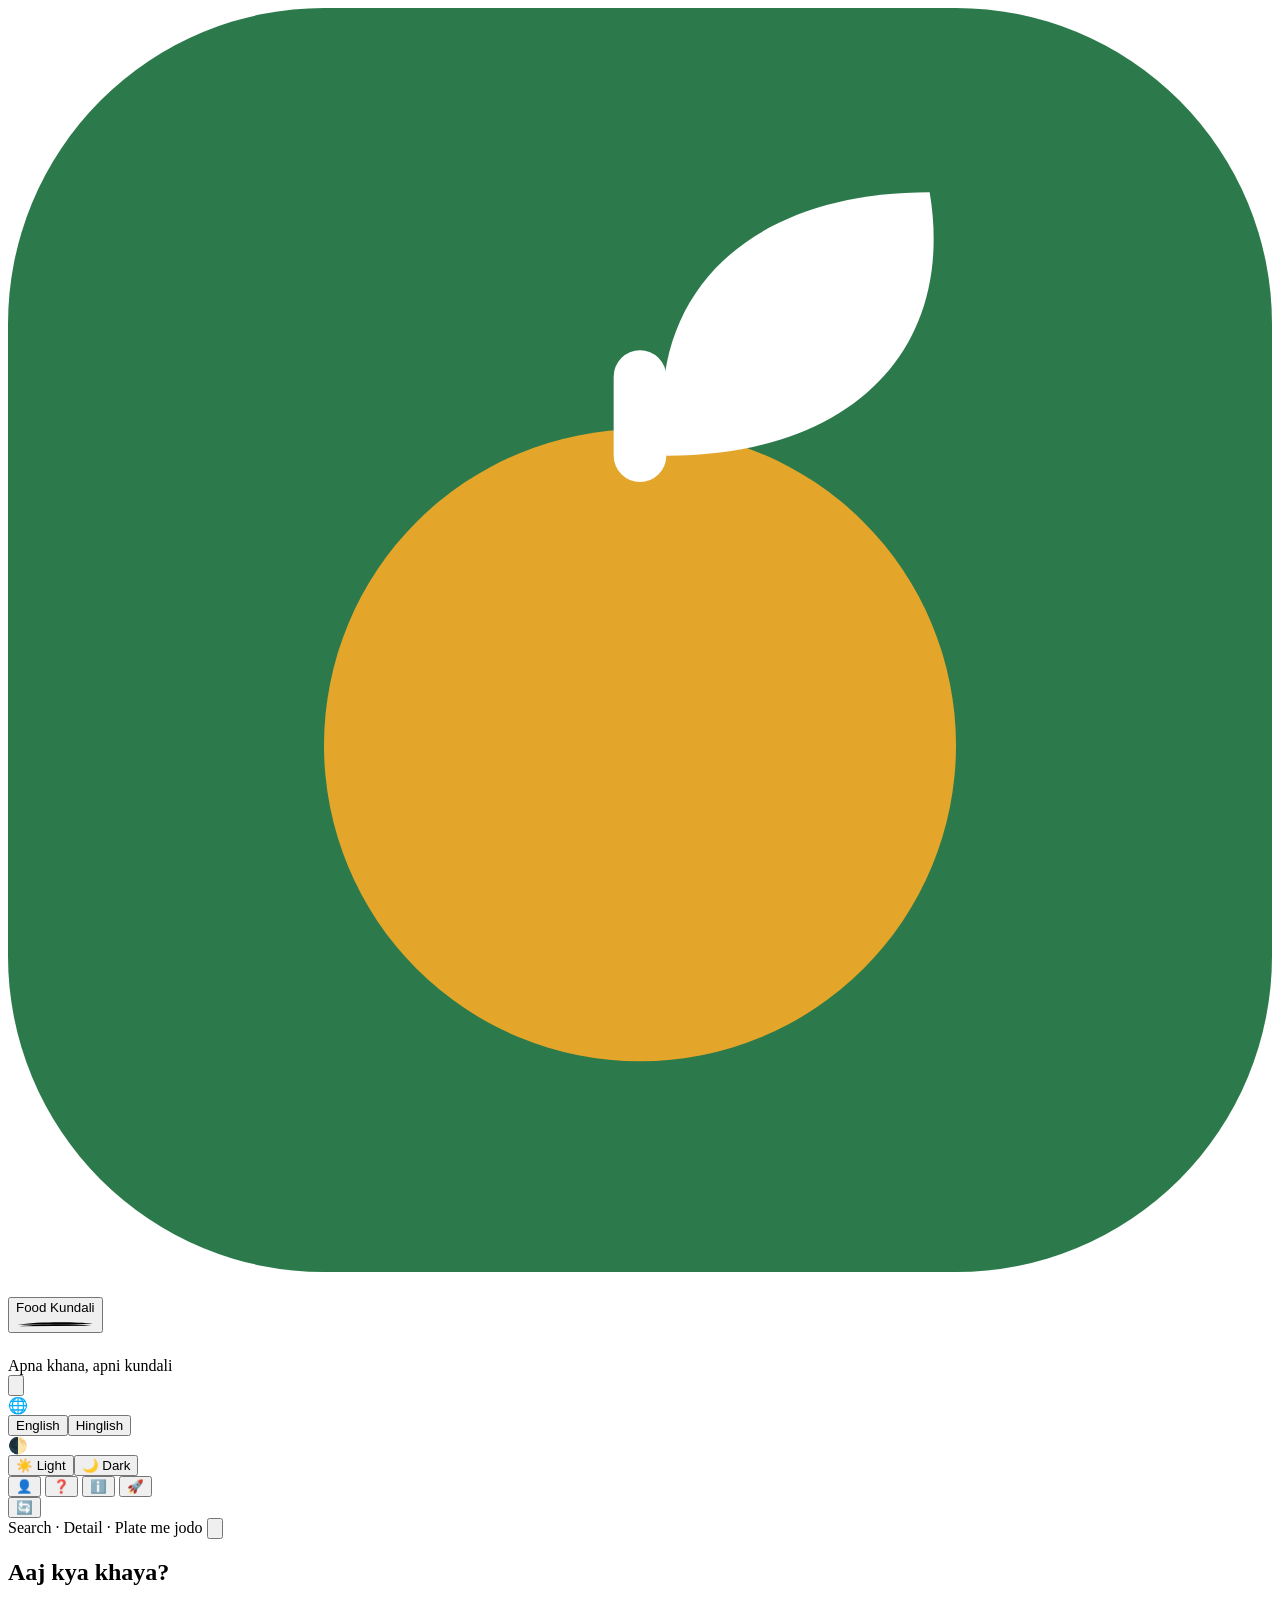
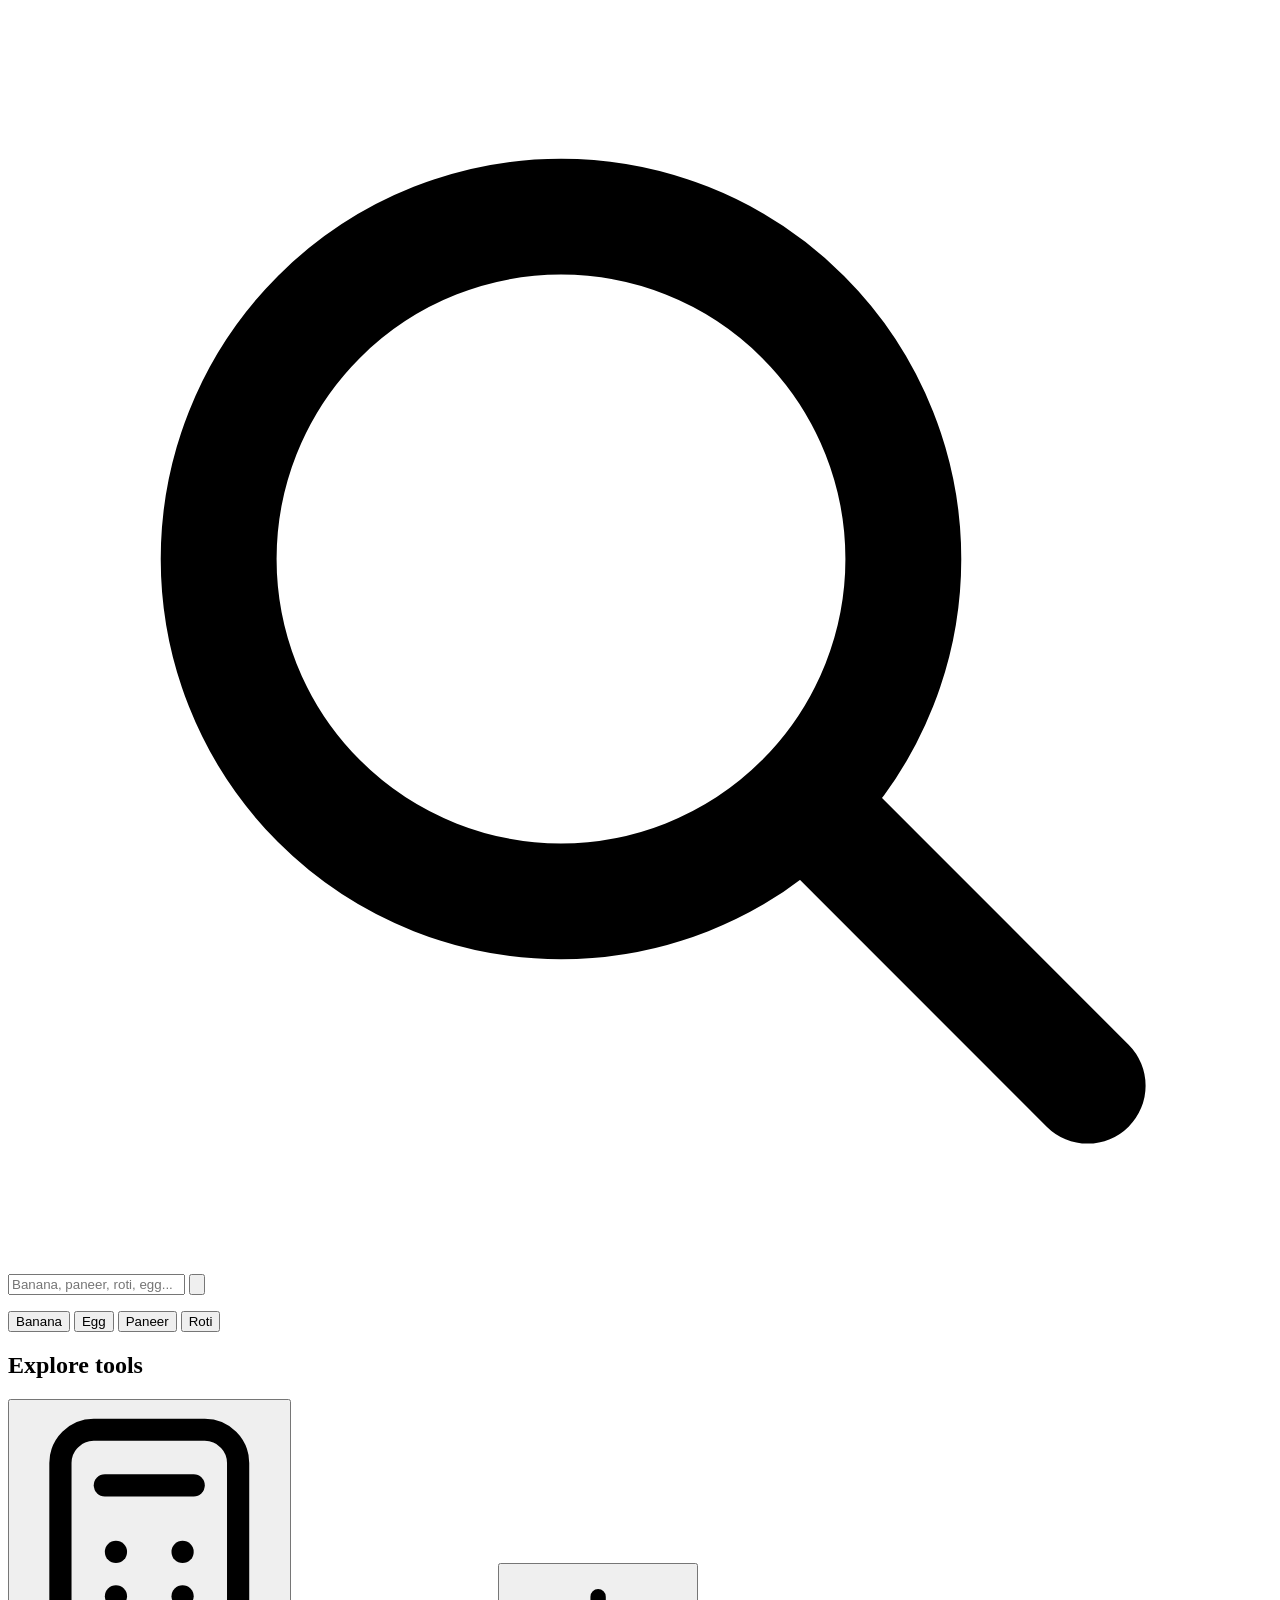
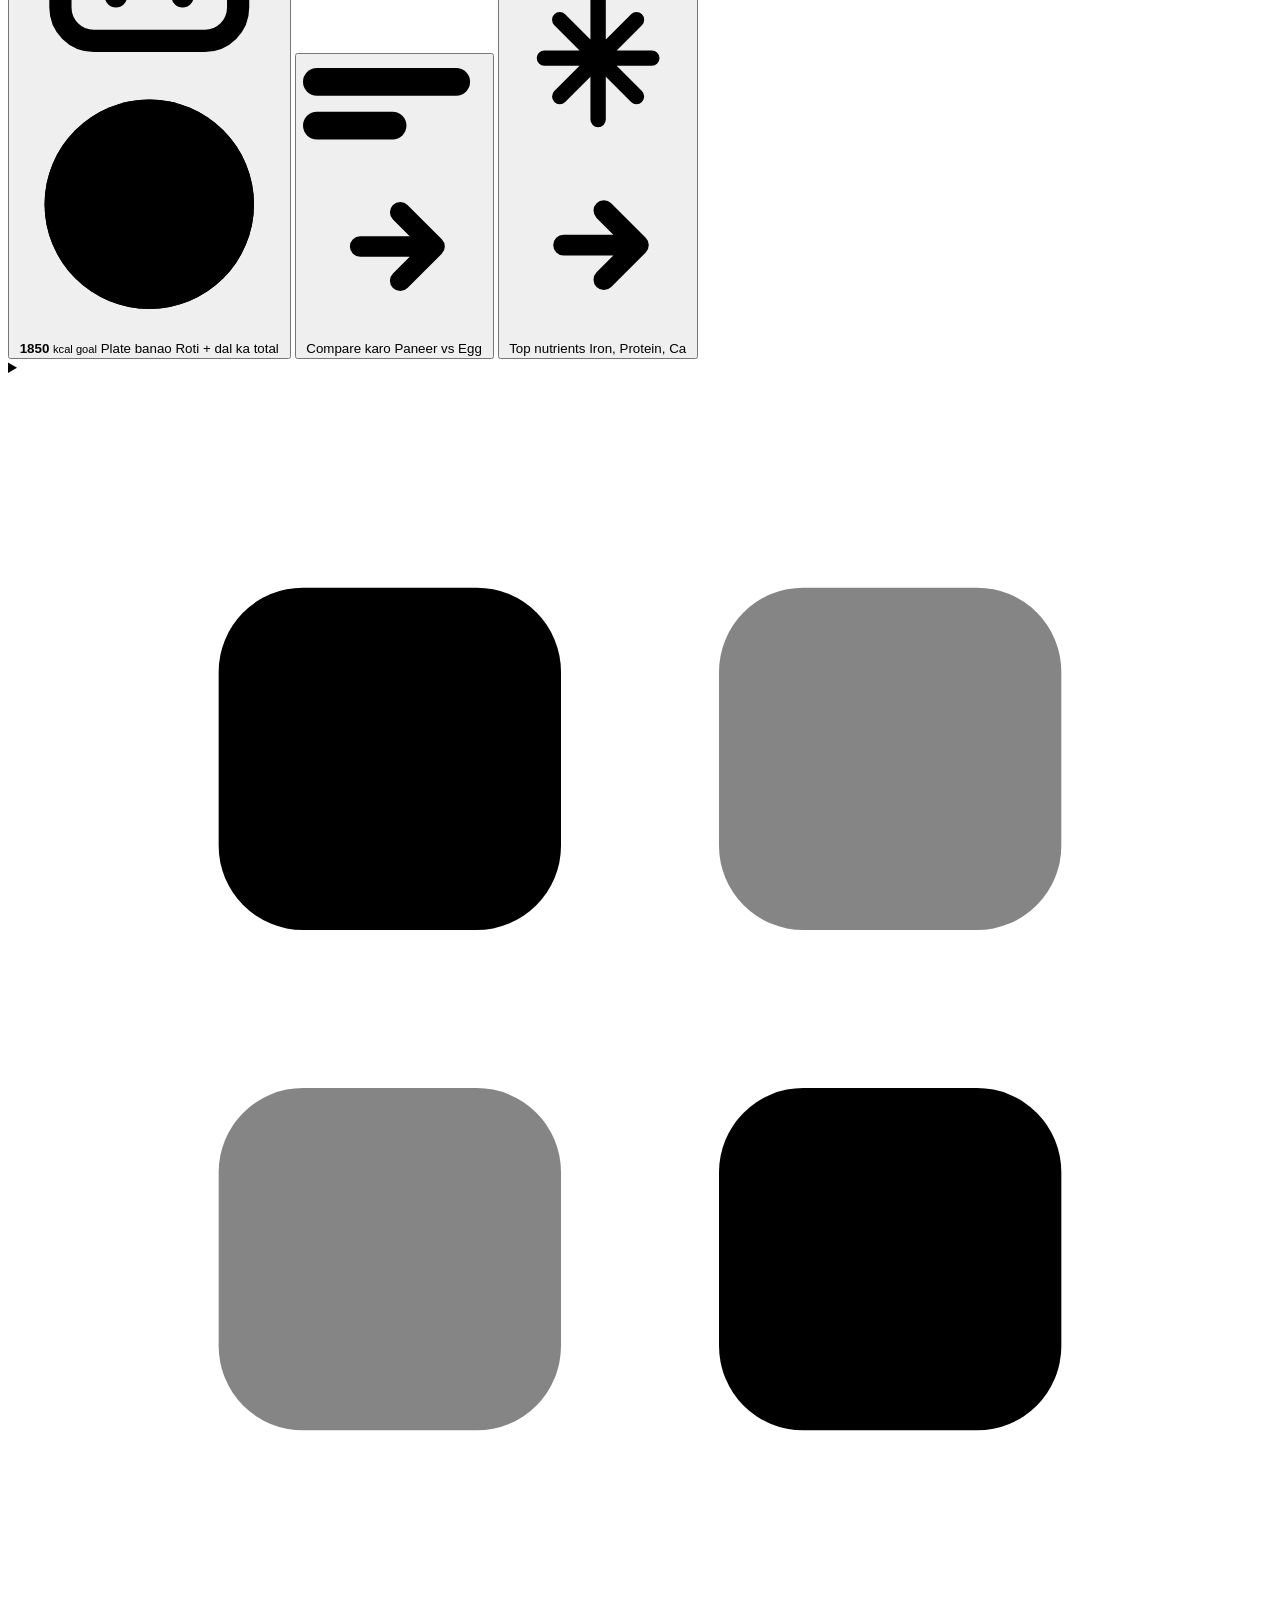
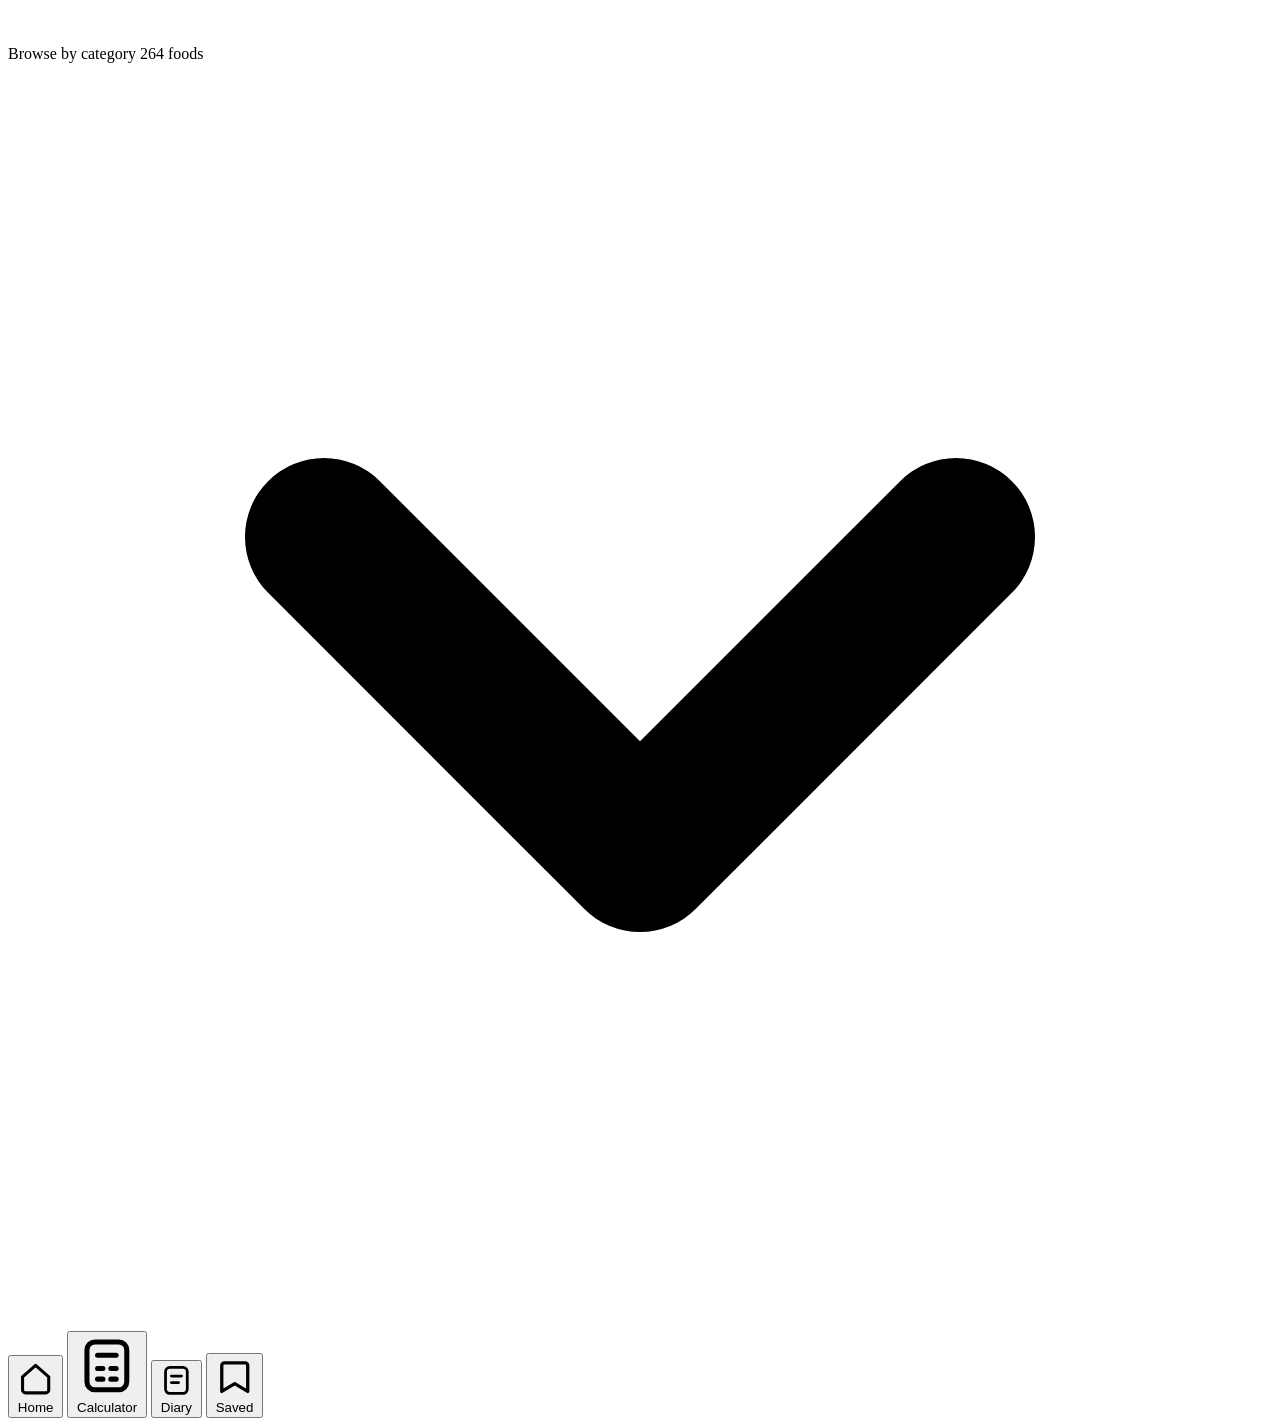
==== commit 0220fcbd: "new update by ai studio" ====
--- a/index.html
+++ b/index.html
@@ -3,24 +3,192 @@
 <head>
 <meta charset="utf-8">
 <meta name="viewport" content="width=device-width, initial-scale=1, viewport-fit=cover">
-<link rel="icon" href="data:image/svg+xml,%3Csvg xmlns='http://www.w3.org/2000/svg' viewBox='0 0 48 48'%3E%3Crect width='48' height='48' rx='12' fill='%232c7a4b'/%3E%3Ccircle cx='24' cy='28' r='12' fill='%23e3a62a'/%3E%3Cpath d='M25 17c-1-6 3-10 10-10 1 6-3 10-10 10z' fill='%23fff'/%3E%3C/svg%3E">
+<link rel="icon" href="data:image/svg+xml,%3Csvg xmlns='http://www.w3.org/2000/svg' viewBox='0 0 48 48'%3E%3Crect width='48' height='48' rx='14' fill='%231b4d32'/%3E%3Ccircle cx='24' cy='27' r='10.5' fill='%23e3a62a'/%3E%3Cpath d='M25 16c-.9-5 2.7-8.6 8.8-8.6.9 5-2.7 8.6-8.8 8.6z' fill='%23fff'/%3E%3C/svg%3E">
 <title>Food Kundali</title>
+<meta name="description" content="Apna khana, apni kundali — offline Indian food nutrition guide, daily plate calculator, food comparator, and personal food diary.">
+<meta property="og:title" content="Food Kundali">
+<meta property="og:description" content="Apna khana, apni kundali — offline Indian food nutrition guide, daily plate calculator, food comparator, and personal food diary.">
+<meta property="og:type" content="website">
+<link rel="preconnect" href="https://fonts.googleapis.com">
+<link rel="preconnect" href="https://fonts.gstatic.com" crossorigin>
+<link href="https://fonts.googleapis.com/css2?family=Playfair+Display:wght@600;700;800&family=Plus+Jakarta+Sans:wght@400;500;600;700;800&display=swap" rel="stylesheet">
 <link rel="stylesheet" href="style.css">
 </head>
 <body>
 <div class="w">
-<header class="hd"><svg class="logo" viewBox="0 0 48 48" aria-hidden="true"><rect width="48" height="48" rx="12" fill="#2c7a4b"/><circle cx="24" cy="28" r="12" fill="#e3a62a"/><path d="M25 17c-1-6 3-10 10-10 1 6-3 10-10 10z" fill="#fff"/><path d="M24 17v-3" stroke="#fff" stroke-width="2" stroke-linecap="round"/></svg><div class="ht"><div class="brandtop"><h1><button type="button" class="brandhome" id="brandHome" aria-label="Food Kundali home" title="Food Kundali home">Food <span class="bk-mark"><span class="bk-grad">Kundali</span><svg class="bk-swash" viewBox="0 0 100 9" preserveAspectRatio="none" aria-hidden="true"><path class="bk-s1" d="M2 6.2C25 2.4 75 2 98 5"/><path class="bk-s2" d="M4 8.1C30 4.9 70 4.6 96 7.2"/></svg></span></button></h1></div><div class="brandtag" id="brandTag">Apna khana, apni kundali</div></div><div class="mn"><button type="button" class="mbtn" id="mbtn" aria-label="Menu" aria-haspopup="true" aria-expanded="false"><svg viewBox="0 0 24 24" aria-hidden="true"><path d="M4 7h16M4 12h16M4 17h16" stroke="currentColor" stroke-width="2.2" stroke-linecap="round" fill="none"/></svg></button><div class="mp" id="mp" role="menu">
-<div class="mset"><div class="mlab">🌐 <span data-m="language"></span></div><div class="lg" role="group" aria-label="Language"><button type="button" data-l="en" aria-label="English">English</button><button type="button" data-l="hi" aria-label="Hinglish">Hinglish</button></div></div>
-<div class="mset"><div class="mlab">🌓 <span data-m="theme"></span></div><div class="tg" role="group" aria-label="Theme"><button type="button" data-th="light" aria-pressed="false">☀️ Light</button><button type="button" data-th="dark" aria-pressed="false">🌙 Dark</button></div></div>
-<div class="msep" role="separator"></div>
-<button class="mi" role="menuitem" data-a="help">❓ <span data-m="help"></span></button><button class="mi" role="menuitem" data-a="about">ℹ️ <span data-m="about"></span></button><button class="mi" role="menuitem" data-a="soon">🚀 <span data-m="soon"></span></button><div class="msep" role="separator"></div><button class="mi mreset" role="menuitem" data-a="reset">🔄 <span data-m="reset"></span></button></div></div></header>
-<p class="sub" id="sub"></p>
-<div class="sbox"><input id="q" type="text" inputmode="search" enterkeyhint="search" role="combobox" aria-expanded="false" aria-controls="sug" aria-autocomplete="list" autocomplete="off" autocapitalize="off" spellcheck="false" placeholder="e.g. banana, spinach, egg, almond, paneer" aria-label="Food search"><button type="button" class="sx" id="qx" aria-label="Clear" hidden><svg viewBox="0 0 24 24" aria-hidden="true"><path d="M6 6l12 12M18 6L6 18" stroke="currentColor" stroke-width="2.4" stroke-linecap="round" fill="none"/></svg></button><button type="button" class="sg" id="qg" aria-label="Search"><svg viewBox="0 0 24 24" aria-hidden="true"><circle cx="10.5" cy="10.5" r="6.5" fill="none" stroke="currentColor" stroke-width="2.4"/><path d="M15.5 15.5L21 21" stroke="currentColor" stroke-width="2.4" stroke-linecap="round"/></svg></button><ul class="sug" id="sug" role="listbox" aria-label="Suggestions"></ul></div>
-<div class="tryrow" id="tryrow" role="group" aria-label="Try karo"><span class="trylabel" data-hi="tryLabel">Try karo:</span><button type="button" class="chip tchip" data-try="banana">🍌 Banana</button><button type="button" class="chip tchip" data-try="egg">🥚 Egg</button><button type="button" class="chip tchip" data-try="paneer">🥛 Paneer</button><button type="button" class="chip tchip" data-try="roti">🌾 Roti</button><button type="button" class="chip tchip" data-try="palak">🥬 Spinach</button></div><div class="pick"><details class="fold" id="fold"><summary class="fold-sum"><span class="fold-ic" aria-hidden="true">▦</span><span data-hi="foldLabel">Category se browse karo</span></summary><div class="fold-body"><div class="dd" data-for="cats" data-label="Categories"></div><div class="dd" data-for="chips" data-label="Food items"></div></div></details></div><div hidden><select id="cats"></select><select id="chips"></select></div><div class="qtiles" role="group" aria-label="Quick actions"><button type="button" class="qt" id="tileCalc"><span class="qt-e" aria-hidden="true">🍽️</span><span class="qt-t" data-hi="qt1t">Plate banao</span><span class="qt-s" data-hi="qt1s">Apne goal ke hisaab se daily plate</span></button><button type="button" class="qt" id="tileCompare"><span class="qt-e" aria-hidden="true">🆚</span><span class="qt-t" data-hi="qt2t">Do foods compare karo</span><span class="qt-s" data-hi="qt2s">Calories, protein — side by side</span></button><button type="button" class="qt" id="tileNutrients"><span class="qt-e" aria-hidden="true">🧪</span><span class="qt-t" data-hi="qt3t">Kis food me kya zyada hai</span><span class="qt-s" data-hi="qt3s">Iron, protein, fiber — poori list</span></button><button type="button" class="qt" id="tileProfile"><span class="qt-e" aria-hidden="true">👤</span><span class="qt-t" data-hi="qt4t">Meri profile</span><span class="qt-s" data-hi="qt4s">Naam, goal aur diet set karo</span></button></div><div class="welcome" id="intro" role="note"><button type="button" class="wc-close" id="introClose" aria-label="Dismiss welcome card">✕</button><p class="wc-t" data-hi="introT">Food Kundali mein swagat hai!</p><p class="wc-line" data-hi="introK">Kundali = kisi bhi food ki poori nutrition profile</p><p class="wc-steps" data-hi="introS">3 steps: 1) Food search karo → 2) Detail dekho → 3) Plate me jodo</p></div>
+<header class="hd">
+  <svg class="logo" viewBox="0 0 48 48" aria-hidden="true">
+    <rect width="48" height="48" rx="12" fill="#2c7a4b"/>
+    <circle cx="24" cy="28" r="12" fill="#e3a62a"/>
+    <path d="M25 17c-1-6 3-10 10-10 1 6-3 10-10 10z" fill="#fff"/>
+    <path d="M24 17v-3" stroke="#fff" stroke-width="2" stroke-linecap="round"/>
+  </svg>
+  <div class="ht">
+    <div class="brandtop">
+      <h1>
+        <button type="button" class="brandhome" id="brandHome" aria-label="Food Kundali home" title="Food Kundali home">Food <span class="bk-mark"><span class="bk-grad">Kundali</span><svg class="bk-swash" viewBox="0 0 100 9" preserveAspectRatio="none" aria-hidden="true"><path class="bk-s1" d="M2 6.2C25 2.4 75 2 98 5"/><path class="bk-s2" d="M4 8.1C30 4.9 70 4.6 96 7.2"/></svg></span></button>
+      </h1>
+    </div>
+    <div class="brandtag" id="brandTag">Apna khana, apni kundali</div>
+  </div>
+  <div class="fk-hd-right">
+    <div class="mn">
+      <button type="button" class="mbtn" id="mbtn" aria-label="Settings & Menu" aria-haspopup="true" aria-expanded="false">
+        <svg viewBox="0 0 24 24" aria-hidden="true"><path d="M4 7h16M4 12h16M4 17h16" stroke="currentColor" stroke-width="2.2" stroke-linecap="round" fill="none"/></svg>
+      </button>
+      <div class="mp" id="mp" role="menu">
+        <div class="mset"><div class="mlab">🌐 <span data-m="language"></span></div><div class="lg" role="group" aria-label="Language"><button type="button" data-l="en" aria-label="English">English</button><button type="button" data-l="hi" aria-label="Hinglish">Hinglish</button></div></div>
+        <div class="mset"><div class="mlab">🌓 <span data-m="theme"></span></div><div class="tg" role="group" aria-label="Theme"><button type="button" data-th="light" aria-pressed="false">☀️ Light</button><button type="button" data-th="dark" aria-pressed="false">🌙 Dark</button></div></div>
+        <div class="msep" role="separator"></div>
+        <button class="mi" role="menuitem" data-a="profile">👤 <span data-m="profile"></span></button>
+        <button class="mi" role="menuitem" data-a="help">❓ <span data-m="help"></span></button>
+        <button class="mi" role="menuitem" data-a="about">ℹ️ <span data-m="about"></span></button>
+        <button class="mi" role="menuitem" data-a="soon">🚀 <span data-m="soon"></span></button>
+        <div class="msep" role="separator"></div>
+        <button class="mi mreset" role="menuitem" data-a="reset">🔄 <span data-m="reset"></span></button>
+      </div>
+    </div>
+  </div>
+</header>
+
+<p class="sub" id="sub" hidden></p>
+
+<main id="homeView" class="fk-home" aria-label="Food Kundali home">
+  <section class="fk-hero fk-anim-2" aria-label="Food search">
+    <div class="fk-hero-bg" aria-hidden="true"><div class="fk-hero-glow"></div></div>
+    <div class="fk-hero-in">
+      <div class="welcome fk-guide" id="intro" role="note">
+        <span class="fk-guide-pill">
+          <i class="fk-guide-dot" aria-hidden="true"></i>
+          <span data-hi="guideText">Search · Detail · Plate me jodo</span>
+        </span>
+        <button type="button" class="wc-close fk-guide-close" id="introClose" aria-label="Dismiss guide">
+          <svg viewBox="0 0 16 16" aria-hidden="true"><path d="M4.5 4.5l7 7M11.5 4.5l-7 7" stroke="currentColor" stroke-width="1.8" stroke-linecap="round"/></svg>
+        </button>
+      </div>
+
+      <h2 class="fk-hero-title" data-hi="heroHeadline">Aaj kya khaya?</h2>
+
+      <div class="sbox fk-sbox">
+        <span class="fk-sbox-ic" aria-hidden="true">
+          <svg viewBox="0 0 24 24"><circle cx="10.5" cy="10.5" r="6.5" fill="none" stroke="currentColor" stroke-width="2.2"/><line x1="15.5" y1="15.5" x2="20.5" y2="20.5" stroke="currentColor" stroke-width="2.2" stroke-linecap="round"/></svg>
+        </span>
+        <input id="q" type="text" inputmode="search" enterkeyhint="search" role="combobox" aria-expanded="false" aria-controls="sug" aria-autocomplete="list" autocomplete="off" autocapitalize="off" spellcheck="false" placeholder="Banana, paneer, roti, egg..." aria-label="Food search">
+        <button type="button" class="sx" id="qx" aria-label="Clear" hidden>
+          <svg viewBox="0 0 24 24" aria-hidden="true"><path d="M6 6l12 12M18 6L6 18" stroke="currentColor" stroke-width="2.4" stroke-linecap="round" fill="none"/></svg>
+        </button>
+        <button type="button" class="sg fk-sg" id="qg" aria-label="Search">
+          <svg viewBox="0 0 24 24" aria-hidden="true"><path d="M5 12h13M13 6l6 6-6 6" fill="none" stroke="currentColor" stroke-width="2.3" stroke-linecap="round" stroke-linejoin="round"/></svg>
+        </button>
+        <ul class="sug" id="sug" role="listbox" aria-label="Suggestions"></ul>
+      </div>
+
+      <div class="tryrow fk-tryrow" id="tryrow" role="group" aria-label="Quick try foods">
+        <button type="button" class="chip tchip fk-tchip" data-try="banana">Banana</button>
+        <button type="button" class="chip tchip fk-tchip" data-try="egg">Egg</button>
+        <button type="button" class="chip tchip fk-tchip" data-try="paneer">Paneer</button>
+        <button type="button" class="chip tchip fk-tchip" data-try="roti">Roti</button>
+      </div>
+    </div>
+  </section>
+
+  <section class="fk-tools fk-anim-3" aria-labelledby="toolsHeading">
+    <h2 class="fk-sec-title" id="toolsHeading" data-hi="toolsTitle">Explore tools</h2>
+
+    <div class="qtiles fk-bento" role="group" aria-label="Explore tools">
+      <button type="button" class="qt fk-card fk-card-calc" id="tileCalc">
+        <span class="fk-calc-icon" aria-hidden="true">
+          <svg viewBox="0 0 24 24" fill="none" stroke="currentColor" stroke-width="2" stroke-linecap="round" stroke-linejoin="round">
+            <rect x="4" y="2.5" width="16" height="19" rx="3"/>
+            <line x1="8" y1="7.5" x2="16" y2="7.5"/>
+            <circle cx="9" cy="13.5" r="1" fill="currentColor" stroke="none"/>
+            <circle cx="15" cy="13.5" r="1" fill="currentColor" stroke="none"/>
+            <circle cx="9" cy="17.5" r="1" fill="currentColor" stroke="none"/>
+            <circle cx="15" cy="17.5" r="1" fill="currentColor" stroke="none"/>
+          </svg>
+        </span>
+
+        <span class="fk-ring-wrap" aria-hidden="true">
+          <svg class="fk-ring-svg" viewBox="0 0 84 84">
+            <circle class="fk-ring-track" cx="42" cy="42" r="33"/>
+            <circle class="fk-ring-prog" id="homeKcalRing" cx="42" cy="42" r="33" transform="rotate(-90 42 42)"/>
+          </svg>
+          <span class="fk-ring-center">
+            <b class="fk-ring-num" id="homeKcalVal">1850</b>
+            <small class="fk-ring-sub" data-hi="kcalGoal">kcal goal</small>
+          </span>
+        </span>
+
+        <span class="fk-card-copy">
+          <span class="qt-t" data-hi="qt1t">Plate banao</span>
+          <span class="qt-s" data-hi="qt1s">Roti + dal ka total</span>
+        </span>
+      </button>
+
+      <button type="button" class="qt fk-card fk-card-side" id="tileCompare">
+        <span class="fk-side-top" aria-hidden="true">
+          <svg class="fk-bars-ic" viewBox="0 0 46 24">
+            <rect x="0" y="3" width="42" height="7" rx="3.5" fill="var(--acc)"/>
+            <rect x="0" y="14" width="26" height="7" rx="3.5" fill="var(--acc2)"/>
+          </svg>
+          <span class="fk-arrow-pill">
+            <svg viewBox="0 0 16 16"><path d="M5 8h6M8.5 5l3 3-3 3" fill="none" stroke="currentColor" stroke-width="1.8" stroke-linecap="round" stroke-linejoin="round"/></svg>
+          </span>
+        </span>
+        <span class="fk-card-copy">
+          <span class="qt-t" data-hi="qt2t">Compare karo</span>
+          <span class="qt-s" data-hi="qt2s">Paneer vs Egg</span>
+        </span>
+      </button>
+
+      <button type="button" class="qt fk-card fk-card-side fk-card-gold" id="tileNutrients">
+        <span class="fk-side-top" aria-hidden="true">
+          <span class="fk-gold-ic">
+            <svg viewBox="0 0 24 24"><path d="M12 4v16M5 12h14M7 7l10 10M17 7L7 17" stroke="currentColor" stroke-width="2" stroke-linecap="round"/></svg>
+          </span>
+          <span class="fk-arrow-pill fk-arrow-gold">
+            <svg viewBox="0 0 16 16"><path d="M5 8h6M8.5 5l3 3-3 3" fill="none" stroke="currentColor" stroke-width="1.8" stroke-linecap="round" stroke-linejoin="round"/></svg>
+          </span>
+        </span>
+        <span class="fk-card-copy">
+          <span class="qt-t" data-hi="qt3t">Top nutrients</span>
+          <span class="qt-s" data-hi="qt3s">Iron, Protein, Ca</span>
+        </span>
+      </button>
+    </div>
+  </section>
+
+  <div class="pick fk-pick fk-anim-4">
+    <details class="fold fk-fold" id="fold">
+      <summary class="fold-sum fk-fold-sum">
+        <span class="fk-fold-ic" aria-hidden="true">
+          <svg viewBox="0 0 24 24">
+            <rect x="4" y="4" width="6.5" height="6.5" rx="1.6" fill="currentColor"/>
+            <rect x="13.5" y="4" width="6.5" height="6.5" rx="1.6" fill="currentColor" opacity=".48"/>
+            <rect x="4" y="13.5" width="6.5" height="6.5" rx="1.6" fill="currentColor" opacity=".48"/>
+            <rect x="13.5" y="13.5" width="6.5" height="6.5" rx="1.6" fill="currentColor"/>
+          </svg>
+        </span>
+        <span class="fk-fold-title" data-hi="foldLabel">Browse by category</span>
+        <span class="fk-fold-count" id="catCount">264 foods</span>
+        <svg class="fk-fold-chev" viewBox="0 0 16 16" aria-hidden="true"><path d="M4 6l4 4 4-4" fill="none" stroke="currentColor" stroke-width="2" stroke-linecap="round" stroke-linejoin="round"/></svg>
+      </summary>
+      <div class="fold-body fk-fold-body">
+        <div class="fk-cat-quick" id="catQuick" aria-label="Popular categories"></div>
+        <div class="fk-fold-dds">
+          <div class="dd" data-for="cats" data-label="Categories"></div>
+          <div class="dd" data-for="chips" data-label="Food items"></div>
+        </div>
+      </div>
+    </details>
+  </div>
+  <div hidden><select id="cats"></select><select id="chips"></select></div>
+</main>
+
 <button type="button" id="nxReturn" class="nxreturn" hidden><span aria-hidden="true">←</span><span id="nxReturnText"></span></button>
 <button type="button" id="cpReturn" class="nxreturn" hidden><span aria-hidden="true">←</span><span id="cpReturnText"></span></button>
 <button type="button" id="personalReturn" class="nxreturn" hidden><span aria-hidden="true">←</span><span id="personalReturnText"></span></button>
-<div id="out"></div>
+<div id="out" hidden></div>
 <section id="profilePage" hidden aria-label="My profile"><div id="profileBody"></div></section>
 <section id="personal" hidden aria-label="Food diary and saved foods"><div id="personalBody"></div></section>
 <section id="cp" hidden aria-label="Compare foods"><div id="cpbody"></div></section>
@@ -33,7 +201,7 @@
 <div id="fcGlobalError" aria-live="polite"></div>
 <section class="fcb fcprofile fcpanel" id="fcProfileCard" role="tabpanel" data-fcpanel="1" aria-labelledby="fcStepBtn1">
  <div class="fcsectionhead"><span class="fcsecicon">👤</span><div><div class="ct1" id="fcT1">Your profile & goals</div><p id="fcProfileSub">Tell us the basics. Everything stays on this device.</p></div></div>
- <div id="fcp"></div><details id="fct" class="fccustom"></details>
+ <div id="fcp"></div><details id="fct" class="fccustom"></details><button type="button" id="fcNext" class="plateadd fcnext" data-x="nextstep">Aage badho →</button>
 </section>
 <div class="fcpanel" id="fcPlatePanel" role="tabpanel" data-fcpanel="2" aria-labelledby="fcStepBtn2" hidden>
 <section class="fcb fcplatecard" id="fcPlateCard">
@@ -51,11 +219,32 @@
 <div id="nxbody"></div>
 </section>
 </div>
-<nav class="bbar" id="bbar" aria-label="Main navigation">
-<button type="button" class="btab navmi" data-a="kundali"><span class="be" aria-hidden="true">🏠</span><span class="bl" data-hi="tabHome">Home</span></button>
-<button type="button" class="btab navmi" data-a="calculator"><span class="be" aria-hidden="true">🧮</span><span class="bl" data-hi="tabCalc">Calculator</span></button>
-<button type="button" class="btab navmi" data-a="diary"><span class="be" aria-hidden="true">📔</span><span class="bl" data-hi="tabDiary">Diary</span></button>
-<button type="button" class="btab navmi" data-a="saved"><span class="be" aria-hidden="true">⭐</span><span class="bl" data-hi="tabSaved">Saved</span></button>
+
+<nav class="bbar fk-dock" id="bbar" aria-label="Main navigation">
+  <button type="button" class="btab navmi" data-a="kundali">
+    <span class="be fk-dock-ic" aria-hidden="true">
+      <svg viewBox="0 0 24 24" fill="none" stroke="currentColor" stroke-width="1.9" stroke-linecap="round" stroke-linejoin="round"><path d="M4 11.5L12 4.5l8 7v8a1.8 1.8 0 0 1-1.8 1.8H5.8A1.8 1.8 0 0 1 4 19.5v-8Z"/></svg>
+    </span>
+    <span class="bl" data-hi="tabHome">Home</span>
+  </button>
+  <button type="button" class="btab navmi" data-a="calculator">
+    <span class="be fk-dock-ic" aria-hidden="true">
+      <svg viewBox="0 0 24 24" fill="none" stroke="currentColor" stroke-width="1.9" stroke-linecap="round" stroke-linejoin="round"><rect x="4.5" y="3" width="15" height="18" rx="3"/><line x1="8.5" y1="8" x2="15.5" y2="8"/><line x1="8.5" y1="13" x2="10.5" y2="13"/><line x1="13.5" y1="13" x2="15.5" y2="13"/><line x1="8.5" y1="17" x2="10.5" y2="17"/><line x1="13.5" y1="17" x2="15.5" y2="17"/></svg>
+    </span>
+    <span class="bl" data-hi="tabCalc">Calculator</span>
+  </button>
+  <button type="button" class="btab navmi" data-a="diary">
+    <span class="be fk-dock-ic" aria-hidden="true">
+      <svg viewBox="0 0 24 24" fill="none" stroke="currentColor" stroke-width="1.9" stroke-linecap="round" stroke-linejoin="round"><rect x="4.5" y="3" width="15" height="18" rx="3"/><line x1="8.5" y1="9" x2="15.5" y2="9"/><line x1="8.5" y1="13.5" x2="13.5" y2="13.5"/></svg>
+    </span>
+    <span class="bl" data-hi="tabDiary">Diary</span>
+  </button>
+  <button type="button" class="btab navmi" data-a="saved">
+    <span class="be fk-dock-ic" aria-hidden="true">
+      <svg viewBox="0 0 24 24" fill="none" stroke="currentColor" stroke-width="1.9" stroke-linecap="round" stroke-linejoin="round"><path d="M6 4h12a1.5 1.5 0 0 1 1.5 1.5v15L12 16l-7.5 4.5v-15A1.5 1.5 0 0 1 6 4Z"/></svg>
+    </span>
+    <span class="bl" data-hi="tabSaved">Saved</span>
+  </button>
 </nav>
 <dialog id="dlg"><h3 id="dt"></h3><div id="db"></div><div class="da" id="dab"></div></dialog>
 <script src="data.js"></script>
